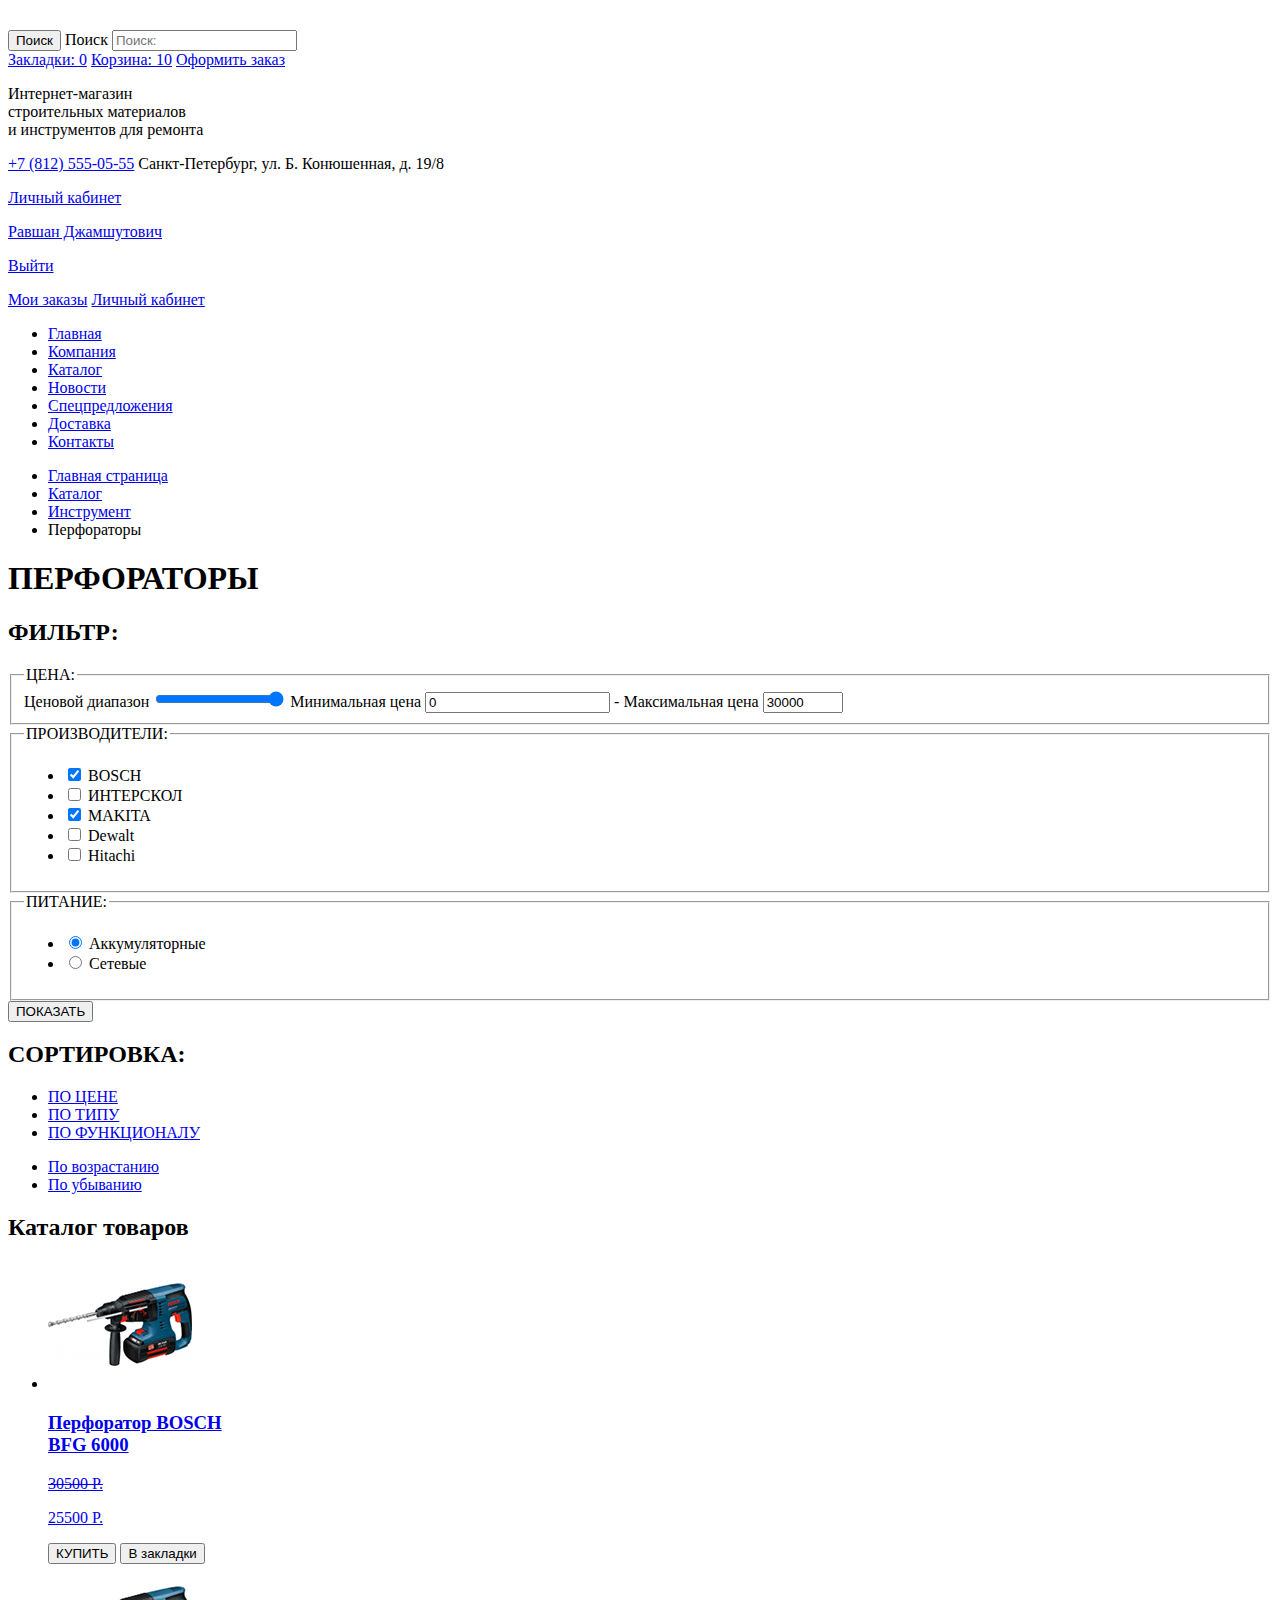
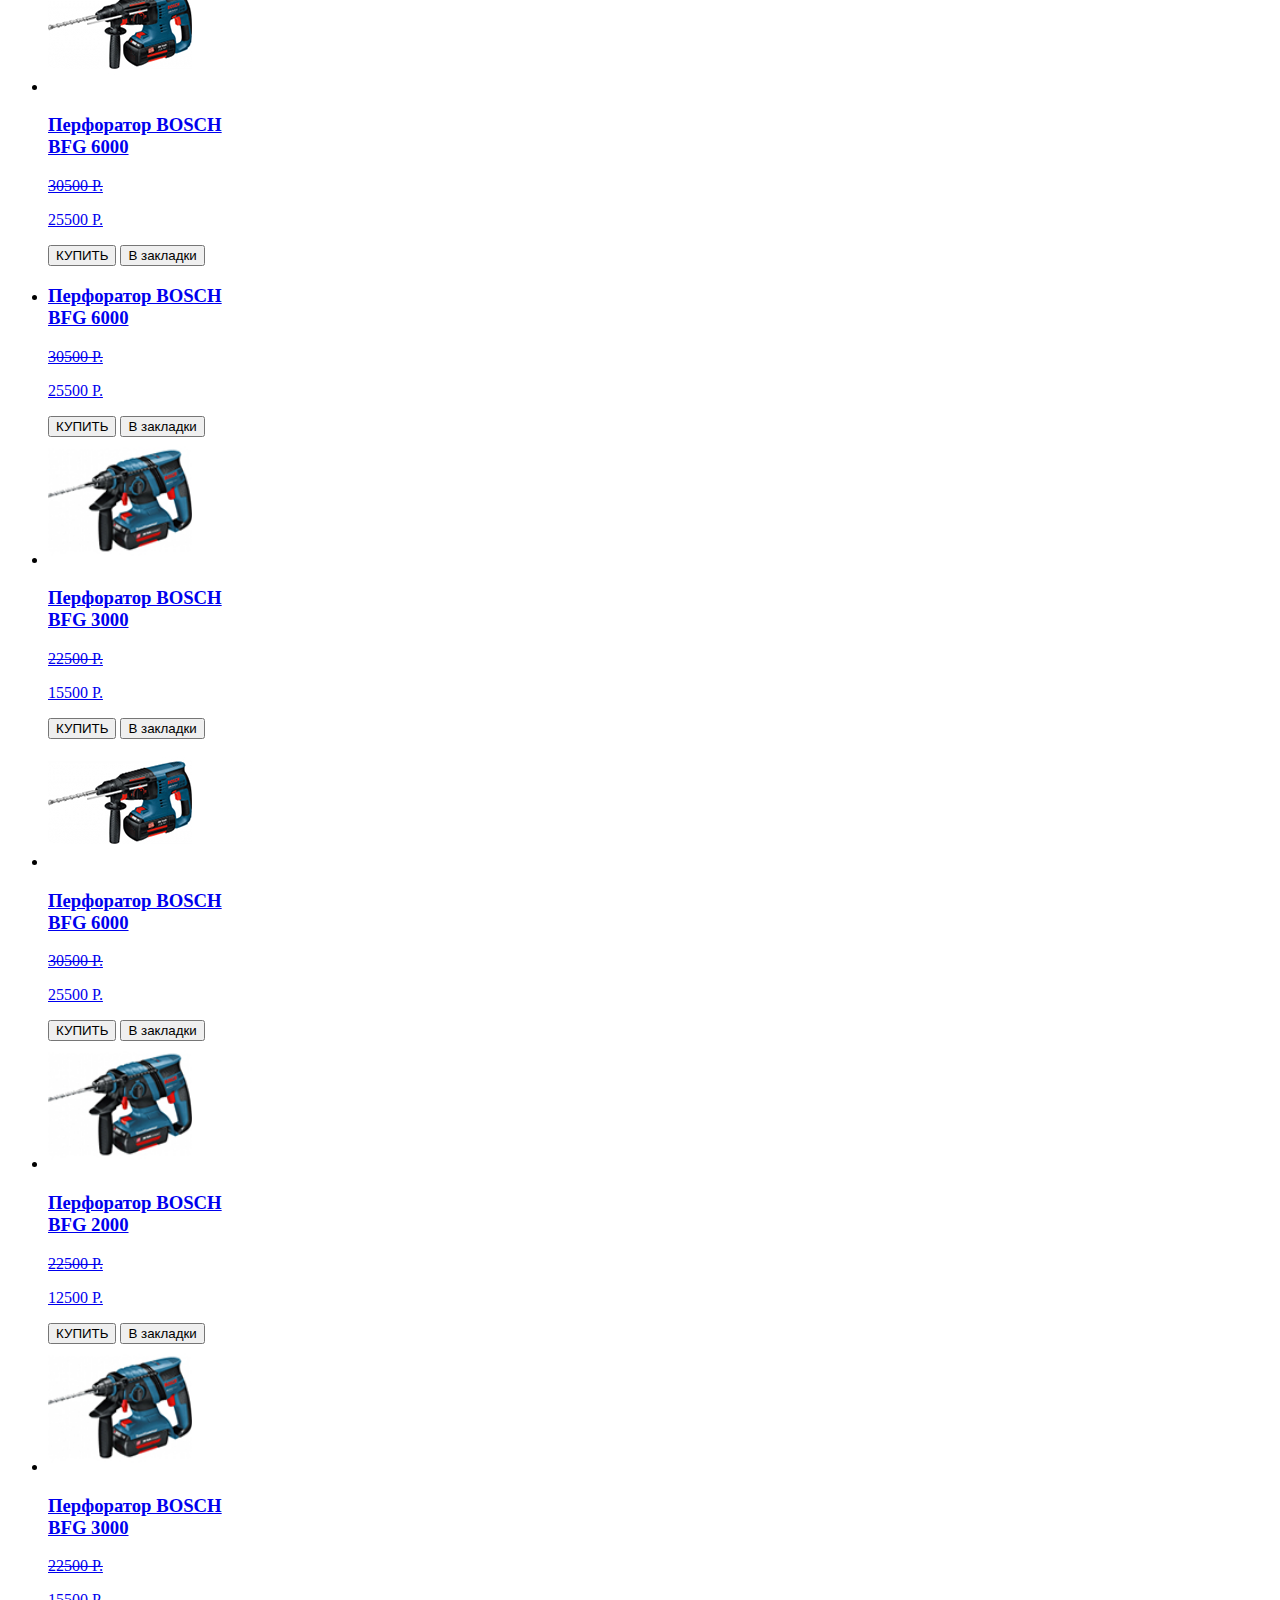
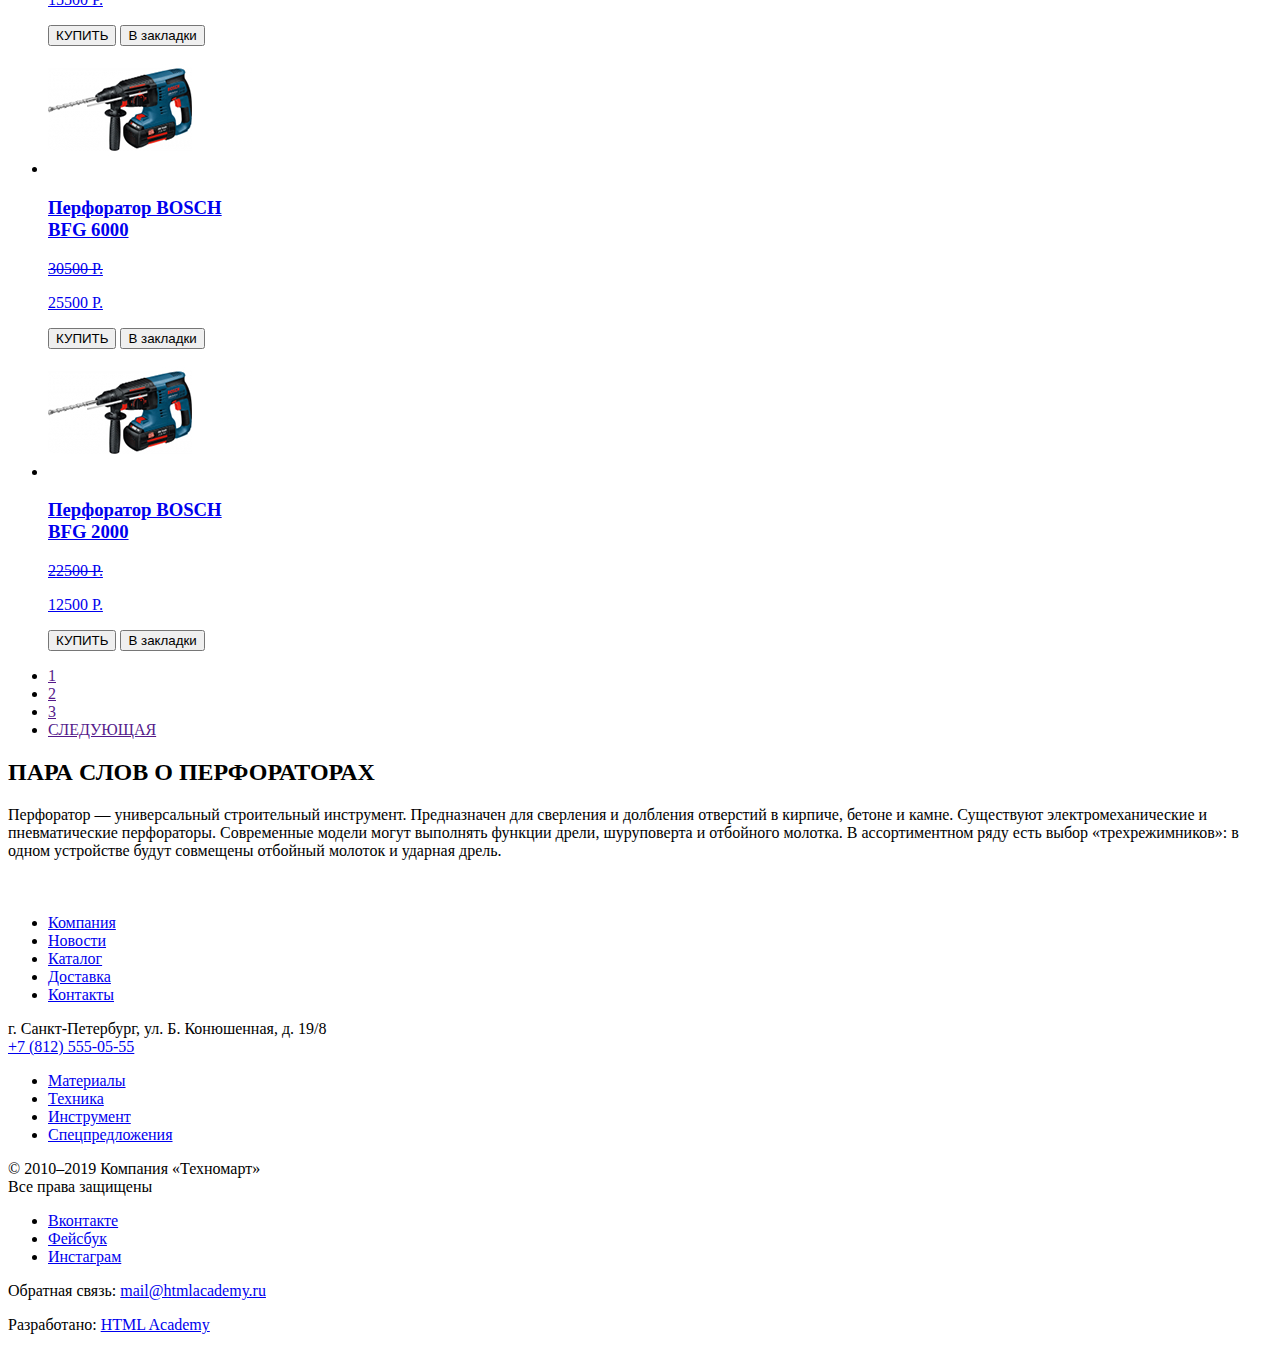
==== catalog.html @ 05593e8e "Добавляю фавиконки" ====
<!DOCTYPE html>
<html lang="ru">
  <head>
    <meta charset="utf-8">
    <title>ПЕРФОРАТОРЫ</title>
    <link rel="icon" href="favicon32.ico">
    <link rel="icon" href="img/icon/favicon152.svg" type="image/svg+xml">
    <link rel="apple-touch-icon" href="img/icon/favicon180.png">
    <link rel="manifest" href="manifest.webmanifest">
  </head>
  <body>
    <header>
      <a href="index.html"><img src="img/logo-technomart.svg" width="108" height="18" alt="Логотип Техномарт"></a>
      <form action="#" method="GET">
        <button type="submit"><span>Поиск</span></button>
        <label for="main_search">Поиск</label>
        <input name="search" id="main_search" type="search" placeholder="Поиск:">
      </form>
      <a href="#">Закладки: <span>0</span></a>
      <a href="#">Корзина: <span>10</span></a>
      <a href="#">Оформить заказ</a>
      <p>Интернет-магазин <br>строительных материалов<br> и инструментов для ремонта</p>
      <p>
        <a href="tel:+78125550555" >+7 (812) 555-05-55</a>
        Санкт-Петербург, ул. Б. Конюшенная, д. 19/8
      </p>
      <div>
        <a href="#">
          <span>Личный кабинет</span>
          <p>Равшан Джамшутович</p>
        </a>
        <a href="#"><span>Выйти</span></a>
        <p>
          <a href="#">Мои заказы</a>
          <a href="#">Личный кабинет</a>
        </p>
      </div>
      <nav>
        <ul>
          <li><a href="index.html">Главная</a></li>
          <li><a href="#">Компания</a></li>
          <li><a href="#">Каталог</a></li>
          <li><a href="#">Новости</a></li>
          <li><a href="#">Спецпредложения</a></li>
          <li><a href="#">Доставка</a></li>
          <li><a href="#">Контакты</a></li>
        </ul>
      </nav>
    </header>
    <main>
      <nav>
        <ul>
          <li>
            <a href="index.html"><span>Главная страница</span></a>
          </li>
          <li>
            <a href="#">Каталог</a>
          </li>
          <li>
            <a href="#">Инструмент</a>
          </li>
          <li>Перфораторы</li>
        </ul>
      </nav>
      <h1>ПЕРФОРАТОРЫ</h1>
      <section>
        <h2>ФИЛЬТР:</h2>
        <form action="https://echo.htmlacademy.ru/" method="GET">
          <fieldset>
            <legend>ЦЕНА:</legend>
            <label for="prise-range-filter">Ценовой диапазон</label>
            <input type="range" id="prise-range-filter" min="0" max="30000" value="30000">
            <label for="min-prise-filter">Минимальная цена</label>
            <input type="number" name="min-prise" id="min-prise-filter" min="0" value="0">
            <span>-</span>
            <label for="max-prise-filter">Максимальная цена</label>
            <input type="number" id="max-prise-filter" name="max-prise" min="0" max="30000" value="30000">
          </fieldset>
          <fieldset>
            <legend>ПРОИЗВОДИТЕЛИ:</legend>
            <ul>
              <li>
                <input id="bosh-filter" name="bosh" type="checkbox" checked>
                <label for="bosh-filter">BOSCH</label>
              </li>
              <li>
                <input id="interskol-filter" name="interskol" type="checkbox">
                <label for="interskol-filter">ИНТЕРСКОЛ</label>
              </li>
              <li>
                <input id="makita-filter" name="makita" type="checkbox" checked>
                <label for="makita-filter">MAKITA</label>
              </li>
              <li>
                <input id="dewalt-filter" name="dewalt" type="checkbox">
                <label for="dewalt-filter">Dewalt</label>
              </li>
              <li>
                <input id="hitachi-filter" name="hitachi" type="checkbox">
                <label for="hitachi-filter">Hitachi</label>
              </li>
            </ul>
          </fieldset>
          <fieldset>
            <legend>ПИТАНИЕ:</legend>
            <ul>
              <li>
                <input type="radio" name="power-supply" id="power-supply-battery" checked>
                <label for="power-supply-battery">Аккумуляторные</label>
              </li>
              <li>
                <input type="radio" name="power-supply" id="power-supply-electrical">
                <label for="power-supply-electrical">Сетевые</label>
              </li>
            </ul>
          </fieldset>
          <button type="submit">ПОКАЗАТЬ</button>
        </form>
      </section>
      <section>
        <h2>СОРТИРОВКА:</h2>
        <ul>
          <li>
            <a href="#">ПО ЦЕНЕ</a>
          </li>
          <li>
            <a href="#">ПО ТИПУ</a>
          </li>
          <li>
            <a href="#">ПО ФУНКЦИОНАЛУ</a>
          </li>
        </ul>
        <ul>
          <li>
            <a href="#"><span>По возрастанию</span></a>
          </li>
          <li>
            <a href="#"><span>По убыванию</span></a>
          </li>
        </ul>
      </section>
      <section>
        <h2>Каталог товаров</h2>
        <ul>
          <li>
            <a href="#">
              <img src="img/bosh6000.jpg" width="144" height="128" alt="Перфоратор BOSCH BFG 6000">
              <h3>Перфоратор BOSCH <br> BFG 6000</h3>
              <s>30500 Р.</s>
              <p>25500 Р.</p>
              </a>
              <div>
                <button type="button">КУПИТЬ</button>
                <button type="button">В закладки</button>
              </div>
          </li>
          <li>
            <a href="#">
              <img src="img/bosh6000.jpg" width="144" height="128" alt="Перфоратор BOSCH BFG 6000">
              <h3>Перфоратор BOSCH <br> BFG 6000</h3>
              <s>30500 Р.</s>
              <p>25500 Р.</p>
            </a>
            <div>
              <button type="button">КУПИТЬ</button>
              <button type="button">В закладки</button>
            </div>
          </li>
          <li>
            <a href="#">
              <h3>Перфоратор BOSCH <br> BFG 6000</h3>
              <s>30500 Р.</s>
              <p>25500 Р.</p>
            </a>
            <div>
              <button type="button">КУПИТЬ</button>
              <button type="button">В закладки</button>
            </div>
          </li>
          <li>
            <a href="#">
              <img src="img/bosh3000.jpg" width="144" height="128" alt="Перфоратор BOSCH BFG 3000">
              <h3>Перфоратор BOSCH <br> BFG 3000</h3>
              <s>22500 Р.</s>
              <p>15500 Р.</p>
            </a>
            <div>
              <button type="button">КУПИТЬ</button>
              <button type="button">В закладки</button>
            </div>
          </li>
          <li>
            <a href="#">
              <img src="img/bosh6000.jpg" width="144" height="128" alt="Перфоратор BOSCH BFG 6000">
              <h3>Перфоратор BOSCH <br> BFG 6000</h3>
              <s>30500 Р.</s>
              <p>25500 Р.</p>
            </a>
            <div>
              <button type="button">КУПИТЬ</button>
              <button type="button">В закладки</button>
            </div>
          </li>
          <li>
            <a href="#">
              <img src="img/bosh2000.jpg" width="144" height="128" alt="Перфоратор BOSCH BFG 2000">
              <h3>Перфоратор BOSCH <br> BFG 2000</h3>
              <s>22500 Р.</s>
              <p>12500 Р.</p>
            </a>
            <div>
              <button type="button">КУПИТЬ</button>
              <button type="button">В закладки</button>
            </div>
          </li>
          <li>
            <a href="#">
              <img src="img/bosh3000.jpg" width="144" height="128" alt="Перфоратор BOSCH BFG 3000">
              <h3>Перфоратор BOSCH <br> BFG 3000</h3>
              <s>22500 Р.</s>
              <p>15500 Р.</p>
            </a>
            <div>
              <button type="button">КУПИТЬ</button>
              <button type="button">В закладки</button>
            </div>
          </li>
          <li>
            <a href="#">
              <img src="img/bosh6000.jpg" width="144" height="128" alt="Перфоратор BOSCH BFG 6000">
              <h3>Перфоратор BOSCH <br> BFG 6000</h3>
              <s>30500 Р.</s>
              <p>25500 Р.</p>
            </a>
            <div>
              <button type="button">КУПИТЬ</button>
              <button type="button">В закладки</button>
            </div>
          </li>
          <li>
            <a href="#">
              <img src="img/bosh6000.jpg" width="144" height="128" alt="Перфоратор BOSCH BFG 2000">
              <h3>Перфоратор BOSCH <br> BFG 2000</h3>
              <s>22500 Р.</s>
              <p>12500 Р.</p>
            </a>
            <div>
              <button type="button">КУПИТЬ</button>
              <button type="button">В закладки</button>
            </div>
          </li>
        </ul>
        <nav>
          <ul>
            <li>
              <a href="">1</a>
            </li>
            <li>
              <a href="">2</a>
            </li>
            <li>
              <a href="">3</a>
            </li>
            <li>
              <a href="">СЛЕДУЮЩАЯ</a>
            </li>
          </ul>
        </nav>
      </section>
      <article>
        <h2>ПАРА СЛОВ О ПЕРФОРАТОРАХ</h2>
        <p>Перфоратор — универсальный строительный инструмент. Предназначен для сверления и долбления отверстий в кирпиче, бетоне и камне.
          Существуют электромеханические и пневматические перфораторы. Современные модели могут выполнять функции дрели, шуруповерта и отбойного молотка.
          В ассортиментном ряду есть выбор «трехрежимников»: в одном устройстве будут совмещены отбойный молоток и ударная дрель.</p>
      </article>
    </main>
    <footer>
      <a href="index.html"><img src="img/logo-technomart-footer.svg" width="108" height="18" alt="Логотип Техномарт"></a>
      <ul>
        <li>
          <a href="#">Компания</a>
        </li>
        <li>
          <a href="#">Новости</a>
        </li>
        <li>
          <a href="#">Каталог</a>
        </li>
        <li>
          <a href="#">Доставка</a>
        </li>
        <li>
          <a href="#">Контакты</a>
        </li>
      </ul>
        <p>г. Санкт-Петербург, ул. Б. Конюшенная, д. 19/8<br>
          <a href="tel:+78125550555" >+7 (812) 555-05-55</a>
        </p>
      <ul>
        <li>
          <a href="#">Материалы</a>
        </li>
        <li>
          <a href="#">Техника</a>
        </li>
        <li>
          <a href="#">Инструмент</a>
        </li>
        <li>
          <a href="#">Спецпредложения</a>
        </li>
      </ul>
      <p>
        © 2010–2019 Компания «Техномарт»<br>
        Все права защищены
      </p>
      <ul>
        <li>
          <a href="#">Вконтакте</a>
        </li>
        <li>
          <a href="#">Фейсбук</a>
        </li>
        <li>
          <a href="#">Инстаграм</a>
        </li>
      </ul>
      <p>Обратная связь:
        <a href="mailto:mail@htmlacademy.ru">mail@htmlacademy.ru</a>
      </p>
      <p>
        Разработано:
        <a href="https://htmlacademy.ru/intensive/htmlcss">HTML Academy</a>
      </p>
    </footer>
  </body>
</html>
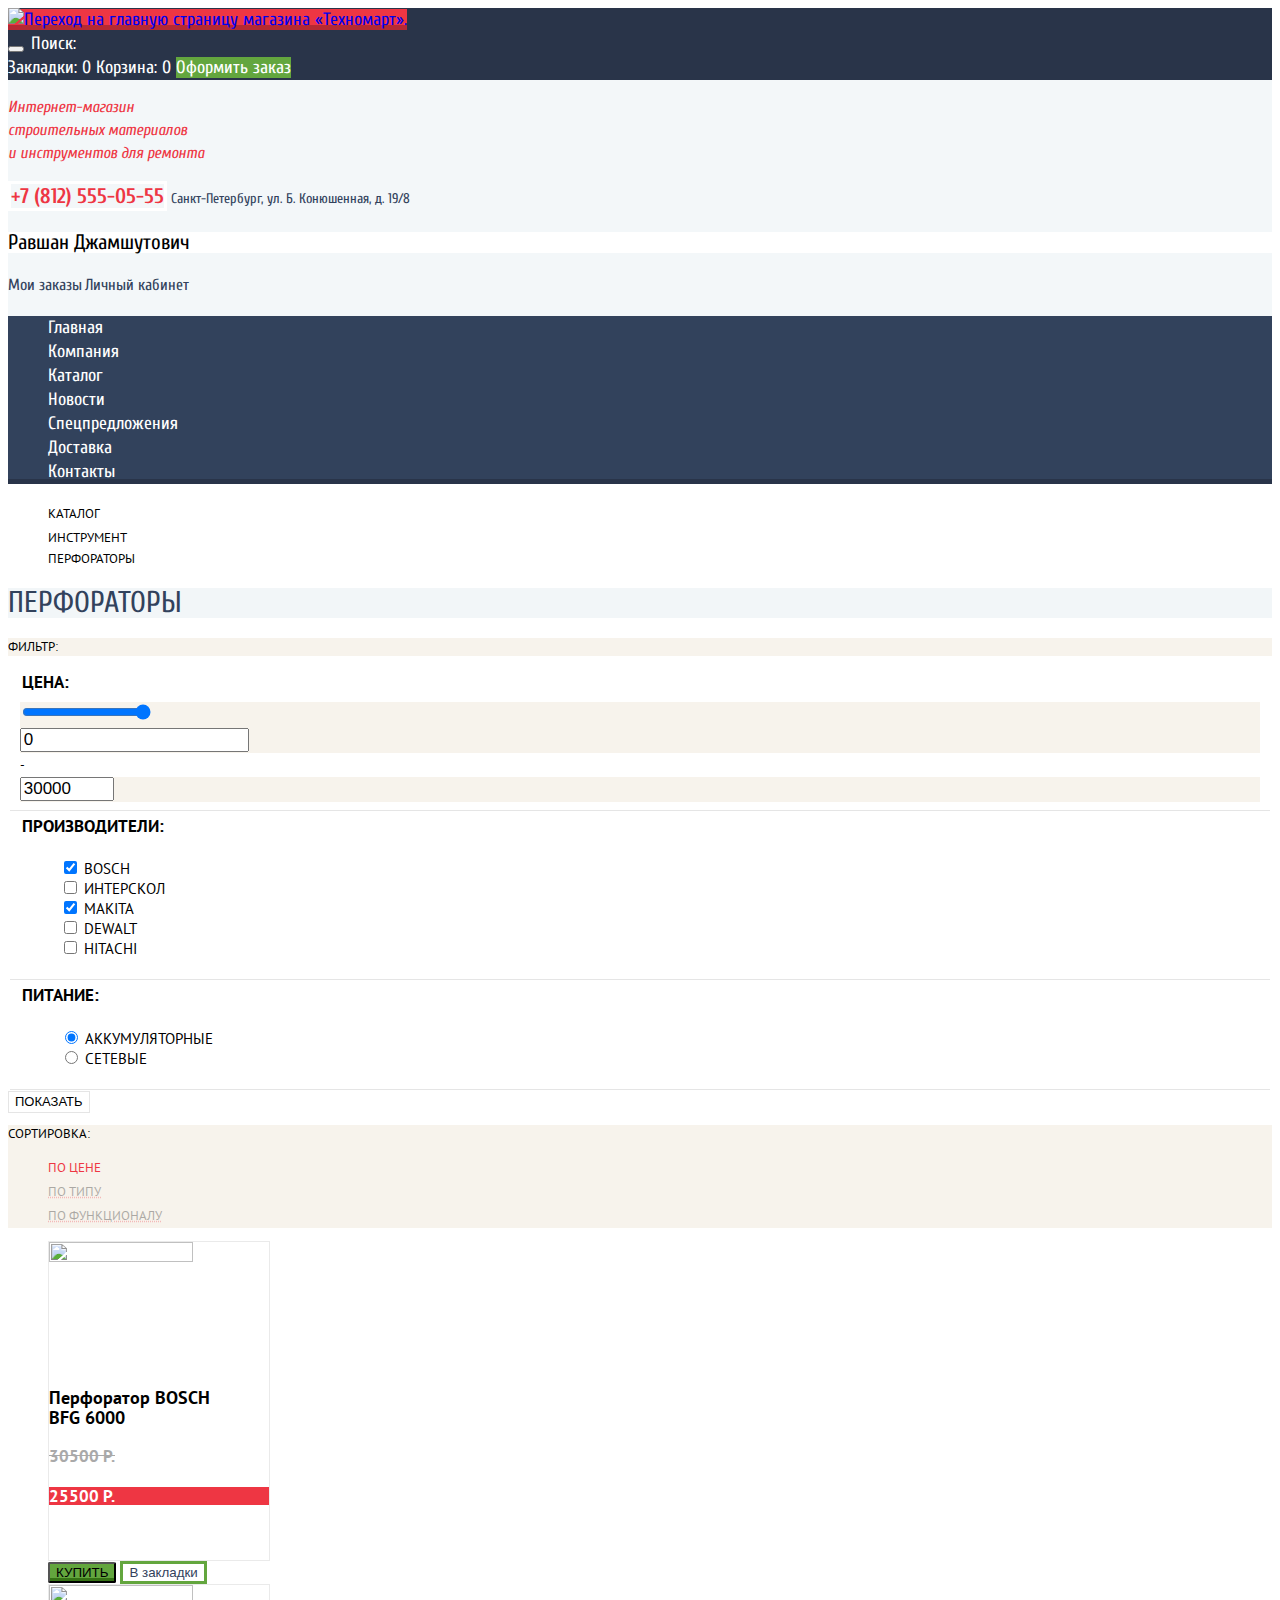
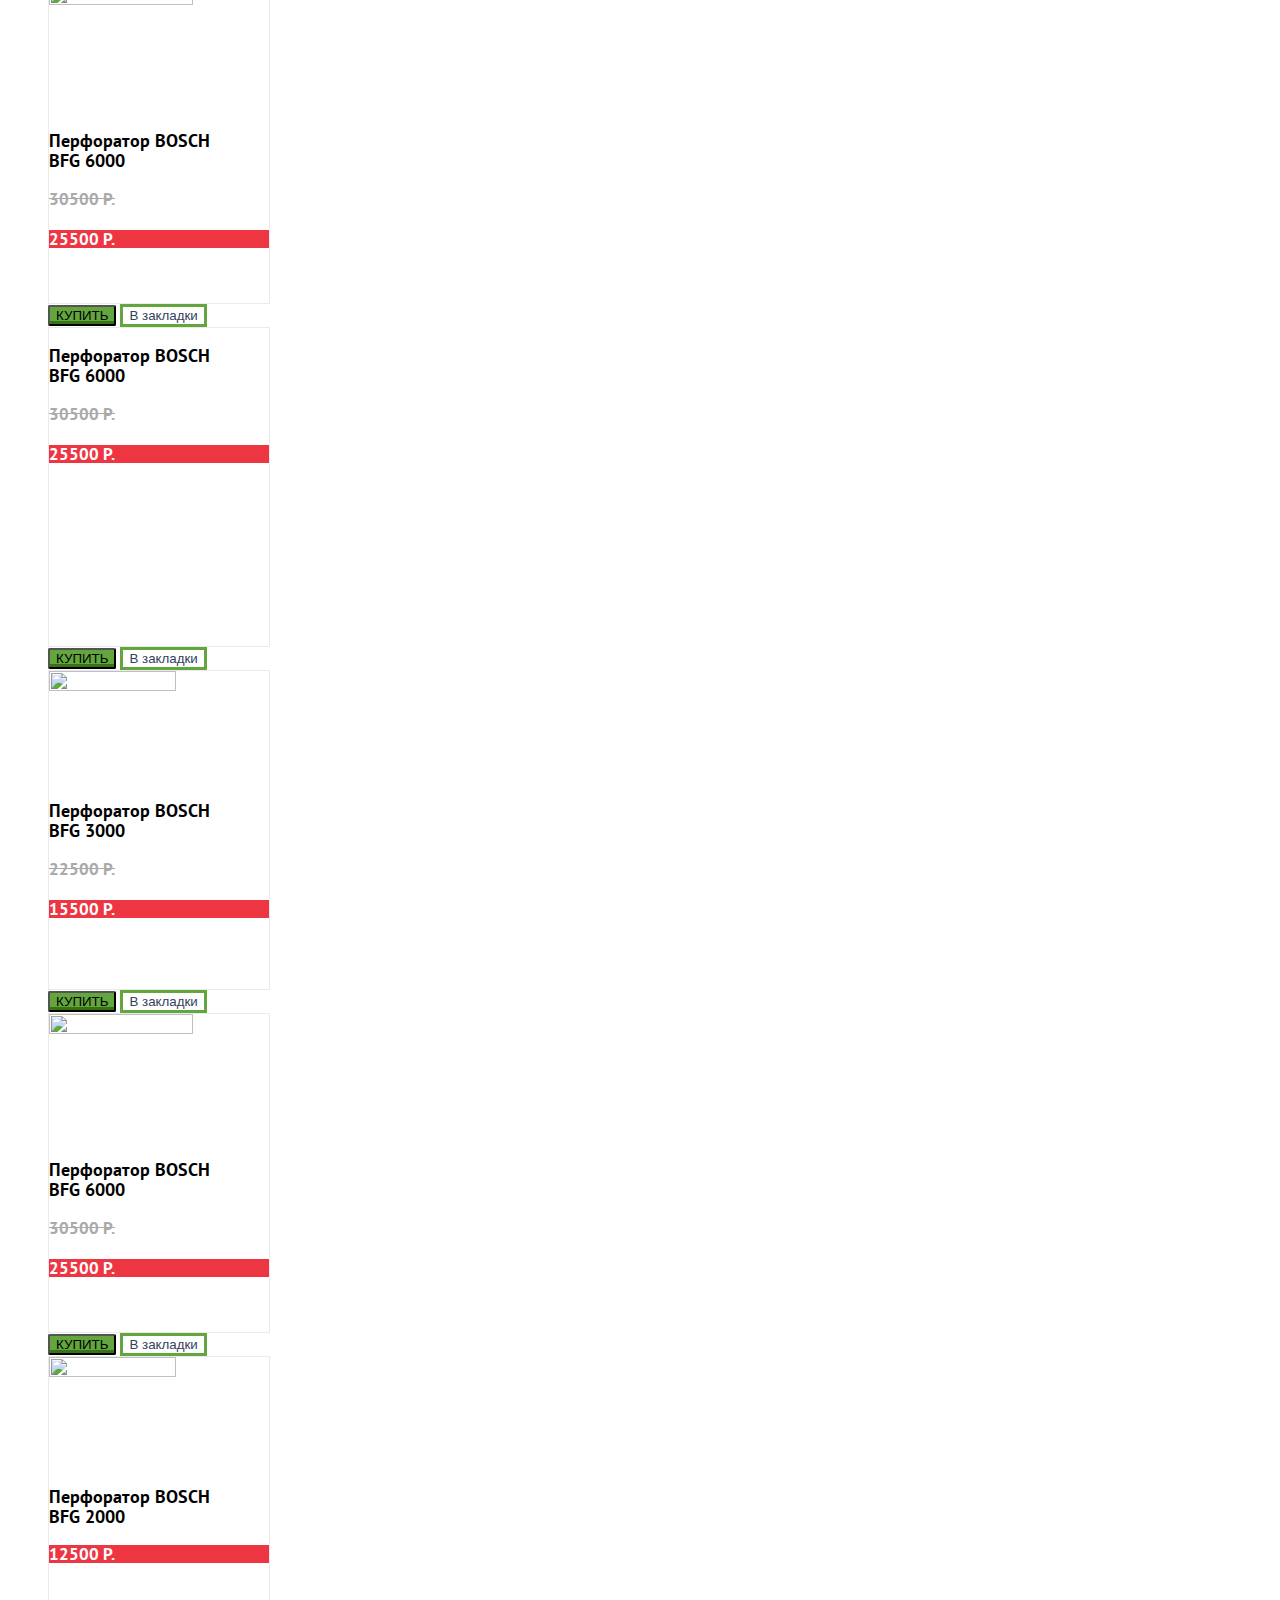
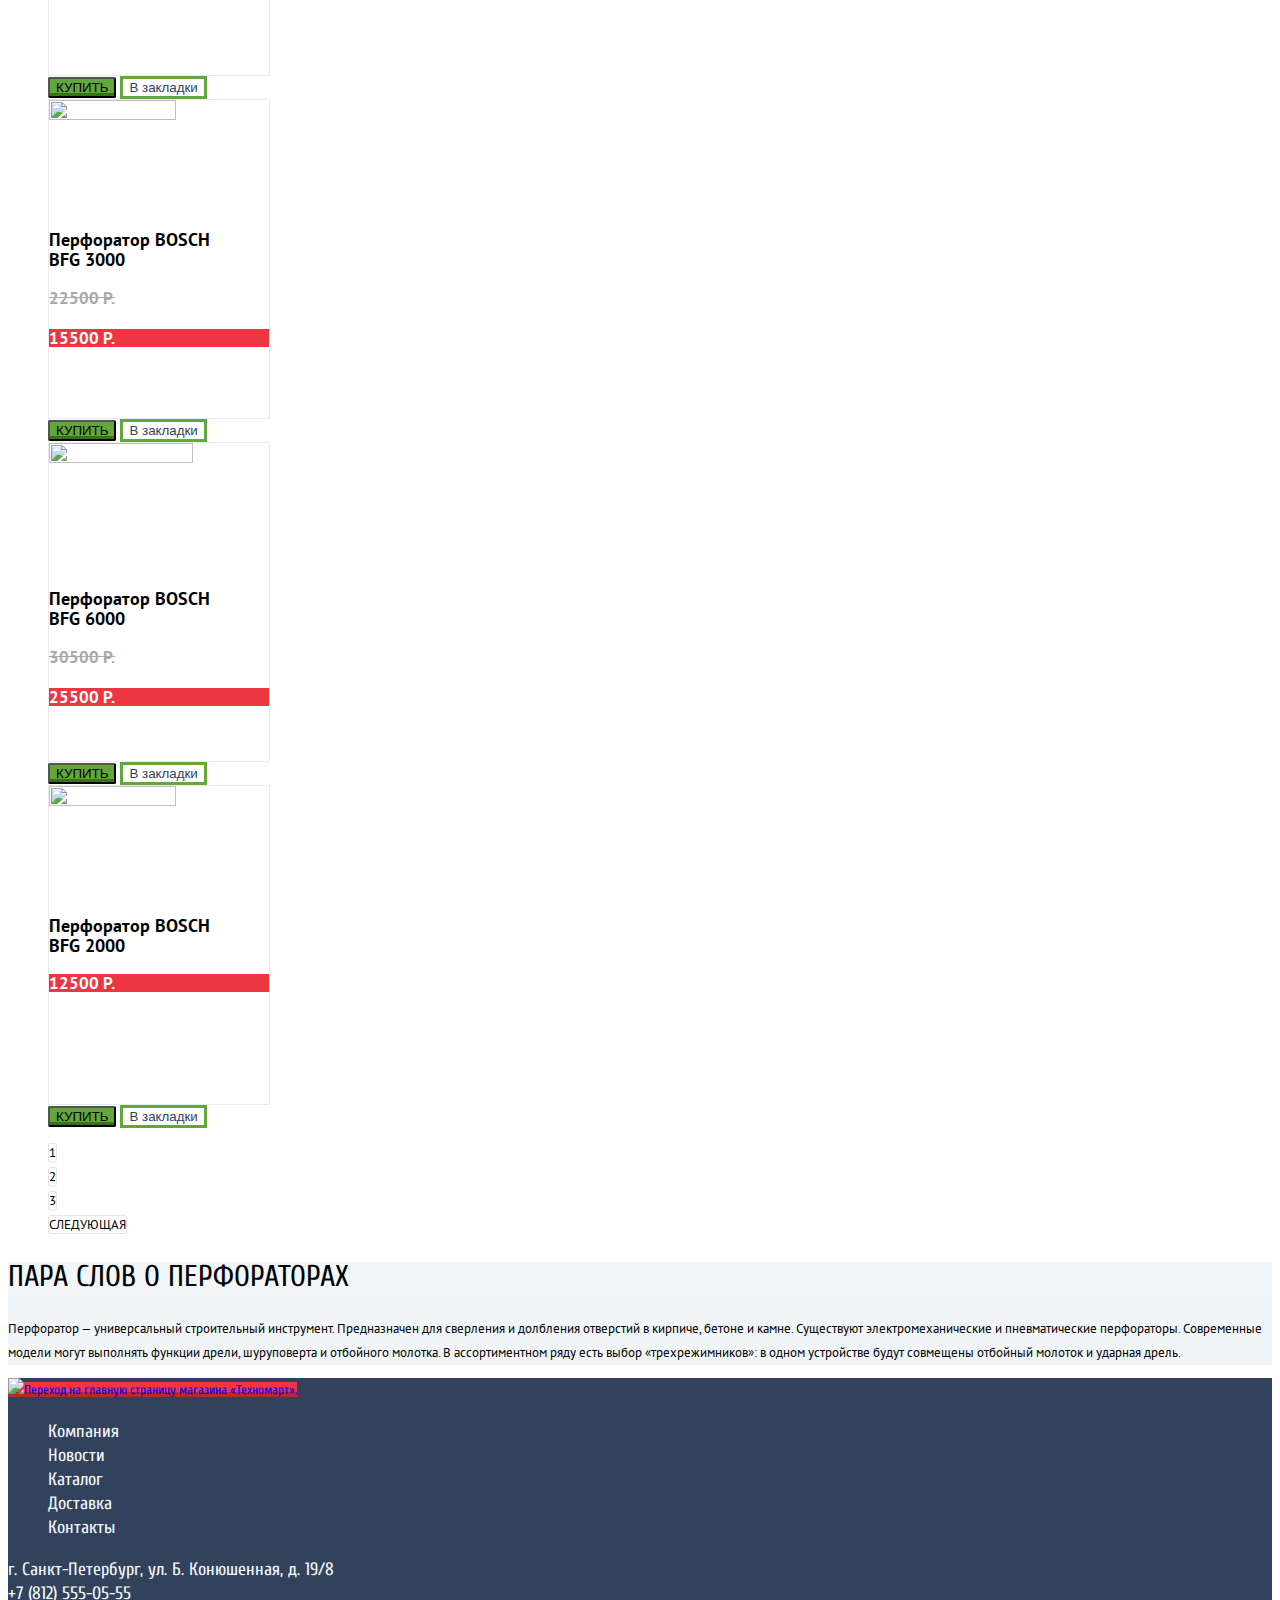
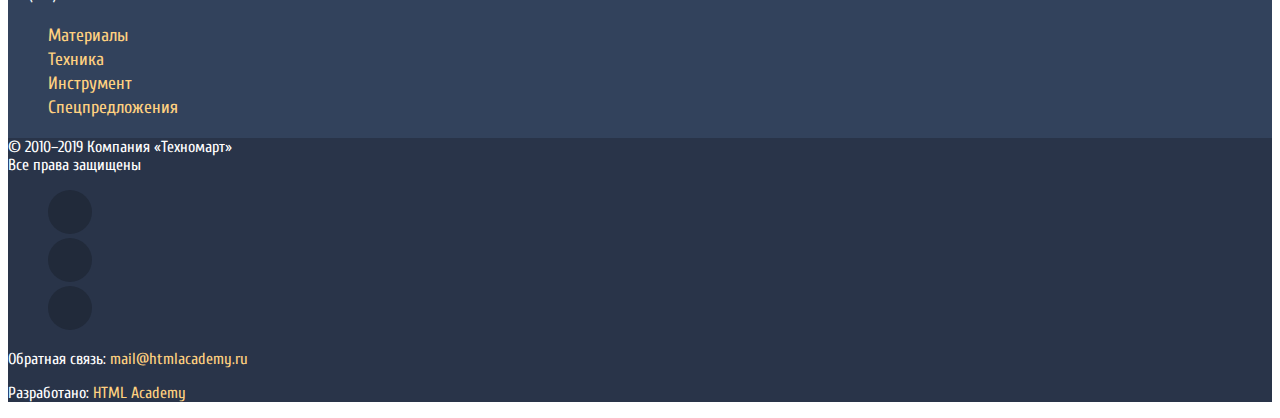
==== commit c77c2e89: "правки по стилизации главной страницы" ====
--- a/catalog.html
+++ b/catalog.html
@@ -1,337 +1,370 @@
 <!DOCTYPE html>
-<html lang="ru">
-  <head>
-    <meta charset="utf-8">
-    <title>ПЕРФОРАТОРЫ</title>
-    <link rel="icon" href="favicon32.ico">
-    <link rel="icon" href="img/icon/favicon152.svg" type="image/svg+xml">
-    <link rel="apple-touch-icon" href="img/icon/favicon180.png">
-    <link rel="manifest" href="manifest.webmanifest">
-  </head>
-  <body>
-    <header>
-      <a href="index.html"><img src="img/logo-technomart.svg" width="108" height="18" alt="Логотип Техномарт"></a>
-      <form action="#" method="GET">
-        <button type="submit"><span>Поиск</span></button>
-        <label for="main_search">Поиск</label>
-        <input name="search" id="main_search" type="search" placeholder="Поиск:">
+<html class="page" lang="ru">
+
+<head>
+  <meta charset="utf-8" />
+  <title>Интернет-магазин "Техномарт"</title>
+  <link rel="icon" href="favicon.ico" />
+  <link rel="icon" href="favicon.svg" />
+  <link rel="apple-touch-icon" href="apple-touch-icon.png" />
+  <link rel="manifest" href="manifest.json" />
+  <link rel="preconnect" href="https://fonts.gstatic.com">
+  <link
+    href="https://fonts.googleapis.com/css2?family=Cuprum:ital,wght@0,400;0,700;1,400&family=PT+Sans:wght@400;700&display=swap"
+    rel="stylesheet">
+  <link href="css/normalize.css" rel="stylesheet">
+  <link href="css/style.css" rel="stylesheet">
+</head>
+
+<body class="inner-page page-body">
+  <header class="main-header">
+    <div class="header-container">
+      <a href="index.html" class="logo main-header-logo">
+        <img src="img/logo/logo-technomart.svg" width="108" height="18"
+          alt="Переход на главную страницу магазина «Техномарт»." />
+      </a>
+      <form class="search-form" action="#" method="GET">
+        <button class="btn-serch" type="submit"><span class="visually-hidden" aria-hidden="true">Поиск</span></button>
+        <label class="visually-hidden" for="main_search">Поиск</label>
+        <input class="search" name="search" id="main_search" type="search" placeholder="Поиск:" />
       </form>
-      <a href="#">Закладки: <span>0</span></a>
-      <a href="#">Корзина: <span>10</span></a>
-      <a href="#">Оформить заказ</a>
-      <p>Интернет-магазин <br>строительных материалов<br> и инструментов для ремонта</p>
+      <a class="link bookmark-link" href="#">Закладки: <span>0</span></a>
+      <a class="link cart-link" href="#">Корзина: <span>0</span></a>
+      <a class="link order-link" href="#">Оформить заказ</a>
+    </div>
+    <p class="info">
+      Интернет-магазин<br>строительных материалов<br>
+      и инструментов для ремонта
+    </p>
+    <p class="contacts-header">
+      <a class="phone-contacts-header" href="tel:+78125550555">+7 (812) 555-05-55</a>
+      Санкт-Петербург, ул. Б. Конюшенная, д. 19/8
+    </p>
+    <div class="login">
+      <a class="login-link" href="#">
+        <span class="visually-hidden">Личный кабинет</span>
+        <p class="user-name">Равшан Джамшутович</p>
+      </a>
+      <a href="#"><span class="visually-hidden">Выйти</span></a>
       <p>
-        <a href="tel:+78125550555" >+7 (812) 555-05-55</a>
-        Санкт-Петербург, ул. Б. Конюшенная, д. 19/8
-      </p>
-      <div>
-        <a href="#">
-          <span>Личный кабинет</span>
-          <p>Равшан Джамшутович</p>
-        </a>
-        <a href="#"><span>Выйти</span></a>
-        <p>
-          <a href="#">Мои заказы</a>
-          <a href="#">Личный кабинет</a>
-        </p>
-      </div>
-      <nav>
-        <ul>
-          <li><a href="index.html">Главная</a></li>
-          <li><a href="#">Компания</a></li>
-          <li><a href="#">Каталог</a></li>
-          <li><a href="#">Новости</a></li>
-          <li><a href="#">Спецпредложения</a></li>
-          <li><a href="#">Доставка</a></li>
-          <li><a href="#">Контакты</a></li>
+        <a class="user-link" href="#">Мои заказы</a>
+        <a class="user-link" href="#">Личный кабинет</a>
+      </p>
+    </div>
+    <nav class="main-navigation">
+      <ul class="navigation list site-navigation ">
+        <li class="site-navigation-item"><a href="index.html">Главная</a></li>
+        <li class="site-navigation-item"><a href="#">Компания</a></li>
+        <li class="site-navigation-item"><a>Каталог</a></li>
+        <li class="site-navigation-item"><a href="#">Новости</a></li>
+        <li class="site-navigation-item"><a href="#">Спецпредложения</a></li>
+        <li class="site-navigation-item"><a href="#">Доставка</a></li>
+        <li class="site-navigation-item"><a href="#">Контакты</a></li>
+      </ul>
+    </nav>
+  </header>
+  <main class="page-catalog container">
+    <nav class="breadcrumbs-navigation">
+      <ul class="list  breadcrumbs-list">
+        <li class="breadcrumbs-item">
+          <a class="page-title" href="index.html"><span class="visually-hidden">Главная страница</span></a>
+        </li>
+        <li class="breadcrumbs-item">
+          <a class="page-title" href="#">Каталог</a>
+        </li>
+        <li class="breadcrumbs-item">
+          <a class="page-title" href="#">Инструмент</a>
+        </li>
+        <li class="breadcrumbs-item page-title">Перфораторы</li>
+      </ul>
+    </nav>
+    <h1 class="title">ПЕРФОРАТОРЫ</h1>
+    <section class="filter">
+      <h2 class="page-title">ФИЛЬТР:</h2>
+      <form class="filter-form" action="https://echo.htmlacademy.ru/" method="GET">
+        <fieldset>
+          <legend>ЦЕНА:</legend>
+          <div class="price-form">
+            <label class="visually-hidden" for="priсe-range-filter">Ценовой диапазон</label>
+            <input type="range" id="priсe-range-filter" min="0" max="30000" value="30000" />
+          </div>
+          <div class="price-form">
+            <label class="visually-hidden" for="min-priсe-filter">Минимальная цена</label>
+            <input type="number" name="min-priсe" id="min-priсe-filter" min="0" value="0" />
+          </div>
+          <span>-</span>
+          <div class="price-form">
+            <label class="visually-hidden" for="max-priсe-filter">Максимальная цена</label>
+            <input type="number" id="max-priсe-filter" name="max-priсe" min="0" max="30000" value="30000" />
+          </div>
+        </fieldset>
+        <fieldset>
+          <legend>ПРОИЗВОДИТЕЛИ:</legend>
+          <ul class="list  filter-list">
+            <li class="filter-option  filter-checkbox">
+              <input class="filter-input-checkbox" id="bosh-filter" name="bosh" type="checkbox" checked />
+              <label for="bosh-filter">BOSCH</label>
+            </li>
+            <li class="filter-option  filter-checkbox">
+              <input class="filter-input-checkbox" id="interskol-filter" name="interskol" type="checkbox" />
+              <label for="interskol-filter">ИНТЕРСКОЛ</label>
+            </li>
+            <li class="filter-option  filter-checkbox">
+              <input class="filter-input-checkbox" id="makita-filter" name="makita" type="checkbox" checked />
+              <label for="makita-filter">MAKITA</label>
+            </li>
+            <li class="filter-option  filter-checkbox">
+              <input class="filter-input-checkbox" id="dewalt-filter" name="dewalt" type="checkbox" />
+              <label for="dewalt-filter">Dewalt</label>
+            </li>
+            <li class="filter-option  filter-checkbox">
+              <input class="filter-input-checkbox" id="hitachi-filter" name="hitachi" type="checkbox" />
+              <label for="hitachi-filter">Hitachi</label>
+            </li>
+          </ul>
+        </fieldset>
+        <fieldset>
+          <legend>ПИТАНИЕ:</legend>
+          <ul class="list  filter-list">
+            <li class="filter-option  filter-radio">
+              <input class="filter-input-radio" type="radio" name="power-supply" id="power-supply-battery" checked />
+              <label for="power-supply-battery">Аккумуляторные</label>
+            </li>
+            <li class="filter-option  filter-radio">
+              <input class="filter-input-radio" type="radio" name="power-supply" id="power-supply-electrical" />
+              <label for="power-supply-electrical">Сетевые</label>
+            </li>
+          </ul>
+        </fieldset>
+        <button class="show-button" type="submit">ПОКАЗАТЬ</button>
+      </form>
+    </section>
+    <section class="sort">
+      <h2 class="page-title">СОРТИРОВКА:</h2>
+      <ul class="list  sort-list">
+        <li class="sort-option">
+          <a class="sort-choice  active" href="#">ПО ЦЕНЕ</a>
+        </li>
+        <li class="sort-option">
+          <a class="sort-choice" href="#">ПО ТИПУ</a>
+        </li>
+        <li class="sort-option">
+          <a class="sort-choice" href="#">ПО ФУНКЦИОНАЛУ</a>
+        </li>
+      </ul>
+      <ul class="list  sort-version-list">
+        <li class="sort-version">
+          <a class="sort-version-choice" href="#"><span class="visually-hidden">По возрастанию</span></a>
+        </li>
+        <li class="class=" sort-version>
+          <a class="sort-version-choice" href="#"><span class="visually-hidden">По убыванию</span></a>
+        </li>
+      </ul>
+    </section>
+    <section class="catalog">
+      <h2 class="visually-hidden">Каталог товаров</h2>
+      <ul class="list products-list" id="catalog">
+        <li class="products-item">
+          <a href="#">
+            <img src="img/catalog/bosh6000.jpg" width="144" height="128" aria-labelledby="item1" alt="" />
+            <h3 id="item1">Перфоратор BOSCH <br>BFG 6000</h3>
+            <s class="price  old-price" aria-hidden="true">30500 Р.</s>
+            <p class="price  new-price">25500 Р.</p>
+          </a>
+          <div class="popup-menu">
+            <button button class="popup-menu-cart" type="button">КУПИТЬ</button>
+            <button class="popup-menu-bookmark" type="button">В закладки</button>
+          </div>
+        </li>
+        <li class="products-item">
+          <a href="#">
+            <img src="img/catalog/bosh6000.jpg" width="144" height="128" aria-labelledby="item2" alt="" />
+            <h3 id="item2">Перфоратор BOSCH <br>BFG 6000</h3>
+            <s class="price  old-price" aria-hidden="true">30500 Р.</s>
+            <p class="price  new-price">25500 Р.</p>
+          </a>
+          <div class="popup-menu">
+            <button button class="popup-menu-cart" type="button">КУПИТЬ</button>
+            <button class="popup-menu-bookmark" type="button">В закладки</button>
+          </div>
+        </li>
+        <li class="products-item">
+          <a href="#">
+            <h3>Перфоратор BOSCH <br>BFG 6000</h3>
+            <s class="price  old-price">30500 Р.</s>
+            <p class="price  new-price">25500 Р.</p>
+          </a>
+          <div class="popup-menu">
+            <button button class="popup-menu-cart" type="button">КУПИТЬ</button>
+            <button class="popup-menu-bookmark" type="button">В закладки</button>
+          </div>
+        </li>
+        <li class="products-item">
+          <a href="#">
+            <img src="img/catalog/bosh3000.jpg" width="127" height="112" aria-labelledby="item4" alt="" />
+            <h3 id="item4">Перфоратор BOSCH <br>BFG 3000</h3>
+            <s class="price  old-price" aria-hidden="true">22500 Р.</s>
+            <p class="price  new-price">15500 Р.</p>
+          </a>
+          <div class="popup-menu">
+            <button class="popup-menu-cart" type="button">КУПИТЬ</button>
+            <button class="popup-menu-bookmark" type="button">В закладки</button>
+          </div>
+        </li>
+        <li class="products-item">
+          <a href="#">
+            <img src="img/catalog/bosh6000.jpg" width="144" height="128" aria-labelledby="item5" alt="" />
+            <h3 id="item5">Перфоратор BOSCH <br>BFG 6000</h3>
+            <s class="price  old-price" aria-hidden="true">30500 Р.</s>
+            <p class="price  new-price">25500 Р.</p>
+          </a>
+          <div class="popup-menu">
+            <button class="popup-menu-cart" type="button">КУПИТЬ</button>
+            <button class="popup-menu-bookmark" type="button">В закладки</button>
+          </div>
+        </li>
+        <li class="products-item">
+          <a href="#">
+            <img src="img/catalog/bosh2000.jpg" width="127" height="112" aria-labelledby="item6" alt="" />
+            <h3 id="item6">Перфоратор BOSCH<br>BFG 2000</h3>
+            <p class="price  new-price">12500 Р.</p>
+          </a>
+          <div class="popup-menu">
+            <button class="popup-menu-cart" type="button">КУПИТЬ</button>
+            <button class="popup-menu-bookmark" type="button">В закладки</button>
+          </div>
+        </li>
+        <li class="products-item">
+          <a href="#">
+            <img src="img/catalog/bosh3000.jpg" width="127" height="112" aria-labelledby="item7" alt="" />
+            <h3 id="item7">Перфоратор BOSCH <br>BFG 3000</h3>
+            <s class="price  old-price" aria-hidden="true">22500 Р.</s>
+            <p class="price  new-price">15500 Р.</p>
+          </a>
+          <div class="popup-menu">
+            <button class="popup-menu-cart" type="button">КУПИТЬ</button>
+            <button class="popup-menu-bookmark" type="button">В закладки</button>
+          </div>
+        </li>
+        <li class="products-item">
+          <a href="#">
+            <img src="img/catalog/bosh6000.jpg" width="144" height="128" aria-labelledby="item8" alt="" />
+            <h3 id="item8">Перфоратор BOSCH <br>BFG 6000</h3>
+            <s class="price  old-price" aria-hidden="true">30500 Р.</s>
+            <p class="price  new-price">25500 Р.</p>
+          </a>
+          <div class="popup-menu">
+            <button class="popup-menu-cart" type="button">КУПИТЬ</button>
+            <button class="popup-menu-bookmark" type="button">В закладки</button>
+          </div>
+        </li>
+        <li class="products-item">
+          <a href="#">
+            <img src="img/catalog/bosh2000.jpg" width="127" height="112" aria-labelledby="item9" alt="" />
+            <h3 id="item9">Перфоратор BOSCH<br>BFG 2000</h3>
+            <p class="price  new-price">12500 Р.</p>
+          </a>
+          <div class="popup-menu">
+            <button class="popup-menu-cart" type="button">КУПИТЬ</button>
+            <button class="popup-menu-bookmark" type="button">В закладки</button>
+          </div>
+        </li>
+      </ul>
+      <nav class="pagination-nav">
+        <ul class="list pagination-list">
+          <li class="pagination-item">
+            <a class="show-button" href="">1</a>
+          </li>
+          <li class="pagination-item">
+            <a class="show-button" href="">2</a>
+          </li>
+          <li class="pagination-item">
+            <a class="show-button" href="">3</a>
+          </li>
+          <li class="pagination-item">
+            <a class="show-button" href="">СЛЕДУЮЩАЯ</a>
+          </li>
         </ul>
       </nav>
-    </header>
-    <main>
-      <nav>
-        <ul>
-          <li>
-            <a href="index.html"><span>Главная страница</span></a>
-          </li>
-          <li>
-            <a href="#">Каталог</a>
-          </li>
-          <li>
-            <a href="#">Инструмент</a>
-          </li>
-          <li>Перфораторы</li>
-        </ul>
-      </nav>
-      <h1>ПЕРФОРАТОРЫ</h1>
-      <section>
-        <h2>ФИЛЬТР:</h2>
-        <form action="https://echo.htmlacademy.ru/" method="GET">
-          <fieldset>
-            <legend>ЦЕНА:</legend>
-            <label for="prise-range-filter">Ценовой диапазон</label>
-            <input type="range" id="prise-range-filter" min="0" max="30000" value="30000">
-            <label for="min-prise-filter">Минимальная цена</label>
-            <input type="number" name="min-prise" id="min-prise-filter" min="0" value="0">
-            <span>-</span>
-            <label for="max-prise-filter">Максимальная цена</label>
-            <input type="number" id="max-prise-filter" name="max-prise" min="0" max="30000" value="30000">
-          </fieldset>
-          <fieldset>
-            <legend>ПРОИЗВОДИТЕЛИ:</legend>
-            <ul>
-              <li>
-                <input id="bosh-filter" name="bosh" type="checkbox" checked>
-                <label for="bosh-filter">BOSCH</label>
-              </li>
-              <li>
-                <input id="interskol-filter" name="interskol" type="checkbox">
-                <label for="interskol-filter">ИНТЕРСКОЛ</label>
-              </li>
-              <li>
-                <input id="makita-filter" name="makita" type="checkbox" checked>
-                <label for="makita-filter">MAKITA</label>
-              </li>
-              <li>
-                <input id="dewalt-filter" name="dewalt" type="checkbox">
-                <label for="dewalt-filter">Dewalt</label>
-              </li>
-              <li>
-                <input id="hitachi-filter" name="hitachi" type="checkbox">
-                <label for="hitachi-filter">Hitachi</label>
-              </li>
-            </ul>
-          </fieldset>
-          <fieldset>
-            <legend>ПИТАНИЕ:</legend>
-            <ul>
-              <li>
-                <input type="radio" name="power-supply" id="power-supply-battery" checked>
-                <label for="power-supply-battery">Аккумуляторные</label>
-              </li>
-              <li>
-                <input type="radio" name="power-supply" id="power-supply-electrical">
-                <label for="power-supply-electrical">Сетевые</label>
-              </li>
-            </ul>
-          </fieldset>
-          <button type="submit">ПОКАЗАТЬ</button>
-        </form>
-      </section>
-      <section>
-        <h2>СОРТИРОВКА:</h2>
-        <ul>
-          <li>
-            <a href="#">ПО ЦЕНЕ</a>
-          </li>
-          <li>
-            <a href="#">ПО ТИПУ</a>
-          </li>
-          <li>
-            <a href="#">ПО ФУНКЦИОНАЛУ</a>
-          </li>
-        </ul>
-        <ul>
-          <li>
-            <a href="#"><span>По возрастанию</span></a>
-          </li>
-          <li>
-            <a href="#"><span>По убыванию</span></a>
-          </li>
-        </ul>
-      </section>
-      <section>
-        <h2>Каталог товаров</h2>
-        <ul>
-          <li>
-            <a href="#">
-              <img src="img/bosh6000.jpg" width="144" height="128" alt="Перфоратор BOSCH BFG 6000">
-              <h3>Перфоратор BOSCH <br> BFG 6000</h3>
-              <s>30500 Р.</s>
-              <p>25500 Р.</p>
-              </a>
-              <div>
-                <button type="button">КУПИТЬ</button>
-                <button type="button">В закладки</button>
-              </div>
-          </li>
-          <li>
-            <a href="#">
-              <img src="img/bosh6000.jpg" width="144" height="128" alt="Перфоратор BOSCH BFG 6000">
-              <h3>Перфоратор BOSCH <br> BFG 6000</h3>
-              <s>30500 Р.</s>
-              <p>25500 Р.</p>
-            </a>
-            <div>
-              <button type="button">КУПИТЬ</button>
-              <button type="button">В закладки</button>
-            </div>
-          </li>
-          <li>
-            <a href="#">
-              <h3>Перфоратор BOSCH <br> BFG 6000</h3>
-              <s>30500 Р.</s>
-              <p>25500 Р.</p>
-            </a>
-            <div>
-              <button type="button">КУПИТЬ</button>
-              <button type="button">В закладки</button>
-            </div>
-          </li>
-          <li>
-            <a href="#">
-              <img src="img/bosh3000.jpg" width="144" height="128" alt="Перфоратор BOSCH BFG 3000">
-              <h3>Перфоратор BOSCH <br> BFG 3000</h3>
-              <s>22500 Р.</s>
-              <p>15500 Р.</p>
-            </a>
-            <div>
-              <button type="button">КУПИТЬ</button>
-              <button type="button">В закладки</button>
-            </div>
-          </li>
-          <li>
-            <a href="#">
-              <img src="img/bosh6000.jpg" width="144" height="128" alt="Перфоратор BOSCH BFG 6000">
-              <h3>Перфоратор BOSCH <br> BFG 6000</h3>
-              <s>30500 Р.</s>
-              <p>25500 Р.</p>
-            </a>
-            <div>
-              <button type="button">КУПИТЬ</button>
-              <button type="button">В закладки</button>
-            </div>
-          </li>
-          <li>
-            <a href="#">
-              <img src="img/bosh2000.jpg" width="144" height="128" alt="Перфоратор BOSCH BFG 2000">
-              <h3>Перфоратор BOSCH <br> BFG 2000</h3>
-              <s>22500 Р.</s>
-              <p>12500 Р.</p>
-            </a>
-            <div>
-              <button type="button">КУПИТЬ</button>
-              <button type="button">В закладки</button>
-            </div>
-          </li>
-          <li>
-            <a href="#">
-              <img src="img/bosh3000.jpg" width="144" height="128" alt="Перфоратор BOSCH BFG 3000">
-              <h3>Перфоратор BOSCH <br> BFG 3000</h3>
-              <s>22500 Р.</s>
-              <p>15500 Р.</p>
-            </a>
-            <div>
-              <button type="button">КУПИТЬ</button>
-              <button type="button">В закладки</button>
-            </div>
-          </li>
-          <li>
-            <a href="#">
-              <img src="img/bosh6000.jpg" width="144" height="128" alt="Перфоратор BOSCH BFG 6000">
-              <h3>Перфоратор BOSCH <br> BFG 6000</h3>
-              <s>30500 Р.</s>
-              <p>25500 Р.</p>
-            </a>
-            <div>
-              <button type="button">КУПИТЬ</button>
-              <button type="button">В закладки</button>
-            </div>
-          </li>
-          <li>
-            <a href="#">
-              <img src="img/bosh6000.jpg" width="144" height="128" alt="Перфоратор BOSCH BFG 2000">
-              <h3>Перфоратор BOSCH <br> BFG 2000</h3>
-              <s>22500 Р.</s>
-              <p>12500 Р.</p>
-            </a>
-            <div>
-              <button type="button">КУПИТЬ</button>
-              <button type="button">В закладки</button>
-            </div>
-          </li>
-        </ul>
-        <nav>
-          <ul>
-            <li>
-              <a href="">1</a>
-            </li>
-            <li>
-              <a href="">2</a>
-            </li>
-            <li>
-              <a href="">3</a>
-            </li>
-            <li>
-              <a href="">СЛЕДУЮЩАЯ</a>
-            </li>
-          </ul>
-        </nav>
-      </section>
-      <article>
-        <h2>ПАРА СЛОВ О ПЕРФОРАТОРАХ</h2>
-        <p>Перфоратор — универсальный строительный инструмент. Предназначен для сверления и долбления отверстий в кирпиче, бетоне и камне.
-          Существуют электромеханические и пневматические перфораторы. Современные модели могут выполнять функции дрели, шуруповерта и отбойного молотка.
-          В ассортиментном ряду есть выбор «трехрежимников»: в одном устройстве будут совмещены отбойный молоток и ударная дрель.</p>
-      </article>
-    </main>
-    <footer>
-      <a href="index.html"><img src="img/logo-technomart-footer.svg" width="108" height="18" alt="Логотип Техномарт"></a>
-      <ul>
-        <li>
-          <a href="#">Компания</a>
-        </li>
-        <li>
-          <a href="#">Новости</a>
-        </li>
-        <li>
-          <a href="#">Каталог</a>
-        </li>
-        <li>
-          <a href="#">Доставка</a>
-        </li>
-        <li>
-          <a href="#">Контакты</a>
-        </li>
-      </ul>
-        <p>г. Санкт-Петербург, ул. Б. Конюшенная, д. 19/8<br>
-          <a href="tel:+78125550555" >+7 (812) 555-05-55</a>
-        </p>
-      <ul>
-        <li>
-          <a href="#">Материалы</a>
-        </li>
-        <li>
-          <a href="#">Техника</a>
-        </li>
-        <li>
-          <a href="#">Инструмент</a>
-        </li>
-        <li>
-          <a href="#">Спецпредложения</a>
-        </li>
-      </ul>
+    </section>
+    <article class="perforator-info">
+      <h2 class="title">ПАРА СЛОВ О ПЕРФОРАТОРАХ</h2>
       <p>
+        Перфоратор — универсальный строительный инструмент. Предназначен для
+        сверления и долбления отверстий в кирпиче, бетоне и камне. Существуют
+        электромеханические и пневматические перфораторы. Современные модели
+        могут выполнять функции дрели, шуруповерта и отбойного молотка. В
+        ассортиментном ряду есть выбор «трехрежимников»: в одном устройстве
+        будут совмещены отбойный молоток и ударная дрель.
+      </p>
+    </article>
+  </main>
+  <footer class="main-footer">
+    <a class="logo footer-logo" href="index.html">
+      <img src="img/logo/logo-technomart-footer.svg" width="108" height="18"
+        alt="Переход на главную страницу магазина «Техномарт»." />
+    </a>
+    <ul class="navigation list  footer-nav">
+      <li class="footer-nav-item">
+        <a href="#">Компания</a>
+      </li>
+      <li class="footer-nav-item">
+        <a href="#">Новости</a>
+      </li>
+      <li class="footer-nav-item">
+        <a href="#">Каталог</a>
+      </li>
+      <li class="footer-nav-item">
+        <a href="#">Доставка</a>
+      </li>
+      <li class="footer-nav-item">
+        <a href="#">Контакты</a>
+      </li>
+    </ul>
+    <p class="footer-contacts">
+      г. Санкт-Петербург, ул. Б. Конюшенная, д. 19/8<br />
+      <a href="tel:+78125550555">+7 (812) 555-05-55</a>
+    </p>
+    <ul class="navigation list  footer-menu-nav">
+      <li class="footer-menu-item">
+        <a href="#">Материалы</a>
+      </li>
+      <li class="footer-menu-item">
+        <a href="#">Техника</a>
+      </li>
+      <li class="footer-menu-item">
+        <a href="#">Инструмент</a>
+      </li>
+      <li class="footer-menu-item">
+        <a href="#">Спецпредложения</a>
+      </li>
+    </ul>
+    <div class="footer-container">
+      <p class="copy">
         © 2010–2019 Компания «Техномарт»<br>
         Все права защищены
       </p>
-      <ul>
-        <li>
-          <a href="#">Вконтакте</a>
-        </li>
-        <li>
-          <a href="#">Фейсбук</a>
-        </li>
-        <li>
-          <a href="#">Инстаграм</a>
-        </li>
-      </ul>
-      <p>Обратная связь:
+      <ul class="list  social-list">
+        <li class="social-item">
+          <a href="#"><span class="visually-hidden">Вконтакте</span></a>
+        </li>
+        <li class="social-item">
+          <a href="#"><span class="visually-hidden">Фейсбук</span></a>
+        </li>
+        <li class="social-item">
+          <a href="#"><span class="visually-hidden">Инстаграм</span></a>
+        </li>
+      </ul>
+      <p class="feedback">
+        Обратная связь:
         <a href="mailto:mail@htmlacademy.ru">mail@htmlacademy.ru</a>
       </p>
-      <p>
+      <p class="developer">
         Разработано:
         <a href="https://htmlacademy.ru/intensive/htmlcss">HTML Academy</a>
       </p>
-    </footer>
-  </body>
+    </div>
+  </footer>
+</body>
+
 </html>
--- a/css/style.css
+++ b/css/style.css
@@ -0,0 +1,647 @@
+/* Variables */
+:root {
+  /*  dark-palette  */
+  --dark-1: #293449;
+  --dark-2: #32425C;
+  --dark-3: #1D2739;
+  --dark-4: #161D29;
+  --dark-5: #405069;
+  --dark-6: #212A3A;
+  /*  neutral-palette */
+  --neutral-1: #F9F5F0;
+  --neutral-2: #F1F5F7;
+  --neutral-3: #F3F7F9;
+  --neutral-4: #C5C5C5;
+  --neutral-5: #A9A9A9;
+  --neutral-6: #EAEAEA;
+  --neutral-7: #F2F6F8;
+  --neutral-8: #F7F3EC;
+  --neutral-9: #E5E5E5;
+  /*  red-palette */
+  --red-1: #EE3643;
+  --red-2: #CA2C37;
+  --red-3: #BA2732;
+  /*  green-palette */
+  --green-1: #63A63E;
+  --green-2: #5FBB2D;
+  --green-3: #518534;
+  --green-4: #8ED78F;
+  --green-5: #367315;
+  /*  yellow-palette  */
+  --yellow-1: #FFBF47;
+  --yellow-2: #FFC047;
+  --yellow-3: #FFD180;
+  /*  others-palette */
+  --white: #FFFFFF;
+  --black: #000000;
+  --blue: #3BBCE3;
+  --pink: #DC91D8;
+  /* rgb-color  */
+  --black-rgb: 0, 0, 0;
+  --white-rgb: 255, 255, 255;
+  --neutral-4-rgb: 197, 197, 197;
+  --neutral-5-rgb: 169, 169, 169;
+}
+
+/* Global */
+.page-body {
+  font-family: "PT Sans", "Nimbus Sans L", "Helvetica", "Arial", sans-serif;
+  font-size: 13px;
+  line-height: 24px;
+  color: var(--black);
+}
+
+.visually-hidden {
+  position: absolute;
+  width: 1px;
+  height: 1px;
+  margin: -1px;
+  padding: 0;
+  overflow: hidden;
+  border: 0 none;
+  clip-path: inset(100%);
+}
+
+a {
+  text-decoration: none;
+}
+
+img {
+  max-width: 100%;
+  height: auto;
+}
+
+.navigation {
+  font-family: "Cuprum", "Nimbus Sans L", "Helvetica", "Arial", sans-serif;
+  font-size: 18px;
+  line-height: 24px;
+  color: var(--white);
+}
+
+.list {
+  list-style: none;
+}
+
+.title {
+  font-family: "Cuprum", "Nimbus Sans L", "Helvetica", "Arial", sans-serif;
+  font-size: 30px;
+  line-height: 30px;
+  text-transform: uppercase;
+  color: var(--dark-2);
+  font-weight: normal;
+  /*прописала из-за браузерных стилей заголовков */
+}
+
+.button {
+  background-color: var(--red-1);
+  font-family: "Cuprum", "Nimbus Sans L", "Helvetica", "Arial", sans-serif;
+  font-size: 14px;
+  line-height: 18px;
+  text-transform: uppercase;
+  color: var(--white);
+}
+
+/* status-button */
+.button:hover {
+  background-color: var(--red-2);
+}
+
+.button:active {
+  background-color: var(--red-3);
+}
+
+/* header */
+.main-header {
+  font-family: "Cuprum", "Nimbus Sans L", "Helvetica", "Arial", sans-serif;
+  background-color: var(--neutral-3);
+}
+
+.header-container {
+  background-color: var(--dark-1);
+  font-size: 18px;
+  line-height: 24px;
+  color: var(--white);
+}
+
+.logo {
+  background-color: var(--red-1);
+  box-shadow: inset 0px -5px 0px rgba(var(--black-rgb), 0.24);
+}
+
+/*  Search  */
+.search,
+.btn-search {
+  background-color: transparent;
+  border: none;
+}
+
+/*placeholder */
+.search::-webkit-input-placeholder {
+  color: var(--white);
+  font-family: "Cuprum", "Nimbus Sans L", "Helvetica", "Arial", sans-serif;
+  font-size: 18px;
+  line-height: 24px;
+}
+
+.search::-moz-placeholder {
+  color: var(--white);
+  opacity: 1;
+  font-family: "Cuprum", "Nimbus Sans L", "Helvetica", "Arial", sans-serif;
+  font-size: 18px;
+  line-height: 24px;
+}
+
+.search:-ms-input-placeholder {
+  color: var(--white);
+  font-family: "Cuprum", "Nimbus Sans L", "Helvetica", "Arial", sans-serif;
+  font-size: 18px;
+  line-height: 24px;
+}
+
+/*  search-focus */
+.search:focus {
+  background-color: var(--white);
+  border: none;
+  outline: none;
+}
+
+/*link-header */
+.link {
+  color: var(--white);
+}
+
+.link:active {
+  background-color: var(--dark-4);
+  color: rgba(var(--white-rgb), 0.5);
+}
+
+.order-link {
+  background-color: var(--green-1);
+}
+
+.order-link:hover {
+  background-color: var(--green-2);
+}
+
+.order-link:active {
+  background-color: var(--green-1);
+}
+
+/* UNDER-HEADER*/
+.info {
+  font-style: italic;
+  font-size: 16px;
+  line-height: 23px;
+  color: var(--red-1);
+}
+
+/*contacts-header */
+.contacts-header {
+  font-size: 14px;
+  line-height: 24px;
+  color: var(--dark-2);
+}
+
+.phone-contacts-header {
+  font-weight: bold;
+  font-size: 21px;
+  line-height: 30px;
+  color: var(--red-1);
+  border: 3px solid var(--white);
+}
+
+/* login  */
+.login-link {
+  display: block;
+  background-color: var(--white);
+  font-size: 21px;
+  line-height: 21px;
+  color: var(--black);
+}
+
+.user-link:hover {
+  color: var(--red-1);
+}
+
+.login-link:active,
+.user-name:active,
+.user-link:active {
+  color: var(--neutral-4);
+}
+
+/* menu-header  */
+.site-navigation {
+  background-color: var(--dark-2);
+  box-shadow: inset 0px -5px 0px var(--dark-1);
+}
+
+.site-navigation-item a {
+  color: var(--white);
+}
+
+.site-navigation-item a:hover {
+  background-color: var(--dark-1);
+}
+
+.site-navigation-item a:active {
+  background-color: var(--dark-3);
+  opacity: 0.5;
+}
+
+/*  Section "Menu"  */
+.menu-nav {
+  font-family: "Cuprum", "Nimbus Sans L", "Helvetica", "Arial", sans-serif;
+}
+
+.materials {
+  background-color: var(--yellow-1);
+}
+
+.tools {
+  background-color: var(--blue);
+}
+
+.technic {
+  background-color: var(--pink);
+}
+
+.sale {
+  background-color: var(--green-4);
+}
+
+.delivery {
+  background-color: var(--yellow-2);
+}
+
+.menu-nav-item h3 {
+  font-weight: bold;
+  font-size: 24px;
+  line-height: 30px;
+  color: var(--white);
+}
+
+.menu-btn {
+  background-color: rgba(var(--white-rgb), 0.3);
+  font-size: 14px;
+  line-height: 18px;
+  text-transform: uppercase;
+  color: var(--white);
+}
+
+.menu-btn:hover {
+  background-color: rgba(var(--neutral-4-rgb), 0.3);
+}
+
+.menu-btn:active {
+  background-color: rgba(var(--neutral-5-rgb), 0.3);
+}
+
+/* slider */
+.slider {
+  background-color: var(--neutral-5);
+}
+
+.container-title {
+  background-color: rgba(var(--black-rgb), 0.25);
+}
+
+.slider h3 {
+  font-weight: bold;
+  font-size: 36px;
+  line-height: 36px;
+  color: var(--white);
+}
+
+.slider p {
+  font-size: 18px;
+  line-height: 24px;
+  color: var(--white);
+}
+
+/* popular-section */
+.popular-container {
+  background-color: var(--neutral-1);
+}
+
+/* catalog */
+.products-item h3 {
+  font-family: "PT Sans", "Nimbus Sans L", "Helvetica", "Arial", sans-serif;
+  font-weight: bold;
+  font-size: 18px;
+  line-height: 20px;
+  color: var(--black);
+}
+
+.price {
+  font-family: "PT Sans", "Nimbus Sans L", "Helvetica", "Arial", sans-serif;
+  font-weight: bold;
+  font-size: 17px;
+  line-height: 18px;
+}
+
+.old-price {
+  color: var(--neutral-5);
+}
+
+.new-price {
+  color: var(--white);
+  background-color: var(--red-1);
+}
+
+.products-item a {
+  display: block;
+  width: 220px;
+  min-height: 318px;
+  background-color: var(--white);
+  border: 1px solid var(--neutral-6);
+}
+
+/*hover item catalog  */
+.products-item a:hover {
+  border: 1px solid var(--neutral-6);
+  filter: drop-shadow(0px 4px 20px rgba(var(--black-rgb), 0.15));
+}
+
+/*  pop-up menu item  */
+.popup-menu {
+  font-family: "Cuprum", "Nimbus Sans L", "Helvetica", "Arial", sans-serif;
+  font-size: 14px;
+  line-height: 18px;
+  color: var(--white);
+}
+
+.popup-menu-cart {
+  background-color: var(--green-1);
+  box-shadow: inset 0px -3px 0px var(--green-5);
+  border-radius: 2px;
+  outline: none;
+}
+
+/* status-popup-menu-cart */
+.popup-menu-cart:hover {
+  background-color: var(--green-2);
+}
+
+.popup-menu-cart:active {
+  background-color: var(--green-3);
+}
+
+.popup-menu-bookmark {
+  background-color: transparent;
+  border: 3px solid var(--green-1);
+  color: var(--dark-2);
+  outline: none;
+}
+
+.popup-menu-bookmark:hover {
+  border-color: var(--dark-2);
+}
+
+.popup-menu-bookmark:active {
+  border-color: var(--dark-2);
+  opacity: 0.5;
+}
+
+/* brands card */
+.brands-item a:hover {
+  filter: drop-shadow(0px 4px 20px rgba(var(--black-rgb), 0.15));
+}
+
+.brands-item a:active {
+  background-color: rgba(var(--black-rgb), 0, 0001);
+  /*не получилось добиться эффекта как на макете*/
+}
+
+/*section service */
+.service {
+  background-color: var(--neutral-2);
+}
+
+.service h2,
+.about .title,
+.contacts .title {
+  color: var(--black);
+}
+
+.service-item a {
+  display: block;
+  background-color: var(--dark-2);
+  box-shadow: 0px 1px 0px var(--dark-1), inset 0px 1px 0px var(--dark-5);
+  font-family: "Cuprum", "Nimbus Sans L", "Helvetica", "Arial", sans-serif;
+  font-weight: bold;
+  font-size: 21px;
+  line-height: 30px;
+  color: var(--white);
+}
+
+/* current  type of service */
+.current-service a {
+  background-color: var(--white);
+  box-shadow: 0px 1px 0px var(--white);
+  color: var(--dark-2);
+}
+
+.service-item a:hover {
+  background: var(--dark-1);
+  box-shadow: 0px 1px 0px var(--dark-1), inset 0px 1px 0px var(--dark-5);
+}
+
+.transport-item {
+  font-family: "Cuprum", "Nimbus Sans L", "Helvetica", "Arial", sans-serif;
+  font-size: 18px;
+  line-height: 24px;
+}
+
+/* footer */
+/*  footer-background */
+.main-footer {
+  background-color: var(--dark-2);
+  font-family: "Cuprum", "Nimbus Sans L", "Helvetica", "Arial", sans-serif;
+}
+
+.footer-container {
+  background-color: var(--dark-1);
+  font-size: 16px;
+  line-height: 18px;
+  color: var(--white);
+}
+
+.footer-nav-item a {
+  color: var(--neutral-2);
+}
+
+.footer-menu-item a {
+  color: var(--yellow-3);
+}
+
+.footer-contacts {
+  font-size: 18px;
+  line-height: 24px;
+  color: var(--neutral-3)
+}
+
+.footer-contacts a {
+  font: inherit;
+  color: inherit;
+}
+
+.copy {
+  font-size: 16px;
+  line-height: 18px;
+  color: var(--white);
+}
+
+/*social-link*/
+.social-item a {
+  display: inline-block;
+  width: 44px;
+  height: 44px;
+  background-color: var(--dark-6);
+  border-radius: 50%;
+}
+
+.feedback a,
+.developer a {
+  font: inherit;
+  color: var(--yellow-3);
+}
+
+/* state footer-link */
+.footer-nav-item a:hover,
+.footer-menu-item a:hover {
+  text-decoration: underline;
+}
+
+.footer-nav-item a:active,
+.footer-menu-item a:active {
+  text-decoration: none;
+  opacity: 0.5;
+}
+
+.social-item a:hover,
+.social-item a:active {
+  background-color: var(--red-1);
+}
+
+.feedback a:hover,
+.developer a:hover {
+  text-decoration: underline;
+}
+
+.feedback a:active,
+.developer a:active {
+  text-decoration: none;
+  color: var(--red-1);
+}
+
+/*  catalog-page  */
+
+/*  login */
+.user-link {
+  font-size: 16px;
+  line-height: 18px;
+  color: var(--dark-2);
+
+}
+
+/*  h1  */
+.page-catalog .title {
+  background-color: var(--neutral-7);
+}
+
+.page-title,
+.show-button,
+.sort-choice {
+  font-size: 13px;
+  line-height: 18px;
+  text-transform: uppercase;
+  color: var(--black);
+  font-weight: normal;
+}
+
+/* filters  */
+
+.filter .page-title {
+  background-color: var(--neutral-8);
+}
+
+.filter-form fieldset {
+  border: none;
+  border-bottom: solid 1px rgba(var(--black-rgb), 0.1);
+}
+
+.filter-form legend {
+  font-weight: bold;
+  font-size: 17px;
+  line-height: 30px;
+  text-transform: uppercase;
+}
+
+.price-form input {
+  font-size: 17px;
+  line-height: 18px;
+}
+
+.price-form,
+.sort {
+  background-color: var(--neutral-8);
+}
+
+.filter-option {
+  font-size: 15px;
+  line-height: 19px;
+  text-transform: uppercase;
+}
+
+.filter-input-checkbox:hover+label,
+.filter-input-checkbox:focus+label {
+  outline: none;
+}
+
+/* blocked checkbox & radiobutton  */
+.filter-option .blocked {
+  opacity: 0.4;
+}
+
+.show-button {
+  background: var(--white);
+  border: 1px solid var(--neutral-9);
+}
+
+/*  sort  */
+
+.sort-choice {
+  opacity: 0.3;
+  text-decoration: underline;
+  text-decoration-color: var(--red-1);
+  text-decoration-style: dotted;
+}
+
+.sort-choice:hover {
+  opacity: 1;
+  text-decoration-style: solid;
+}
+
+.sort-choice.active {
+  color: var(--red-1);
+  opacity: 1;
+  text-decoration: none;
+}
+
+/* pagination */
+.pagination-item .show-button {
+  border-radius: 2px;
+}
+
+.pagination-item .show-button:active {
+  border-color: var(--red-1);
+}
+
+/* article-catalog-page */
+.perforator-info {
+  background-color: var(--neutral-2);
+}
+
+.perforator-info .title {
+  color: var(--black);
+}
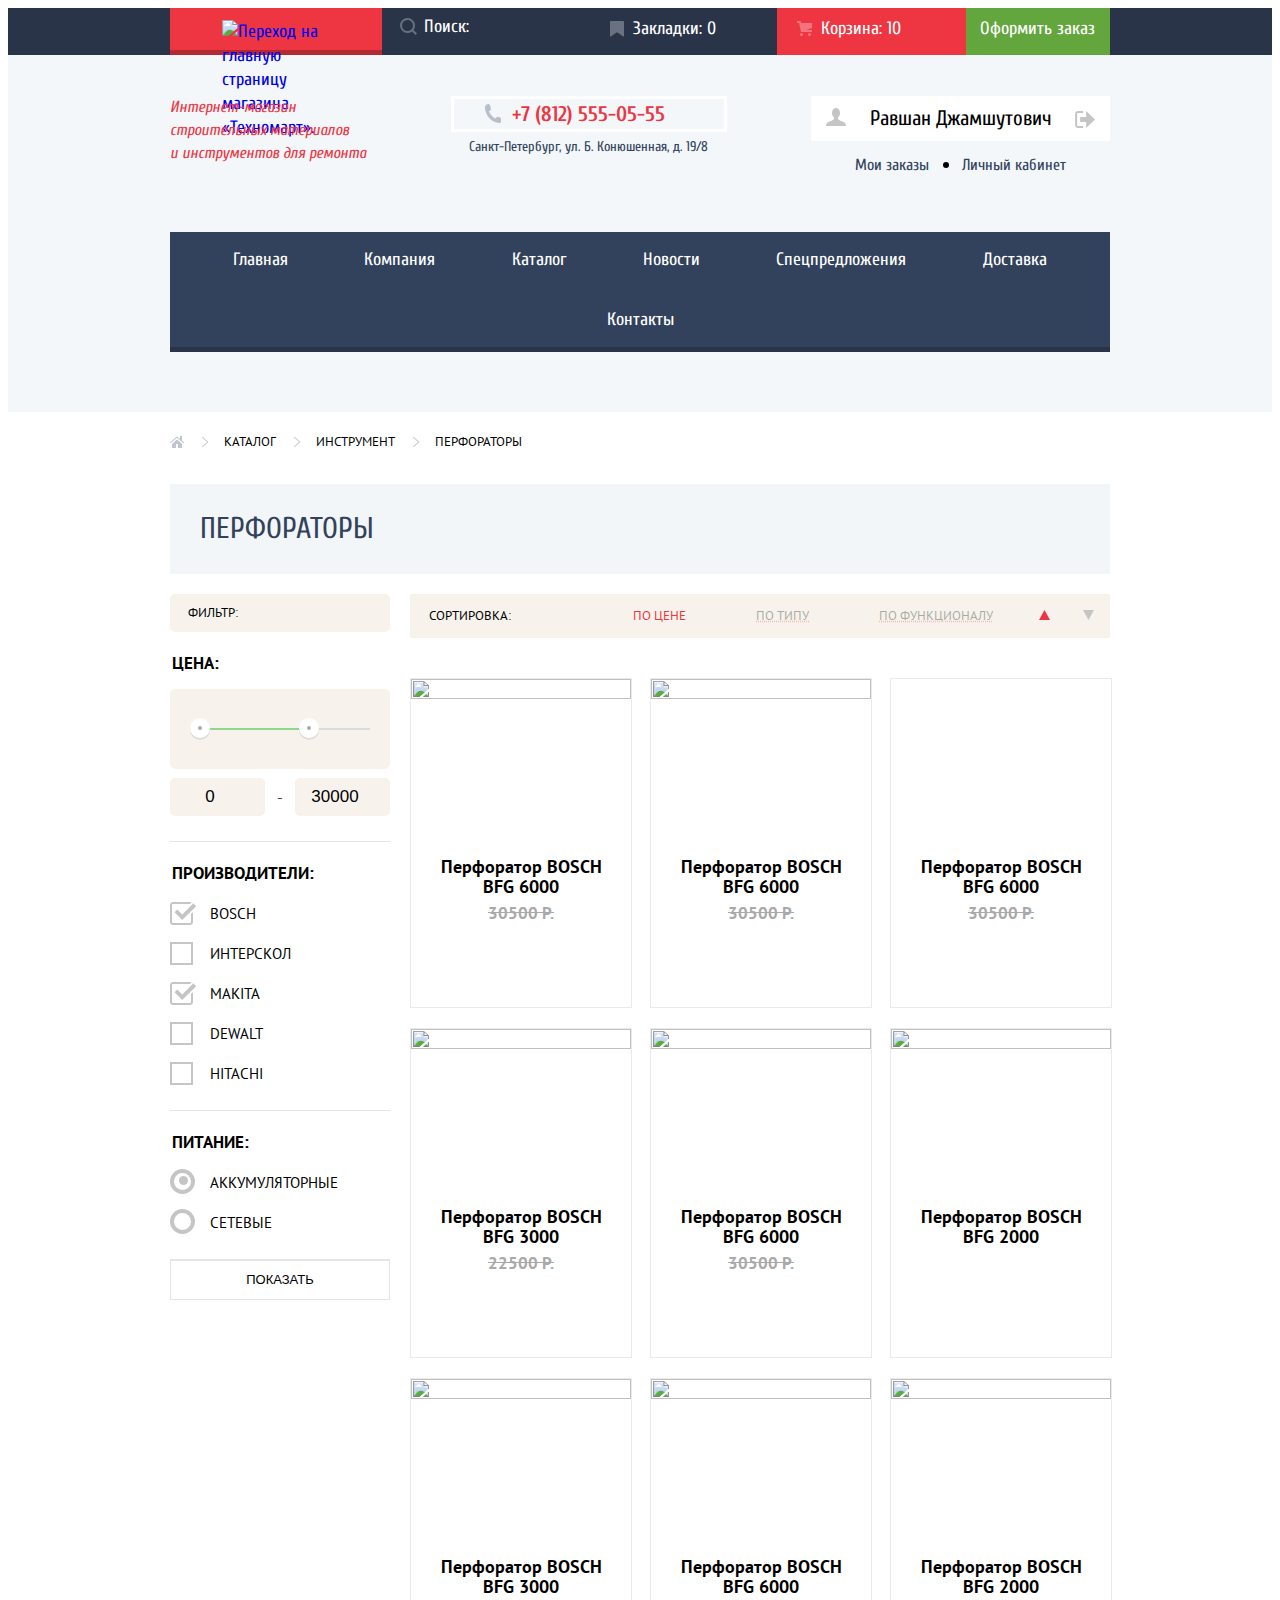
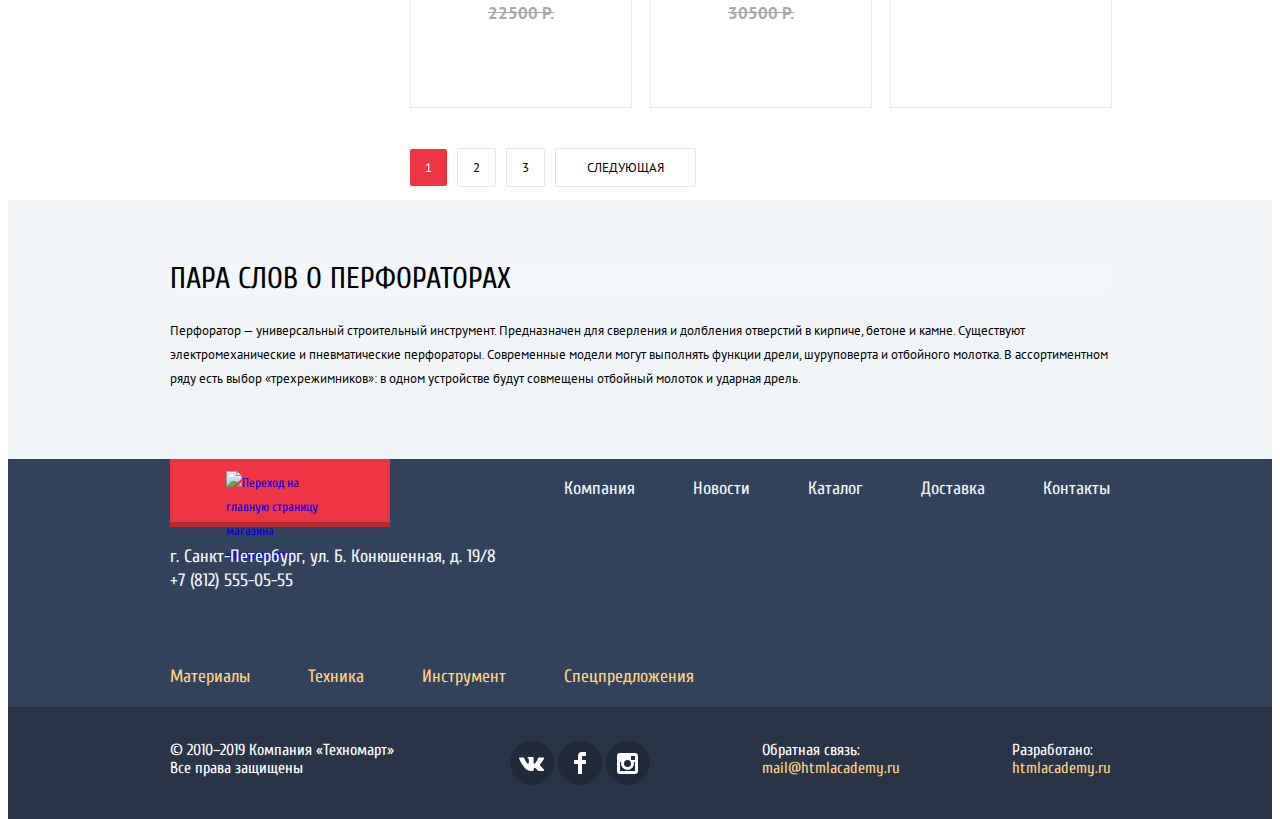
==== commit f50d6c7a: "Декоративные эффекты внутренней страницы" ====
--- a/catalog.html
+++ b/catalog.html
@@ -3,7 +3,7 @@
 
 <head>
   <meta charset="utf-8" />
-  <title>Интернет-магазин "Техномарт"</title>
+  <title>Перфораторы в интернет-магазине "Техномарт"</title>
   <link rel="icon" href="favicon.ico" />
   <link rel="icon" href="favicon.svg" />
   <link rel="apple-touch-icon" href="apple-touch-icon.png" />
@@ -19,350 +19,429 @@
 <body class="inner-page page-body">
   <header class="main-header">
     <div class="header-container">
-      <a href="index.html" class="logo main-header-logo">
-        <img src="img/logo/logo-technomart.svg" width="108" height="18"
+      <div class="container-center">
+        <a href="index.html" class="logo main-header-logo">
+          <img src="img/logo/logo-technomart.svg" width="108" height="18"
+            alt="Переход на главную страницу магазина «Техномарт»." />
+        </a>
+        <form class="search-form" action="#" method="GET">
+          <label class="visually-hidden" for="main_search">Поиск</label>
+          <input class="search" name="search" id="main_search" type="search" placeholder="Поиск:" />
+          <button class="btn-search" type="submit">
+            <span class="visually-hidden" aria-hidden="true">Поиск</span>
+            <svg class="search-icon" width="17" height="17" fill="none" xmlns="http://www.w3.org/2000/svg">
+              <path fill-rule="evenodd" clip-rule="evenodd"
+                d="M13.458 12.044L17 15.586 15.586 17l-3.542-3.542A7.465 7.465 0 017.5 15 7.5 7.5 0 1115 7.5c0 1.643-.542 3.24-1.542 4.544zM7.5 2A5.506 5.506 0 002 7.5 5.506 5.506 0 007.5 13c3.032 0 5.5-2.468 5.5-5.5C13 4.467 10.532 2 7.5 2z"
+                fill="#fff" opacity="0.3" /></svg>
+          </button>
+        </form>
+        <a class="link bookmark-link" href="#">Закладки: <span>0</span></a>
+        <a class="link cart-link  full-cart" href="#">Корзина: <span>10</span></a>
+        <a class="link order-link" href="#">Оформить заказ</a>
+      </div>
+    </div>
+    <div class="container-center middle-container-center">
+      <p class="info">
+        Интернет-магазин<br>строительных материалов<br>
+        и инструментов для ремонта
+      </p>
+      <p class="contacts-header">
+        <a class="phone-contacts-header" href="tel:+78125550555">+7 (812) 555-05-55</a>
+        Санкт-Петербург, ул. Б. Конюшенная, д. 19/8
+      </p>
+      <div class="login-authorized">
+        <a class="login-link-authorized" href="#">
+          <span class="visually-hidden">Личный кабинет</span>
+          <svg class="user-icon" width="20" height="18" viewBox="0 0 20 18" fill="none"
+            xmlns="http://www.w3.org/2000/svg">
+            <path
+              d="M17.881 14.166C15.737 13.431 13.625 12.5 12.674 11.776C12.017 11.275 11.904 10.158 12.157 9.361C13.275 8.458 14.021 6.884 14.021 5.083C14.021 2.276 12.221 0 10 0C7.77902 0 5.97901 2.276 5.97901 5.083C5.97901 6.884 6.72501 8.457 7.84201 9.36C8.09501 10.158 7.98302 11.275 7.32502 11.776C6.37502 12.5 4.26201 13.43 2.11801 14.166C-0.0259852 14.902 1.48343e-05 18 1.48343e-05 18H20C20 18 20.025 14.901 17.881 14.166Z"
+              fill="#C5C5C5" />
+          </svg>
+
+          <p class="user-name">Равшан Джамшутович</p>
+
+        </a>
+        <a href="#"><span class="visually-hidden">Выйти</span>
+          <svg class="user-icon-out" width="20" height="17" fill="none" xmlns="http://www.w3.org/2000/svg">
+            <path d="M20 8.5L11.125 0v6h-6v5h6v6L20 8.5z" fill="#C5C5C5" />
+            <path
+              d="M2.106 13.952V3.048c.018-.376.171-1.057 1.01-1.057h5.027V0H3.116C.938 0 .112 1.81.087 3.027v10.946C.112 15.189.938 17 3.116 17h5.027v-1.99H3.116c-.839 0-.992-.683-1.01-1.058z"
+              fill="#C5C5C5" /></svg></a>
+        <p class="user-link-block">
+          <a class="user-link" href="#">Мои заказы</a>
+          <a class="user-link" href="#">Личный кабинет</a>
+        </p>
+      </div>
+    </div>
+    <div class="container-center">
+      <nav class="main-navigation">
+        <ul class="navigation list site-navigation ">
+          <li class="site-navigation-item"><a href="index.html">Главная</a></li>
+          <li class="site-navigation-item"><a href="#">Компания</a></li>
+          <li class="site-navigation-item"><a>Каталог</a></li>
+          <li class="site-navigation-item"><a href="#">Новости</a></li>
+          <li class="site-navigation-item"><a href="#">Спецпредложения</a></li>
+          <li class="site-navigation-item"><a href="#">Доставка</a></li>
+          <li class="site-navigation-item"><a href="#">Контакты</a></li>
+        </ul>
+      </nav>
+    </div>
+  </header>
+  <main class="page-catalog container">
+
+    <div class="container-center container-grid">
+      <nav class="breadcrumbs-navigation">
+        <ul class="list breadcrumbs-list">
+          <li class="breadcrumbs-item">
+            <a class="page-title page-home" href="index.html"><span class="visually-hidden">Главная страница</span></a>
+          </li>
+          <li class="breadcrumbs-item">
+            <a class="page-title" href="#">Каталог</a>
+          </li>
+          <li class="breadcrumbs-item">
+            <a class="page-title" href="#">Инструмент</a>
+          </li>
+          <li class="breadcrumbs-item page-title">Перфораторы</li>
+        </ul>
+      </nav>
+      <h1 class="title">ПЕРФОРАТОРЫ</h1>
+      <section class="filter">
+        <h2 class="page-title">ФИЛЬТР:</h2>
+        <form class="filter-form" action="https://echo.htmlacademy.ru/" method="GET">
+          <fieldset>
+            <legend>ЦЕНА:</legend>
+            <div class="range-filter">
+              <div class="range-controls">
+                <div class="scale">
+                  <div class="bar"></div>
+                </div>
+                <div class="toggle toggle-min" tabindex="0"></div>
+                <div class="toggle  toggle-max" tabindex="0"></div>
+              </div>
+              <div class="price-controls">
+                <label class="visually-hidden" for="min-priсe-filter">Минимальная цена</label>
+                <input type="number" name="min-priсe" id="min-priсe-filter" min="0" value="0" />
+                <span>-</span>
+                <label class="visually-hidden" for="max-priсe-filter">Максимальная цена</label>
+                <input type="number" id="max-priсe-filter" name="max-priсe" min="0" max="30000" value="30000" />
+              </div>
+
+            </div>
+          </fieldset>
+          <fieldset class="brands-filter">
+            <legend>ПРОИЗВОДИТЕЛИ:</legend>
+            <ul class="list  filter-list">
+              <li class="filter-option  filter-checkbox">
+                <input class="filter-input-checkbox visually-hidden" id="bosh-filter" name="bosh" type="checkbox"
+                  checked />
+                <label for="bosh-filter">BOSCH</label>
+              </li>
+              <li class="filter-option  filter-checkbox">
+                <input class="filter-input-checkbox visually-hidden" id="interskol-filter" name="interskol"
+                  type="checkbox" />
+                <label for="interskol-filter">ИНТЕРСКОЛ</label>
+              </li>
+              <li class="filter-option  filter-checkbox">
+                <input class="filter-input-checkbox visually-hidden" id="makita-filter" name="makita" type="checkbox"
+                  checked />
+                <label for="makita-filter">MAKITA</label>
+              </li>
+              <li class="filter-option  filter-checkbox">
+                <input class="filter-input-checkbox visually-hidden" id="dewalt-filter" name="dewalt" type="checkbox" />
+                <label for="dewalt-filter">Dewalt</label>
+              </li>
+              <li class="filter-option  filter-checkbox">
+                <input class="filter-input-checkbox visually-hidden" id="hitachi-filter" name="hitachi"
+                  type="checkbox" />
+                <label for="hitachi-filter">Hitachi</label>
+              </li>
+            </ul>
+          </fieldset>
+          <fieldset class="power-filter">
+            <legend>ПИТАНИЕ:</legend>
+            <ul class="list  filter-list">
+              <li class="filter-option  filter-radio">
+                <input class="filter-input-radio  visually-hidden" type="radio" name="power-supply"
+                  id="power-supply-battery" checked />
+                <label for="power-supply-battery">Аккумуляторные</label>
+              </li>
+              <li class="filter-option  filter-radio">
+                <input class="filter-input-radio  visually-hidden" type="radio" name="power-supply"
+                  id="power-supply-electrical" />
+                <label for="power-supply-electrical">Сетевые</label>
+              </li>
+            </ul>
+          </fieldset>
+          <button class="show-button" type="submit">ПОКАЗАТЬ</button>
+        </form>
+      </section>
+      <section class="sort">
+        <h2 class="page-title">СОРТИРОВКА:</h2>
+        <ul class="list  sort-list">
+          <li class="sort-option">
+            <a class="sort-choice  active" href="#">ПО ЦЕНЕ</a>
+          </li>
+          <li class="sort-option">
+            <a class="sort-choice" href="#">ПО ТИПУ</a>
+          </li>
+          <li class="sort-option">
+            <a class="sort-choice" href="#">ПО ФУНКЦИОНАЛУ</a>
+          </li>
+        </ul>
+        <ul class="list  sort-version-list">
+          <li class="sort-version">
+            <a class="sort-version-choice" href="#">
+              <span class="visually-hidden">По возрастанию</span>
+              <svg class="sort-icon sort-choice-up sort-choice-up" width="11" height="10" viewBox="0 0 11 10"
+                fill="none" xmlns="http://www.w3.org/2000/svg">
+                <path d="M5.5 10L0 0H11" fill="#C5C5C5" />
+              </svg>
+
+            </a>
+          </li>
+          <li class="sort-version">
+            <a class="sort-version-choice" href="#">
+              <span class="visually-hidden">По убыванию</span>
+              <svg class="sort-icon  sort-choice-down" width="11" height="10" viewBox="0 0 11 10" fill="none"
+                xmlns="http://www.w3.org/2000/svg">
+                <path d="M5.5 10L0 0H11" fill="#C5C5C5" />
+              </svg>
+            </a>
+          </li>
+        </ul>
+      </section>
+      <section class="catalog">
+        <h2 class="visually-hidden">Каталог товаров</h2>
+        <ul class="list products-list" id="catalog">
+          <li class="products-item">
+            <a class="catalog-link" href="#">
+              <h3 id="item1">Перфоратор BOSCH <br>BFG 6000</h3>
+              <div class="img-catalog"><img src="img/catalog/bosh6000.jpg" width="220" height="170"
+                  aria-labelledby="item1" alt="" /></div>
+              <s class="price  old-price" aria-hidden="true">30500 Р.</s>
+              <p class="price  new-price">25500 Р.</p>
+              <span class="hidden new-product" aria-label="Новый товар"></span>
+            </a>
+            <div class="popup-menu">
+              <button class="popup-menu-button  button-cart" type="button">КУПИТЬ</button>
+              <button class="popup-menu-button  button-bookmark" type="button">В закладки</button>
+            </div>
+          </li>
+          <li class="products-item">
+            <a class="catalog-link" href="#">
+              <h3 id="item2">Перфоратор BOSCH <br>BFG 6000</h3>
+              <div class="img-catalog"><img src="img/catalog/bosh6000.jpg" width="220" height="170"
+                  aria-labelledby="item2" alt="" /></div>
+              <s class="price  old-price" aria-hidden="true">30500 Р.</s>
+              <p class="price  new-price">25500 Р.</p>
+              <span class="hidden new-product" aria-label="Новый товар"></span>
+            </a>
+            <div class="popup-menu">
+              <button class="popup-menu-button  button-cart" type="button">КУПИТЬ</button>
+              <button class="popup-menu-button  button-bookmark" type="button">В закладки</button>
+            </div>
+          </li>
+          <li class="products-item">
+            <a class="catalog-link" href="#">
+              <h3>Перфоратор BOSCH <br>BFG 6000</h3>
+              <div class="img-catalog"></div>
+              <s class="price  old-price">30500 Р.</s>
+              <p class="price  new-price">25500 Р.</p>
+              <span class="new-product" aria-label="Новый товар"></span>
+            </a>
+            <div class="popup-menu">
+              <button class="popup-menu-button  button-cart" type="button">КУПИТЬ</button>
+              <button class="popup-menu-button  button-bookmark" type="button">В закладки</button>
+            </div>
+          </li>
+          <li class="products-item">
+            <a class="catalog-link" href="#">
+              <h3 id="item4">Перфоратор BOSCH <br>BFG 3000</h3>
+              <div class="img-catalog"><img src="img/catalog/bosh3000.jpg" width="220" height="170"
+                  aria-labelledby="item4" alt="" /></div>
+              <s class="price  old-price" aria-hidden="true">22500 Р.</s>
+              <p class="price  new-price">15500 Р.</p>
+              <span class="new-product" aria-label="Новый товар"></span>
+            </a>
+            <div class="popup-menu">
+              <button class="popup-menu-button  button-cart" type="button">КУПИТЬ</button>
+              <button class="popup-menu-button  button-bookmark" type="button">В закладки</button>
+            </div>
+          </li>
+          <li class="products-item">
+            <a class="catalog-link" href="#">
+              <h3 id="item5">Перфоратор BOSCH <br>BFG 6000</h3>
+              <div class="img-catalog"><img src="img/catalog/bosh6000.jpg" width="220" height="170"
+                  aria-labelledby="item5" alt="" /></div>
+              <s class="price  old-price" aria-hidden="true">30500 Р.</s>
+              <p class="price  new-price">25500 Р.</p>
+              <span class="hidden new-product" aria-label="Новый товар"></span>
+            </a>
+            <div class="popup-menu">
+              <button class="popup-menu-button  button-cart" type="button">КУПИТЬ</button>
+              <button class="popup-menu-button  button-bookmark" type="button">В закладки</button>
+            </div>
+          </li>
+          <li class="products-item">
+            <a class="catalog-link" href="#">
+              <h3 id="item6">Перфоратор BOSCH<br>BFG 2000</h3>
+              <div class="img-catalog"><img src="img/catalog/bosh2000.jpg" width="220" height="170"
+                  aria-labelledby="item6" alt="" /></div>
+                  <s class="price  old-price  old-price-hidden ">30500 Р.</s>
+                <p class="price  new-price">12500 Р.</p>
+                <span class="new-product" aria-label="Новый товар"></span>
+            </a>
+            <div class="popup-menu">
+              <button class="popup-menu-button  button-cart" type="button">КУПИТЬ</button>
+              <button class="popup-menu-button  button-bookmark" type="button">В закладки</button>
+            </div>
+          </li>
+          <li class="products-item">
+            <a class="catalog-link" href="#">
+              <h3 id="item7">Перфоратор BOSCH <br>BFG 3000</h3>
+              <div class="img-catalog"><img src="img/catalog/bosh3000.jpg" width="220" height="170"
+                  aria-labelledby="item7" alt="" /></div>
+              <s class="price  old-price" aria-hidden="true">22500 Р.</s>
+              <p class="price  new-price">15500 Р.</p>
+              <span class="new-product" aria-label="Новый товар"></span>
+            </a>
+            <div class="popup-menu">
+              <button class="popup-menu-button  button-cart" type="button">КУПИТЬ</button>
+              <button class="popup-menu-button  button-bookmark" type="button">В закладки</button>
+            </div>
+          </li>
+          <li class="products-item">
+            <a class="catalog-link" href="#">
+              <h3 id="item8">Перфоратор BOSCH <br>BFG 6000</h3>
+              <div class="img-catalog"><img src="img/catalog/bosh6000.jpg" width="220" height="170"
+                  aria-labelledby="item8" alt="" /></div>
+              <s class="price  old-price" aria-hidden="true">30500 Р.</s>
+              <p class="price  new-price">25500 Р.</p>
+              <span class="hidden new-product" aria-label="Новый товар"></span>
+            </a>
+            <div class="popup-menu">
+              <button class="popup-menu-button  button-cart" type="button">КУПИТЬ</button>
+              <button class="popup-menu-button  button-bookmark" type="button">В закладки</button>
+            </div>
+          </li>
+          <li class="products-item">
+            <a class="catalog-link" href="#">
+              <h3 id="item9">Перфоратор BOSCH<br>BFG 2000</h3>
+              <div class="img-catalog"><img src="img/catalog/bosh2000.jpg" width="220" height="170"
+                  aria-labelledby="item9" alt="" /></div>
+                  <s class="price  old-price  old-price-hidden ">30500 Р.</s>
+              <p class="price  new-price">12500 Р.</p>
+              <span class="new-product" aria-label="Новый товар"></span>
+            </a>
+            <div class="popup-menu">
+              <button class="popup-menu-button  button-cart" type="button">КУПИТЬ</button>
+              <button class="popup-menu-button  button-bookmark" type="button">В закладки</button>
+            </div>
+          </li>
+        </ul>
+        <nav class="pagination-nav">
+          <ul class="list pagination-list">
+            <li class="pagination-item">
+              <a class="show-button current" href="">1</a>
+            </li>
+            <li class="pagination-item">
+              <a class="show-button" href="">2</a>
+            </li>
+            <li class="pagination-item">
+              <a class="show-button" href="">3</a>
+            </li>
+            <li class="pagination-item">
+              <a class="show-button next-page" href="">СЛЕДУЮЩАЯ</a>
+            </li>
+          </ul>
+        </nav>
+      </section>
+
+    </div>
+    <article class="perforator-info">
+      <div class="container-center">
+        <h2 class="title">ПАРА СЛОВ О ПЕРФОРАТОРАХ</h2>
+        <p>
+          Перфоратор — универсальный строительный инструмент. Предназначен для
+          сверления и долбления отверстий в кирпиче, бетоне и камне. Существуют
+          электромеханические и пневматические перфораторы. Современные модели
+          могут выполнять функции дрели, шуруповерта и отбойного молотка. В
+          ассортиментном ряду есть выбор «трехрежимников»: в одном устройстве
+          будут совмещены отбойный молоток и ударная дрель.
+        </p>
+      </div>
+    </article>
+
+  </main>
+  <footer class="main-footer">
+    <div class="container-center top-footer">
+      <a class="logo footer-logo" href="index.html">
+        <img src="img/logo/logo-technomart-footer.svg" width="108" height="18"
           alt="Переход на главную страницу магазина «Техномарт»." />
       </a>
-      <form class="search-form" action="#" method="GET">
-        <button class="btn-serch" type="submit"><span class="visually-hidden" aria-hidden="true">Поиск</span></button>
-        <label class="visually-hidden" for="main_search">Поиск</label>
-        <input class="search" name="search" id="main_search" type="search" placeholder="Поиск:" />
-      </form>
-      <a class="link bookmark-link" href="#">Закладки: <span>0</span></a>
-      <a class="link cart-link" href="#">Корзина: <span>0</span></a>
-      <a class="link order-link" href="#">Оформить заказ</a>
-    </div>
-    <p class="info">
-      Интернет-магазин<br>строительных материалов<br>
-      и инструментов для ремонта
-    </p>
-    <p class="contacts-header">
-      <a class="phone-contacts-header" href="tel:+78125550555">+7 (812) 555-05-55</a>
-      Санкт-Петербург, ул. Б. Конюшенная, д. 19/8
-    </p>
-    <div class="login">
-      <a class="login-link" href="#">
-        <span class="visually-hidden">Личный кабинет</span>
-        <p class="user-name">Равшан Джамшутович</p>
-      </a>
-      <a href="#"><span class="visually-hidden">Выйти</span></a>
-      <p>
-        <a class="user-link" href="#">Мои заказы</a>
-        <a class="user-link" href="#">Личный кабинет</a>
+      <ul class="navigation list  footer-nav">
+        <li class="footer-nav-item">
+          <a href="#">Компания</a>
+        </li>
+        <li class="footer-nav-item">
+          <a href="#">Новости</a>
+        </li>
+        <li class="footer-nav-item">
+          <a href="#">Каталог</a>
+        </li>
+        <li class="footer-nav-item">
+          <a href="#">Доставка</a>
+        </li>
+        <li class="footer-nav-item">
+          <a href="#">Контакты</a>
+        </li>
+      </ul>
+      <p class="footer-contacts">
+        г. Санкт-Петербург, ул. Б. Конюшенная, д. 19/8<br />
+        <a href="tel:+78125550555">+7 (812) 555-05-55</a>
       </p>
-    </div>
-    <nav class="main-navigation">
-      <ul class="navigation list site-navigation ">
-        <li class="site-navigation-item"><a href="index.html">Главная</a></li>
-        <li class="site-navigation-item"><a href="#">Компания</a></li>
-        <li class="site-navigation-item"><a>Каталог</a></li>
-        <li class="site-navigation-item"><a href="#">Новости</a></li>
-        <li class="site-navigation-item"><a href="#">Спецпредложения</a></li>
-        <li class="site-navigation-item"><a href="#">Доставка</a></li>
-        <li class="site-navigation-item"><a href="#">Контакты</a></li>
+      <ul class="navigation list  footer-menu-nav">
+        <li class="footer-menu-item">
+          <a href="#">Материалы</a>
+        </li>
+        <li class="footer-menu-item">
+          <a href="#">Техника</a>
+        </li>
+        <li class="footer-menu-item">
+          <a href="#">Инструмент</a>
+        </li>
+        <li class="footer-menu-item">
+          <a href="#">Спецпредложения</a>
+        </li>
       </ul>
-    </nav>
-  </header>
-  <main class="page-catalog container">
-    <nav class="breadcrumbs-navigation">
-      <ul class="list  breadcrumbs-list">
-        <li class="breadcrumbs-item">
-          <a class="page-title" href="index.html"><span class="visually-hidden">Главная страница</span></a>
-        </li>
-        <li class="breadcrumbs-item">
-          <a class="page-title" href="#">Каталог</a>
-        </li>
-        <li class="breadcrumbs-item">
-          <a class="page-title" href="#">Инструмент</a>
-        </li>
-        <li class="breadcrumbs-item page-title">Перфораторы</li>
-      </ul>
-    </nav>
-    <h1 class="title">ПЕРФОРАТОРЫ</h1>
-    <section class="filter">
-      <h2 class="page-title">ФИЛЬТР:</h2>
-      <form class="filter-form" action="https://echo.htmlacademy.ru/" method="GET">
-        <fieldset>
-          <legend>ЦЕНА:</legend>
-          <div class="price-form">
-            <label class="visually-hidden" for="priсe-range-filter">Ценовой диапазон</label>
-            <input type="range" id="priсe-range-filter" min="0" max="30000" value="30000" />
-          </div>
-          <div class="price-form">
-            <label class="visually-hidden" for="min-priсe-filter">Минимальная цена</label>
-            <input type="number" name="min-priсe" id="min-priсe-filter" min="0" value="0" />
-          </div>
-          <span>-</span>
-          <div class="price-form">
-            <label class="visually-hidden" for="max-priсe-filter">Максимальная цена</label>
-            <input type="number" id="max-priсe-filter" name="max-priсe" min="0" max="30000" value="30000" />
-          </div>
-        </fieldset>
-        <fieldset>
-          <legend>ПРОИЗВОДИТЕЛИ:</legend>
-          <ul class="list  filter-list">
-            <li class="filter-option  filter-checkbox">
-              <input class="filter-input-checkbox" id="bosh-filter" name="bosh" type="checkbox" checked />
-              <label for="bosh-filter">BOSCH</label>
-            </li>
-            <li class="filter-option  filter-checkbox">
-              <input class="filter-input-checkbox" id="interskol-filter" name="interskol" type="checkbox" />
-              <label for="interskol-filter">ИНТЕРСКОЛ</label>
-            </li>
-            <li class="filter-option  filter-checkbox">
-              <input class="filter-input-checkbox" id="makita-filter" name="makita" type="checkbox" checked />
-              <label for="makita-filter">MAKITA</label>
-            </li>
-            <li class="filter-option  filter-checkbox">
-              <input class="filter-input-checkbox" id="dewalt-filter" name="dewalt" type="checkbox" />
-              <label for="dewalt-filter">Dewalt</label>
-            </li>
-            <li class="filter-option  filter-checkbox">
-              <input class="filter-input-checkbox" id="hitachi-filter" name="hitachi" type="checkbox" />
-              <label for="hitachi-filter">Hitachi</label>
-            </li>
-          </ul>
-        </fieldset>
-        <fieldset>
-          <legend>ПИТАНИЕ:</legend>
-          <ul class="list  filter-list">
-            <li class="filter-option  filter-radio">
-              <input class="filter-input-radio" type="radio" name="power-supply" id="power-supply-battery" checked />
-              <label for="power-supply-battery">Аккумуляторные</label>
-            </li>
-            <li class="filter-option  filter-radio">
-              <input class="filter-input-radio" type="radio" name="power-supply" id="power-supply-electrical" />
-              <label for="power-supply-electrical">Сетевые</label>
-            </li>
-          </ul>
-        </fieldset>
-        <button class="show-button" type="submit">ПОКАЗАТЬ</button>
-      </form>
-    </section>
-    <section class="sort">
-      <h2 class="page-title">СОРТИРОВКА:</h2>
-      <ul class="list  sort-list">
-        <li class="sort-option">
-          <a class="sort-choice  active" href="#">ПО ЦЕНЕ</a>
-        </li>
-        <li class="sort-option">
-          <a class="sort-choice" href="#">ПО ТИПУ</a>
-        </li>
-        <li class="sort-option">
-          <a class="sort-choice" href="#">ПО ФУНКЦИОНАЛУ</a>
-        </li>
-      </ul>
-      <ul class="list  sort-version-list">
-        <li class="sort-version">
-          <a class="sort-version-choice" href="#"><span class="visually-hidden">По возрастанию</span></a>
-        </li>
-        <li class="class=" sort-version>
-          <a class="sort-version-choice" href="#"><span class="visually-hidden">По убыванию</span></a>
-        </li>
-      </ul>
-    </section>
-    <section class="catalog">
-      <h2 class="visually-hidden">Каталог товаров</h2>
-      <ul class="list products-list" id="catalog">
-        <li class="products-item">
-          <a href="#">
-            <img src="img/catalog/bosh6000.jpg" width="144" height="128" aria-labelledby="item1" alt="" />
-            <h3 id="item1">Перфоратор BOSCH <br>BFG 6000</h3>
-            <s class="price  old-price" aria-hidden="true">30500 Р.</s>
-            <p class="price  new-price">25500 Р.</p>
-          </a>
-          <div class="popup-menu">
-            <button button class="popup-menu-cart" type="button">КУПИТЬ</button>
-            <button class="popup-menu-bookmark" type="button">В закладки</button>
-          </div>
-        </li>
-        <li class="products-item">
-          <a href="#">
-            <img src="img/catalog/bosh6000.jpg" width="144" height="128" aria-labelledby="item2" alt="" />
-            <h3 id="item2">Перфоратор BOSCH <br>BFG 6000</h3>
-            <s class="price  old-price" aria-hidden="true">30500 Р.</s>
-            <p class="price  new-price">25500 Р.</p>
-          </a>
-          <div class="popup-menu">
-            <button button class="popup-menu-cart" type="button">КУПИТЬ</button>
-            <button class="popup-menu-bookmark" type="button">В закладки</button>
-          </div>
-        </li>
-        <li class="products-item">
-          <a href="#">
-            <h3>Перфоратор BOSCH <br>BFG 6000</h3>
-            <s class="price  old-price">30500 Р.</s>
-            <p class="price  new-price">25500 Р.</p>
-          </a>
-          <div class="popup-menu">
-            <button button class="popup-menu-cart" type="button">КУПИТЬ</button>
-            <button class="popup-menu-bookmark" type="button">В закладки</button>
-          </div>
-        </li>
-        <li class="products-item">
-          <a href="#">
-            <img src="img/catalog/bosh3000.jpg" width="127" height="112" aria-labelledby="item4" alt="" />
-            <h3 id="item4">Перфоратор BOSCH <br>BFG 3000</h3>
-            <s class="price  old-price" aria-hidden="true">22500 Р.</s>
-            <p class="price  new-price">15500 Р.</p>
-          </a>
-          <div class="popup-menu">
-            <button class="popup-menu-cart" type="button">КУПИТЬ</button>
-            <button class="popup-menu-bookmark" type="button">В закладки</button>
-          </div>
-        </li>
-        <li class="products-item">
-          <a href="#">
-            <img src="img/catalog/bosh6000.jpg" width="144" height="128" aria-labelledby="item5" alt="" />
-            <h3 id="item5">Перфоратор BOSCH <br>BFG 6000</h3>
-            <s class="price  old-price" aria-hidden="true">30500 Р.</s>
-            <p class="price  new-price">25500 Р.</p>
-          </a>
-          <div class="popup-menu">
-            <button class="popup-menu-cart" type="button">КУПИТЬ</button>
-            <button class="popup-menu-bookmark" type="button">В закладки</button>
-          </div>
-        </li>
-        <li class="products-item">
-          <a href="#">
-            <img src="img/catalog/bosh2000.jpg" width="127" height="112" aria-labelledby="item6" alt="" />
-            <h3 id="item6">Перфоратор BOSCH<br>BFG 2000</h3>
-            <p class="price  new-price">12500 Р.</p>
-          </a>
-          <div class="popup-menu">
-            <button class="popup-menu-cart" type="button">КУПИТЬ</button>
-            <button class="popup-menu-bookmark" type="button">В закладки</button>
-          </div>
-        </li>
-        <li class="products-item">
-          <a href="#">
-            <img src="img/catalog/bosh3000.jpg" width="127" height="112" aria-labelledby="item7" alt="" />
-            <h3 id="item7">Перфоратор BOSCH <br>BFG 3000</h3>
-            <s class="price  old-price" aria-hidden="true">22500 Р.</s>
-            <p class="price  new-price">15500 Р.</p>
-          </a>
-          <div class="popup-menu">
-            <button class="popup-menu-cart" type="button">КУПИТЬ</button>
-            <button class="popup-menu-bookmark" type="button">В закладки</button>
-          </div>
-        </li>
-        <li class="products-item">
-          <a href="#">
-            <img src="img/catalog/bosh6000.jpg" width="144" height="128" aria-labelledby="item8" alt="" />
-            <h3 id="item8">Перфоратор BOSCH <br>BFG 6000</h3>
-            <s class="price  old-price" aria-hidden="true">30500 Р.</s>
-            <p class="price  new-price">25500 Р.</p>
-          </a>
-          <div class="popup-menu">
-            <button class="popup-menu-cart" type="button">КУПИТЬ</button>
-            <button class="popup-menu-bookmark" type="button">В закладки</button>
-          </div>
-        </li>
-        <li class="products-item">
-          <a href="#">
-            <img src="img/catalog/bosh2000.jpg" width="127" height="112" aria-labelledby="item9" alt="" />
-            <h3 id="item9">Перфоратор BOSCH<br>BFG 2000</h3>
-            <p class="price  new-price">12500 Р.</p>
-          </a>
-          <div class="popup-menu">
-            <button class="popup-menu-cart" type="button">КУПИТЬ</button>
-            <button class="popup-menu-bookmark" type="button">В закладки</button>
-          </div>
-        </li>
-      </ul>
-      <nav class="pagination-nav">
-        <ul class="list pagination-list">
-          <li class="pagination-item">
-            <a class="show-button" href="">1</a>
-          </li>
-          <li class="pagination-item">
-            <a class="show-button" href="">2</a>
-          </li>
-          <li class="pagination-item">
-            <a class="show-button" href="">3</a>
-          </li>
-          <li class="pagination-item">
-            <a class="show-button" href="">СЛЕДУЮЩАЯ</a>
-          </li>
-        </ul>
-      </nav>
-    </section>
-    <article class="perforator-info">
-      <h2 class="title">ПАРА СЛОВ О ПЕРФОРАТОРАХ</h2>
-      <p>
-        Перфоратор — универсальный строительный инструмент. Предназначен для
-        сверления и долбления отверстий в кирпиче, бетоне и камне. Существуют
-        электромеханические и пневматические перфораторы. Современные модели
-        могут выполнять функции дрели, шуруповерта и отбойного молотка. В
-        ассортиментном ряду есть выбор «трехрежимников»: в одном устройстве
-        будут совмещены отбойный молоток и ударная дрель.
-      </p>
-    </article>
-  </main>
-  <footer class="main-footer">
-    <a class="logo footer-logo" href="index.html">
-      <img src="img/logo/logo-technomart-footer.svg" width="108" height="18"
-        alt="Переход на главную страницу магазина «Техномарт»." />
-    </a>
-    <ul class="navigation list  footer-nav">
-      <li class="footer-nav-item">
-        <a href="#">Компания</a>
-      </li>
-      <li class="footer-nav-item">
-        <a href="#">Новости</a>
-      </li>
-      <li class="footer-nav-item">
-        <a href="#">Каталог</a>
-      </li>
-      <li class="footer-nav-item">
-        <a href="#">Доставка</a>
-      </li>
-      <li class="footer-nav-item">
-        <a href="#">Контакты</a>
-      </li>
-    </ul>
-    <p class="footer-contacts">
-      г. Санкт-Петербург, ул. Б. Конюшенная, д. 19/8<br />
-      <a href="tel:+78125550555">+7 (812) 555-05-55</a>
-    </p>
-    <ul class="navigation list  footer-menu-nav">
-      <li class="footer-menu-item">
-        <a href="#">Материалы</a>
-      </li>
-      <li class="footer-menu-item">
-        <a href="#">Техника</a>
-      </li>
-      <li class="footer-menu-item">
-        <a href="#">Инструмент</a>
-      </li>
-      <li class="footer-menu-item">
-        <a href="#">Спецпредложения</a>
-      </li>
-    </ul>
+    </div>
     <div class="footer-container">
-      <p class="copy">
-        © 2010–2019 Компания «Техномарт»<br>
-        Все права защищены
-      </p>
-      <ul class="list  social-list">
-        <li class="social-item">
-          <a href="#"><span class="visually-hidden">Вконтакте</span></a>
-        </li>
-        <li class="social-item">
-          <a href="#"><span class="visually-hidden">Фейсбук</span></a>
-        </li>
-        <li class="social-item">
-          <a href="#"><span class="visually-hidden">Инстаграм</span></a>
-        </li>
-      </ul>
-      <p class="feedback">
-        Обратная связь:
-        <a href="mailto:mail@htmlacademy.ru">mail@htmlacademy.ru</a>
-      </p>
-      <p class="developer">
-        Разработано:
-        <a href="https://htmlacademy.ru/intensive/htmlcss">HTML Academy</a>
-      </p>
+      <div class="container-center">
+        <p class="copy">
+          © 2010–2019 Компания «Техномарт»<br>
+          Все права защищены
+        </p>
+        <ul class="list  social-list">
+          <li class="social-item">
+            <a href="#" class="vk"><span class="visually-hidden">Вконтакте</span></a>
+          </li>
+          <li class="social-item">
+            <a href="#" class="fb"><span class="visually-hidden">Фейсбук</span></a>
+          </li>
+          <li class="social-item">
+            <a href="#" class="instagram"><span class="visually-hidden">Инстаграм</span></a>
+          </li>
+        </ul>
+        <p class="feedback">
+          Обратная связь:
+          <a href="mailto:mail@htmlacademy.ru">mail@htmlacademy.ru</a>
+        </p>
+        <p class="developer">
+          Разработано:
+          <a href="https://htmlacademy.ru/intensive/htmlcss">htmlacademy.ru</a>
+        </p>
+      </div>
     </div>
   </footer>
 </body>
--- a/css/style.css
+++ b/css/style.css
@@ -7,6 +7,8 @@
   --dark-4: #161D29;
   --dark-5: #405069;
   --dark-6: #212A3A;
+  --dark-7: #3D546F;
+  --dark-8: #444444;
   /*  neutral-palette */
   --neutral-1: #F9F5F0;
   --neutral-2: #F1F5F7;
@@ -17,6 +19,9 @@
   --neutral-7: #F2F6F8;
   --neutral-8: #F7F3EC;
   --neutral-9: #E5E5E5;
+  --neutral-10: #D7DCDE;
+  --neutral-11: #ABABAB;
+  --neutral-12: #B5B5B5;
   /*  red-palette */
   --red-1: #EE3643;
   --red-2: #CA2C37;
@@ -27,6 +32,8 @@
   --green-3: #518534;
   --green-4: #8ED78F;
   --green-5: #367315;
+  --green-6: green;
+
   /*  yellow-palette  */
   --yellow-1: #FFBF47;
   --yellow-2: #FFC047;
@@ -41,14 +48,24 @@
   --white-rgb: 255, 255, 255;
   --neutral-4-rgb: 197, 197, 197;
   --neutral-5-rgb: 169, 169, 169;
+  --neutral-11-rgb: 171, 171, 171;
 }
 
 /* Global */
+
+.page {
+  height: 100%;
+}
+
 .page-body {
   font-family: "PT Sans", "Nimbus Sans L", "Helvetica", "Arial", sans-serif;
   font-size: 13px;
   line-height: 24px;
   color: var(--black);
+  min-width: 940px;
+  min-height: 100%;
+  display: grid;
+  grid-template-rows: min-content 1fr min-content;
 }
 
 .visually-hidden {
@@ -89,7 +106,9 @@
   text-transform: uppercase;
   color: var(--dark-2);
   font-weight: normal;
-  /*прописала из-за браузерных стилей заголовков */
+  margin: 0;
+  padding: 0;
+
 }
 
 .button {
@@ -101,6 +120,16 @@
   color: var(--white);
 }
 
+.hidden {
+  display: none;
+}
+
+/* centering  */
+.container-center {
+  width: 940px;
+  margin: 0 auto;
+}
+
 /* status-button */
 .button:hover {
   background-color: var(--red-2);
@@ -114,6 +143,8 @@
 .main-header {
   font-family: "Cuprum", "Nimbus Sans L", "Helvetica", "Arial", sans-serif;
   background-color: var(--neutral-3);
+  margin-bottom: 59px;
+  padding-bottom: 60px;
 }
 
 .header-container {
@@ -121,19 +152,56 @@
   font-size: 18px;
   line-height: 24px;
   color: var(--white);
+  min-height: 42px;
+}
+
+.header-container .container-center {
+  display: flex;
+
+
 }
 
 .logo {
   background-color: var(--red-1);
   box-shadow: inset 0px -5px 0px rgba(var(--black-rgb), 0.24);
+  width: 220px;
+  height: 47px;
+
+}
+
+.logo img {
+  display: block;
+  margin: 12px auto;
 }
 
 /*  Search  */
+.search-form {
+  flex-grow: 1;
+  position: relative;
+}
+
+.btn-search {
+  width: 17px;
+  height: 17px;
+  position: absolute;
+  top: 9px;
+  left: 12px;
+}
+
 .search,
 .btn-search {
   background-color: transparent;
   border: none;
-}
+
+}
+
+.search {
+  width: 100%;
+  height: 100%;
+  padding-bottom: 9px;
+  padding-left: 42px;
+}
+
 
 /*placeholder */
 .search::-webkit-input-placeholder {
@@ -148,7 +216,8 @@
   opacity: 1;
   font-family: "Cuprum", "Nimbus Sans L", "Helvetica", "Arial", sans-serif;
   font-size: 18px;
-  line-height: 24px;
+
+
 }
 
 .search:-ms-input-placeholder {
@@ -159,24 +228,84 @@
 }
 
 /*  search-focus */
+.search:hover+.btn-search path {
+  opacity: 1;
+}
+
 .search:focus {
   background-color: var(--white);
   border: none;
   outline: none;
 }
 
+.search:focus+.btn-search path {
+  fill: var(--red-1);
+  opacity: 1;
+}
+
 /*link-header */
 .link {
+  width: 150px;
   color: var(--white);
-}
+  padding-top: 9px;
+
+}
+
+.bookmark-link {
+  padding-left: 38px;
+  position: relative;
+}
+
+.cart-link {
+  padding-left: 44px;
+  position: relative;
+}
+
+.bookmark-link::before {
+  content: "";
+  position: absolute;
+  width: 14px;
+  height: 16px;
+  background-image: url("../img/icon/icon-bookmark.svg");
+  background-position: 0 0;
+  background-repeat: no-repeat;
+  top: 13px;
+  left: 15px;
+  opacity: 0.3;
+}
+
+.cart-link::before {
+  content: "";
+  position: absolute;
+  width: 15px;
+  height: 15px;
+  background-image: url("../img/icon/icon-cart.svg");
+  background-position: 0 0;
+  background-repeat: no-repeat;
+  top: 13px;
+  left: 20px;
+  opacity: 0.3;
+}
+
+.bookmark-link:hover::before,
+.cart-link:hover::before {
+  opacity: 1;
+}
+
 
 .link:active {
   background-color: var(--dark-4);
   color: rgba(var(--white-rgb), 0.5);
 }
 
+.bookmark-link:active::before,
+.cart-link:active::before {
+  opacity: 0.3;
+}
+
 .order-link {
   background-color: var(--green-1);
+  text-align: center;
 }
 
 .order-link:hover {
@@ -187,22 +316,38 @@
   background-color: var(--green-1);
 }
 
-/* UNDER-HEADER*/
+/* middle-header */
+.middle-container-center {
+  display: flex;
+  padding: 41px 0;
+  justify-content: space-between;
+}
+
+
 .info {
   font-style: italic;
   font-size: 16px;
   line-height: 23px;
   color: var(--red-1);
+  margin: 0;
 }
 
 /*contacts-header */
 .contacts-header {
+  text-align: center;
   font-size: 14px;
   line-height: 24px;
   color: var(--dark-2);
+  margin: 0;
+
 }
 
 .phone-contacts-header {
+  display: block;
+  margin-bottom: 3px;
+  position: relative;
+  text-align: center;
+  width: 270px;
   font-weight: bold;
   font-size: 21px;
   line-height: 30px;
@@ -210,29 +355,96 @@
   border: 3px solid var(--white);
 }
 
+.phone-contacts-header::before {
+  content: "";
+  position: absolute;
+  width: 17px;
+  height: 19px;
+  background-image: url("../img/icon/icon-phone.svg");
+  background-repeat: no-repeat;
+  background-position: 0 0;
+  left: 30px;
+  top: 5px;
+
+}
+
 /* login  */
+.login {
+  display: flex;
+  width: 277px;
+  justify-content: space-between;
+  position: relative;
+}
+
 .login-link {
   display: block;
+  box-sizing: border-box;
   background-color: var(--white);
   font-size: 21px;
   line-height: 21px;
   color: var(--black);
-}
-
-.user-link:hover {
+  padding-top: 12px;
+  height: 45px;
+}
+
+.enter-link {
+  padding-left: 45px;
+  width: 121px;
+
+}
+
+.login-icon {
+  position: absolute;
+  top: 12px;
+  left: 18px;
+}
+
+.new-login-link {
+  width: 150px;
+  text-align: center;
+  margin-left: 10px;
+}
+
+.login-link:hover {
   color: var(--red-1);
 }
 
-.login-link:active,
-.user-name:active,
-.user-link:active {
+.login-link:hover+.login-icon path {
+  fill: var(--dark-7);
+}
+
+.login-link:active {
   color: var(--neutral-4);
 }
 
+.login-link:active+.login-icon path {
+  fill: var(--neutral-4);
+}
+
 /* menu-header  */
-.site-navigation {
+.main-navigation {
   background-color: var(--dark-2);
   box-shadow: inset 0px -5px 0px var(--dark-1);
+}
+
+.site-navigation {
+  margin: 0;
+  display: flex;
+  flex-wrap: wrap;
+  justify-content: space-around;
+  padding-left: 25px;
+  padding-right: 25px;
+
+}
+
+.site-navigation-item a {
+  display: block;
+  padding: 16px 28px 20px;
+
+}
+
+.site-navigation-item:last-child {
+  margin-right: 0;
 }
 
 .site-navigation-item a {
@@ -249,12 +461,23 @@
 }
 
 /*  Section "Menu"  */
+.menu {
+  margin-bottom: 60px;
+}
+
 .menu-nav {
   font-family: "Cuprum", "Nimbus Sans L", "Helvetica", "Arial", sans-serif;
+  margin: 0;
+  display: grid;
+  padding: 0;
+  grid-template-columns: repeat(3, 300px);
+  grid-template-rows: repeat(3, 123px);
+  gap: 20px;
 }
 
 .materials {
   background-color: var(--yellow-1);
+
 }
 
 .tools {
@@ -270,17 +493,85 @@
 }
 
 .delivery {
-  background-color: var(--yellow-2);
+  background-color: var(--yellow-1);
+}
+
+.menu-nav-item {
+  padding: 21px;
+  position: relative;
+}
+
+/*background-icon*/
+
+.menu-nav-item::after {
+  content: "";
+  position: absolute;
+  background-position: 0 0;
+  background-repeat: no-repeat;
+  top: 32px;
+  right: 35px;
+}
+
+.materials::after {
+  background-image: url("../img/icon/icon-material.svg");
+  width: 44px;
+  height: 65px;
+}
+
+.tools::after {
+  background-image: url("../img/icon/icon-tools.svg");
+  width: 75px;
+  height: 61px;
+}
+
+.technic::after {
+  background-image: url("../img/icon/icon-techniс.svg");
+  width: 78px;
+  height: 62px;
+}
+
+.sale::after {
+  background-image: url("../img/icon/icon-sale.svg");
+  width: 59px;
+  height: 72px;
+}
+
+.delivery::after {
+  background-image: url("../img/icon/icon-delivery.svg");
+  width: 78px;
+  height: 63px;
+}
+
+/* new  */
+.materials::before {
+  content: "";
+  width: 70px;
+  height: 70px;
+  background-image: url("../img/decors/new.png");
+  background-position: 0 0;
+  background-repeat: no-repeat;
+  position: absolute;
+  top: 0;
+  right: 0;
+
+
 }
 
 .menu-nav-item h3 {
   font-weight: bold;
   font-size: 24px;
   line-height: 30px;
+  margin-top: 0;
+  margin-bottom: 14px;
   color: var(--white);
 }
 
 .menu-btn {
+  display: block;
+  width: 135px;
+  padding-top: 10px;
+  padding-bottom: 10px;
+  text-align: center;
   background-color: rgba(var(--white-rgb), 0.3);
   font-size: 14px;
   line-height: 18px;
@@ -297,12 +588,29 @@
 }
 
 /* slider */
+.promo {
+  grid-row: 2/-1;
+  grid-column: 1/3;
+  position: relative;
+}
+
 .slider {
   background-color: var(--neutral-5);
+  width: 620px;
+  height: 266px;
+  position: relative;
 }
 
 .container-title {
   background-color: rgba(var(--black-rgb), 0.25);
+  position: absolute;
+  box-sizing: border-box;
+  top: 0;
+  z-index: 2;
+  padding-top: 23px;
+  padding-left: 24px;
+  padding-bottom: 16px;
+  width: 100%;
 }
 
 .slider h3 {
@@ -310,26 +618,152 @@
   font-size: 36px;
   line-height: 36px;
   color: var(--white);
+  margin: 0;
 }
 
 .slider p {
   font-size: 18px;
   line-height: 24px;
   color: var(--white);
+  margin-top: 5px;
+  margin-bottom: 0;
+}
+
+.slider img {
+  position: absolute;
+  top: 0;
+
+}
+
+.slider .button {
+  position: absolute;
+  box-sizing: border-box;
+  width: 192px;
+  text-align: center;
+  padding-top: 11px;
+  padding-bottom: 9px;
+  bottom: 20px;
+  left: 25px;
+}
+
+/* control-slider */
+.control-arrow {
+  position: absolute;
+  width: 22px;
+  height: 40px;
+  top: 115px;
+  background-image: url("../img/decors/icon-left.png");
+  background-position: 0 0;
+  background-repeat: no-repeat;
+  background-color: transparent;
+  border: none;
+}
+
+.control-arrow:focus {
+  outline: none;
+}
+
+.prev {
+  left: 25px;
+}
+
+.next {
+  right: 25px;
+  transform: rotate(180deg);
+}
+
+.radio-btn-slider {
+  position: absolute;
+  bottom: 20px;
+  left: 280px;
+
+}
+
+.btn-slider {
+  width: 10px;
+  height: 10px;
+  padding: 0;
+  border: none;
+  border-radius: 50%;
+  background-color: var(--white);
+  margin-left: 10px;
+
+}
+
+.btn-slider:focus {
+  outline: none;
+}
+
+.active-radio {
+  background-color: var(--red-1);
+  border: 2px solid var(--white);
 }
 
 /* popular-section */
 .popular-container {
+  display: flex;
+  align-items: center;
+  padding: 25px 14px 26px 28px;
   background-color: var(--neutral-1);
 }
 
+.popular-container .title {
+  margin-right: auto;
+}
+
+.popular-container .button {
+  text-align: center;
+  width: 192px;
+  padding-top: 11px;
+  padding-bottom: 9px;
+
+}
+
 /* catalog */
+.products {
+  margin-bottom: 70px;
+}
+
+.products-list {
+
+  display: grid;
+  grid-template-columns: repeat(4, 220px);
+  gap: 20px;
+  padding: 0;
+  margin-top: 20px;
+  margin-bottom: 0;
+}
+
+.products-item {
+  position: relative;
+}
+
+.catalog-link {
+  display: flex;
+  flex-direction: column;
+  align-items: center;
+  width: 220px;
+  min-height: 318px;
+  background-color: var(--white);
+  border: 1px solid var(--neutral-6);
+  position: relative;
+}
+
 .products-item h3 {
   font-family: "PT Sans", "Nimbus Sans L", "Helvetica", "Arial", sans-serif;
   font-weight: bold;
   font-size: 18px;
   line-height: 20px;
   color: var(--black);
+  margin-top: 8px;
+  margin-bottom: 7px;
+  text-align: center;
+}
+
+.img-catalog {
+  width: 220px;
+  height: 170px;
+  order: -1;
 }
 
 .price {
@@ -341,90 +775,188 @@
 
 .old-price {
   color: var(--neutral-5);
+  margin-bottom: 13px;
 }
 
 .new-price {
   color: var(--white);
-  background-color: var(--red-1);
-}
-
-.products-item a {
+  background-image: url("../img/decors/red-button.png");
+  background-position: 0 0;
+  background-repeat: no-repeat;
+  width: 141px;
+  height: 38px;
+  text-align: center;
+  box-sizing: border-box;
+  padding-top: 10px;
+}
+
+.new-product {
+  background-image: url("../img/decors/new.png");
+  background-position: 0 0;
+  background-repeat: no-repeat;
+  position: absolute;
+  width: 70px;
+  height: 70px;
+  top: 0;
+  right: 0;
+}
+
+/*hover item catalog  */
+.catalog-link:hover {
+  border: 1px solid var(--neutral-6);
+  box-shadow: 0px 4px 20px rgba(var(--black-rgb), 0.15);
+
+
+}
+
+.catalog-link:hover .img-catalog {
+  visibility: hidden
+}
+
+.catalog-link:hover+.popup-menu,
+.popup-menu:hover {
   display: block;
-  width: 220px;
-  min-height: 318px;
-  background-color: var(--white);
-  border: 1px solid var(--neutral-6);
-}
-
-/*hover item catalog  */
-.products-item a:hover {
-  border: 1px solid var(--neutral-6);
-  filter: drop-shadow(0px 4px 20px rgba(var(--black-rgb), 0.15));
+
 }
 
 /*  pop-up menu item  */
 .popup-menu {
+  display: none;
+  position: absolute;
+  width: 220px;
+  height: 170px;
+  box-sizing: border-box;
+  top: 1px;
+  left: 1px;
+  background-color: var(--white);
+  padding-top: 38px;
+  text-align: center;
+
+}
+
+.popup-menu-button {
+  box-sizing: border-box;
+  width: 135px;
+  height: 38px;
+  text-align: center;
   font-family: "Cuprum", "Nimbus Sans L", "Helvetica", "Arial", sans-serif;
   font-size: 14px;
   line-height: 18px;
   color: var(--white);
-}
-
-.popup-menu-cart {
+  outline: none;
+  border: none;
+
+}
+
+.button-cart {
   background-color: var(--green-1);
   box-shadow: inset 0px -3px 0px var(--green-5);
   border-radius: 2px;
-  outline: none;
-}
-
-/* status-popup-menu-cart */
-.popup-menu-cart:hover {
-  background-color: var(--green-2);
-}
-
-.popup-menu-cart:active {
-  background-color: var(--green-3);
-}
-
-.popup-menu-bookmark {
+  margin-bottom: 10px;
+
+}
+
+.button-bookmark {
   background-color: transparent;
   border: 3px solid var(--green-1);
   color: var(--dark-2);
-  outline: none;
-}
-
-.popup-menu-bookmark:hover {
+
+}
+
+/* status-popup-menu-cart */
+.button-cart:hover {
+  background-color: var(--green-2);
+}
+
+.button-cart:active {
+  background-color: var(--green-3);
+}
+
+.button-bookmark:hover {
   border-color: var(--dark-2);
 }
 
-.popup-menu-bookmark:active {
+.button-bookmark:active {
   border-color: var(--dark-2);
   opacity: 0.5;
 }
 
 /* brands card */
+.brands {
+  margin-bottom: 70px;
+}
+
+.brands-list {
+  display: grid;
+  grid-template-columns: repeat(4, 1fr);
+  gap: 20px;
+  padding: 0;
+}
+
+.brands-item a {
+  display: block;
+  width: 220px;
+  height: 145px;
+}
+
+
 .brands-item a:hover {
-  filter: drop-shadow(0px 4px 20px rgba(var(--black-rgb), 0.15));
+  box-shadow: 0px 4px 20px rgba(var(--black-rgb), 0.15);
 }
 
 .brands-item a:active {
-  background-color: rgba(var(--black-rgb), 0, 0001);
-  /*не получилось добиться эффекта как на макете*/
+  background-color: rgba(var(--black-rgb), 0.01);
+
 }
 
 /*section service */
+
 .service {
   background-color: var(--neutral-2);
+  margin-bottom: 70px;
+  padding-top: 64px;
+
+}
+
+.service .container-columns {
+  display: grid;
+  grid-template-columns: 240px 1fr;
+  column-gap: 80px;
+  margin-bottom: 0;
+
 }
 
 .service h2,
 .about .title,
 .contacts .title {
   color: var(--black);
+  margin-bottom: 25px;
+}
+
+.service p {
+  margin-top: 0;
+  margin-bottom: 70px;
+}
+
+.service-content {
+  display: flex;
+
+}
+
+.service-list {
+  padding: 0;
+  margin: 0 80px 99px 0;
+  width: 240px;
+  position: relative;
+
 }
 
 .service-item a {
+  box-sizing: border-box;
   display: block;
+  width: 240px;
+  height: 61px;
+  padding: 13px 22px 17px;
   background-color: var(--dark-2);
   box-shadow: 0px 1px 0px var(--dark-1), inset 0px 1px 0px var(--dark-5);
   font-family: "Cuprum", "Nimbus Sans L", "Helvetica", "Arial", sans-serif;
@@ -434,6 +966,56 @@
   color: var(--white);
 }
 
+/*decor-line*/
+.service-list::after {
+  content: "";
+  position: absolute;
+  width: 10px;
+  height: 279px;
+  background-image: url("../img/decors/service-line.png");
+  background-position: 0 0;
+  background-repeat: no-repeat;
+  top: -47px;
+  right: 0;
+
+}
+
+/*description-service*/
+
+.desk-service-list {
+  margin: 0;
+  padding: 0;
+}
+
+.desk-service-item {
+  height: 100%;
+  background-repeat: no-repeat;
+  background-position: right;
+
+}
+
+.desk-service-item .title {
+  margin-top: 0;
+  margin-bottom: 30px;
+}
+
+.delivery-service {
+  background-image: url("../img/service/serviсe-delivery.png");
+  background-size: 468px 261px;
+
+}
+
+.guarantee-service {
+  background-image: url("../img/service/serviсe-guarantee.png");
+  background-size: 389px 283px;
+}
+
+.credit-service {
+  background-image: url("../img/service/serviсe-credit.png");
+  background-size: 465px 285px;
+
+}
+
 /* current  type of service */
 .current-service a {
   background-color: var(--white);
@@ -446,10 +1028,85 @@
   box-shadow: 0px 1px 0px var(--dark-1), inset 0px 1px 0px var(--dark-5);
 }
 
+.current-service a:hover {
+  background-color: var(--white);
+  box-shadow: 0px 1px 0px var(--white);
+  color: var(--dark-2);
+}
+
 .transport-item {
   font-family: "Cuprum", "Nimbus Sans L", "Helvetica", "Arial", sans-serif;
   font-size: 18px;
   line-height: 24px;
+}
+
+/* about  & contacts */
+.container-columns-about {
+  display: flex;
+  margin-bottom: 70px;
+
+}
+
+.about {
+  margin-right: 180px;
+}
+
+.container-columns-about p {
+  margin: 0;
+}
+
+.about p:nth-child(2) {
+  margin-bottom: 53px;
+}
+
+.transport-list {
+  margin-top: 0;
+  padding-left: 37px;
+  margin-bottom: 20px;
+}
+
+/* transport-list decor */
+.transport-item {
+  position: relative;
+}
+
+.transport-item::before {
+  content: "";
+  position: absolute;
+  width: 25px;
+  height: 2px;
+  background-color: var(--red-1);
+  top: 14px;
+  left: -37px;
+}
+
+.contacts p {
+  margin-bottom: 32px;
+}
+
+.contacts img {
+  width: 300px;
+  height: 158px;
+  margin-bottom: 25px;
+}
+
+/*buttons*/
+.container-columns-about .button {
+  padding-top: 11px;
+  padding-bottom: 9px;
+
+}
+
+.about .button {
+  box-sizing: border-box;
+  width: 220px;
+  padding-left: 40px;
+  padding-right: 40px;
+}
+
+.contacts .button {
+  border: none;
+  width: 100%;
 }
 
 /* footer */
@@ -459,6 +1116,18 @@
   font-family: "Cuprum", "Nimbus Sans L", "Helvetica", "Arial", sans-serif;
 }
 
+.top-footer {
+  min-height: 193px;
+  display: flex;
+  flex-wrap: wrap;
+}
+
+.footer-logo {
+  width: 220px;
+  height: 68px;
+  margin-right: 174px;
+}
+
 .footer-container {
   background-color: var(--dark-1);
   font-size: 16px;
@@ -466,18 +1135,50 @@
   color: var(--white);
 }
 
+.footer-nav {
+  display: flex;
+  flex-wrap: wrap;
+  padding-left: 0;
+
+}
+
+.footer-nav-item {
+  margin-right: 58px;
+}
+
+.footer-nav-item:nth-child(5n) {
+  margin-right: 0;
+}
+
 .footer-nav-item a {
   color: var(--neutral-2);
 }
 
+.footer-menu-nav {
+  display: flex;
+  flex-wrap: wrap;
+  padding-left: 0;
+}
+
+
 .footer-menu-item a {
   color: var(--yellow-3);
+}
+
+.footer-menu-item {
+  margin-right: 58px;
+}
+
+.footer-menu-item:nth-child(4n) {
+  margin-right: 0;
 }
 
 .footer-contacts {
   font-size: 18px;
   line-height: 24px;
-  color: var(--neutral-3)
+  color: var(--neutral-3);
+  margin-bottom: 54px;
+  margin-right: 92px;
 }
 
 .footer-contacts a {
@@ -485,19 +1186,68 @@
   color: inherit;
 }
 
+
+/* footer-bottom  */
+.footer-container .container-center {
+  display: flex;
+  justify-content: space-between;
+  padding-top: 34px;
+  padding-bottom: 30px;
+}
+
 .copy {
+  min-width: 227px;
+  margin: 0;
   font-size: 16px;
   line-height: 18px;
   color: var(--white);
 }
 
 /*social-link*/
+.social-list {
+  padding: 0;
+  margin: 0;
+  min-width: 134px;
+}
+
+.social-item {
+  display: inline-block;
+
+}
+
 .social-item a {
-  display: inline-block;
+  display: block;
   width: 44px;
   height: 44px;
   background-color: var(--dark-6);
   border-radius: 50%;
+  background-repeat: no-repeat;
+  background-position: center;
+
+}
+
+.vk {
+  background-image: url("../img/icon/icon-vk.svg");
+  background-size: 26px 15px;
+}
+
+.fb {
+  background-image: url("../img/icon/icon-fb.svg");
+  background-size: 12px 22px;
+}
+
+.instagram {
+  background-image: url("../img/icon/icon-insta.svg");
+  background-size: 21px 21px;
+}
+
+.feedback {
+  width: 137px;
+
+}
+
+.developer {
+  width: 98px;
 }
 
 .feedback a,
@@ -523,6 +1273,11 @@
   background-color: var(--red-1);
 }
 
+.feedback,
+.developer {
+  margin: 0;
+}
+
 .feedback a:hover,
 .developer a:hover {
   text-decoration: underline;
@@ -536,7 +1291,67 @@
 
 /*  catalog-page  */
 
-/*  login */
+
+/* header */
+.inner-page .main-header {
+  margin-bottom: 21px;
+}
+
+.full-cart {
+  background-color: var(--red-1);
+}
+
+/*login*/
+
+.login-authorized {
+  position: relative;
+}
+
+.login-link-authorized {
+  display: block;
+  min-width: 299px;
+  text-align: center;
+  padding-top: 12px;
+  padding-bottom: 12px;
+  background-color: var(--white);
+  font-size: 21px;
+  line-height: 21px;
+  color: var(--black);
+
+}
+
+.user-icon {
+  position: absolute;
+  left: 15px;
+
+}
+
+.user-icon-out {
+  position: absolute;
+  right: 15px;
+  top: 15px;
+}
+
+.login-link-authorized p {
+  margin: 0;
+  padding: 0;
+
+}
+
+.user-icon:hover path,
+.user-icon-out:hover path {
+  fill: var(--dark-7)
+}
+
+.user-icon:active path,
+.user-icon-out:active path {
+  fill: var(--neutral-4);
+}
+
+.user-link-block {
+  text-align: center;
+}
+
 .user-link {
   font-size: 16px;
   line-height: 18px;
@@ -544,9 +1359,97 @@
 
 }
 
+
+.user-link:hover {
+  color: var(--red-1);
+}
+
+.user-name:active,
+.user-link:active {
+  color: var(--neutral-4);
+}
+
+.user-link:first-child {
+  margin-right: 30px;
+  position: relative;
+}
+
+.user-link:first-child::after {
+  content: "";
+  position: absolute;
+  width: 6px;
+  height: 6px;
+  border-radius: 50%;
+  background-color: var(--black);
+  top: 6px;
+  right: -20px;
+}
+
+/* content-catalog */
+/*grid*/
+.page-catalog .container-grid {
+  display: grid;
+  grid-template-columns: 220px 1fr;
+  grid-template-rows: repeat(3, auto) 1fr auto;
+  gap: 20px;
+}
+
+.breadcrumbs-navigation {
+  grid-column: 1/-1;
+}
+
+/*breadcrumbs*/
+.breadcrumbs-list {
+  margin-top: 0;
+  padding: 0;
+  display: flex;
+  flex-wrap: wrap;
+
+}
+
+.breadcrumbs-item {
+  margin-right: 40px;
+  position: relative;
+}
+
+.breadcrumbs-item a {
+  display: block;
+}
+
+.page-home {
+  margin-top: 3px;
+  width: 14px;
+  height: 12px;
+  background-image: url("../img/icon/icon-home.svg");
+  background-position: 0 0;
+  background-repeat: no-repeat;
+}
+
+.breadcrumbs-item::after {
+  content: "";
+  position: absolute;
+  width: 8px;
+  height: 12px;
+  background-image: url("../img/decors/icon-right-small.svg");
+  background-position: 0 0;
+  background-repeat: no-repeat;
+  top: 3px;
+  right: -25px;
+}
+
+.breadcrumbs-item:last-child:after {
+  display: none;
+}
+
 /*  h1  */
 .page-catalog .title {
   background-color: var(--neutral-7);
+
+}
+
+.page-catalog h1 {
+  padding: 30px;
+  grid-column: 1/-1;
 }
 
 .page-title,
@@ -559,15 +1462,30 @@
   font-weight: normal;
 }
 
+.filter .page-title {
+  padding: 10px 18px;
+  margin: 0;
+}
+
+
 /* filters  */
+.filter {
+  width: 220px;
+  grid-row: 3/-1;
+
+}
 
 .filter .page-title {
   background-color: var(--neutral-8);
+  border-radius: 5px;
+
 }
 
 .filter-form fieldset {
   border: none;
   border-bottom: solid 1px rgba(var(--black-rgb), 0.1);
+  padding: 0;
+  margin: 0;
 }
 
 .filter-form legend {
@@ -575,22 +1493,101 @@
   font-size: 17px;
   line-height: 30px;
   text-transform: uppercase;
-}
-
-.price-form input {
+  padding-top: 16px;
+}
+
+/*price*/
+.range-filter {
+  margin-bottom: 25px;
+  margin-top: 11px;
+}
+
+.range-controls {
+  box-sizing: border-box;
+  background-color: var(--neutral-8);
+  border-radius: 5px;
+  width: 100%;
+  height: 80px;
+  margin-bottom: 9px;
+  padding-top: 39px;
+  padding-left: 20px;
+  padding-right: 20px;
+  position: relative;
+}
+
+.scale {
+  background-color: var(--neutral-10);
+  height: 2px;
+
+}
+
+.bar {
+  height: 2px;
+  background-color: var(--green-4);
+  width: 70%;
+}
+
+.toggle {
+  width: 4px;
+  height: 4px;
+  border-radius: 50%;
+  background-color: var(--neutral-11);
+  box-shadow: 0 2px rgba(var(--neutral-11-rgb), 0.3);
+  border: 8px solid var(--white);
+  position: absolute;
+  top: 29px;
+}
+
+.toggle-max {
+  left: 129px;
+}
+
+.price-controls {
+  display: flex;
+  justify-content: space-between;
+}
+
+.price-controls input {
   font-size: 17px;
   line-height: 18px;
-}
-
-.price-form,
+  background-color: var(--neutral-8);
+  border: none;
+  width: 95px;
+  box-sizing: border-box;
+  padding: 10px 0 10px 0;
+  text-align: center;
+  border-radius: 5px;
+
+
+}
+
+.price-controls span {
+  font-size: 16px;
+  line-height: 18px;
+  color: var(--dark-8);
+  padding-top: 10px;
+
+
+}
+
+.range-controls,
 .sort {
   background-color: var(--neutral-8);
+}
+
+/*brands-filter*/
+
+.filter-list {
+  margin-top: 16px;
+  margin-bottom: 27px;
 }
 
 .filter-option {
   font-size: 15px;
   line-height: 19px;
   text-transform: uppercase;
+  position: relative;
+  margin-bottom: 21px;
 }
 
 .filter-input-checkbox:hover+label,
@@ -598,6 +1595,68 @@
   outline: none;
 }
 
+/*checkbox*/
+.filter-input-checkbox+label::before {
+  content: "";
+  position: absolute;
+  width: 19px;
+  height: 19px;
+  border: 2px solid var(--neutral-4);
+
+  bottom: -2px;
+  left: -40px;
+}
+
+.filter-input-checkbox:checked+label::before {
+  content: "";
+  position: absolute;
+  width: 27px;
+  height: 23px;
+  background-image: url("../img/decors/checked.svg");
+  background-position: 0 0;
+  background-repeat: no-repeat;
+  bottom: -2px;
+  left: -40px;
+  border: none;
+
+}
+
+/*radio-button*/
+.filter-input-radio+label::before {
+  content: "";
+  position: absolute;
+  width: 17px;
+  height: 17px;
+  border: 4px solid var(--neutral-4);
+  border-radius: 50%;
+  bottom: -2px;
+  left: -40px;
+}
+
+.filter-input-radio:checked+label::after {
+  content: "";
+  position: absolute;
+  width: 9px;
+  height: 9px;
+  border-radius: 50%;
+  background-color: var(--neutral-4);
+  top: 3px;
+  left: -31px;
+}
+
+.filter-input-checkbox+label:hover::before,
+.filter-input-radio+label:hover::before {
+  border-color: var(--neutral-12);
+}
+
+.filter-input-checkbox:checked+label:hover::before {
+  background-image: url("../img/decors/checkbox-hover.svg");
+}
+
+.filter-input-radio:checked+label:hover:after {
+  background-color: var(--neutral-12);
+}
+
 /* blocked checkbox & radiobutton  */
 .filter-option .blocked {
   opacity: 0.4;
@@ -606,9 +1665,52 @@
 .show-button {
   background: var(--white);
   border: 1px solid var(--neutral-9);
+  text-align: center;
+  width: 100%;
+  padding-top: 10px;
+  padding-bottom: 10px;
 }
 
 /*  sort  */
+.sort {
+  grid-column-start: 2;
+  grid-row: 3/4;
+  line-height: 18px;
+  display: flex;
+  align-items: center;
+  padding-left: 10px;
+  padding-right: 10px;
+
+}
+
+.sort .page-title {
+  width: 99px;
+  text-align: center
+}
+
+.sort-list {
+  margin-left: auto;
+  padding: 0;
+  display: flex;
+  justify-content: end;
+  margin-right: 40px;
+}
+
+.sort-version-list {
+  width: 55px;
+  padding-left: 6px;
+  padding-right: 6px;
+  display: flex;
+  justify-content: space-between;
+}
+
+.sort-option {
+  margin-right: 70px;
+}
+
+.sort-option:last-child {
+  margin-right: 0;
+}
 
 .sort-choice {
   opacity: 0.3;
@@ -627,21 +1729,81 @@
   opacity: 1;
   text-decoration: none;
 }
+/*sort-version-decor*/
+.sort-choice-up {
+  transform: rotate(180deg);
+}
+.sort-choice-up path{
+  fill: var(--red-1);
+}
+/*  catalog products  */
+
+.catalog .products-list {
+  display: grid;
+  grid-template-columns: repeat(3, 220px);
+
+}
+
+.catalog .products-item {
+  width: 220px;
+
+}
+.old-price-hidden   {
+  visibility: hidden;
+}
 
 /* pagination */
+.pagination-nav {
+  margin-top: 48px;
+}
+
+.pagination-list {
+  margin: 0;
+  padding: 0;
+  display: flex;
+}
+
+.pagination-item {
+  margin-right: 10px;
+}
+
 .pagination-item .show-button {
   border-radius: 2px;
-}
-
+  padding: 10px 15px;
+}
+
+.show-button.next-page {
+  padding: 10px 31px;
+}
+.pagination-item .show-button:hover {
+  border-color: var(--neutral-4);
+}
 .pagination-item .show-button:active {
   border-color: var(--red-1);
+}
+.pagination-item  .current  {
+  background-color: var(--red-1);
+  color:  var(--white);
+  border: none;
 }
 
 /* article-catalog-page */
 .perforator-info {
   background-color: var(--neutral-2);
+  margin-bottom: 0;
+}
+
+.perforator-info .container-center {
+  padding-top: 64px;
+
 }
 
 .perforator-info .title {
   color: var(--black);
-}
+  margin-bottom: 25px;
+}
+
+.perforator-info p {
+  margin: 0;
+  padding-bottom: 68px;
+}
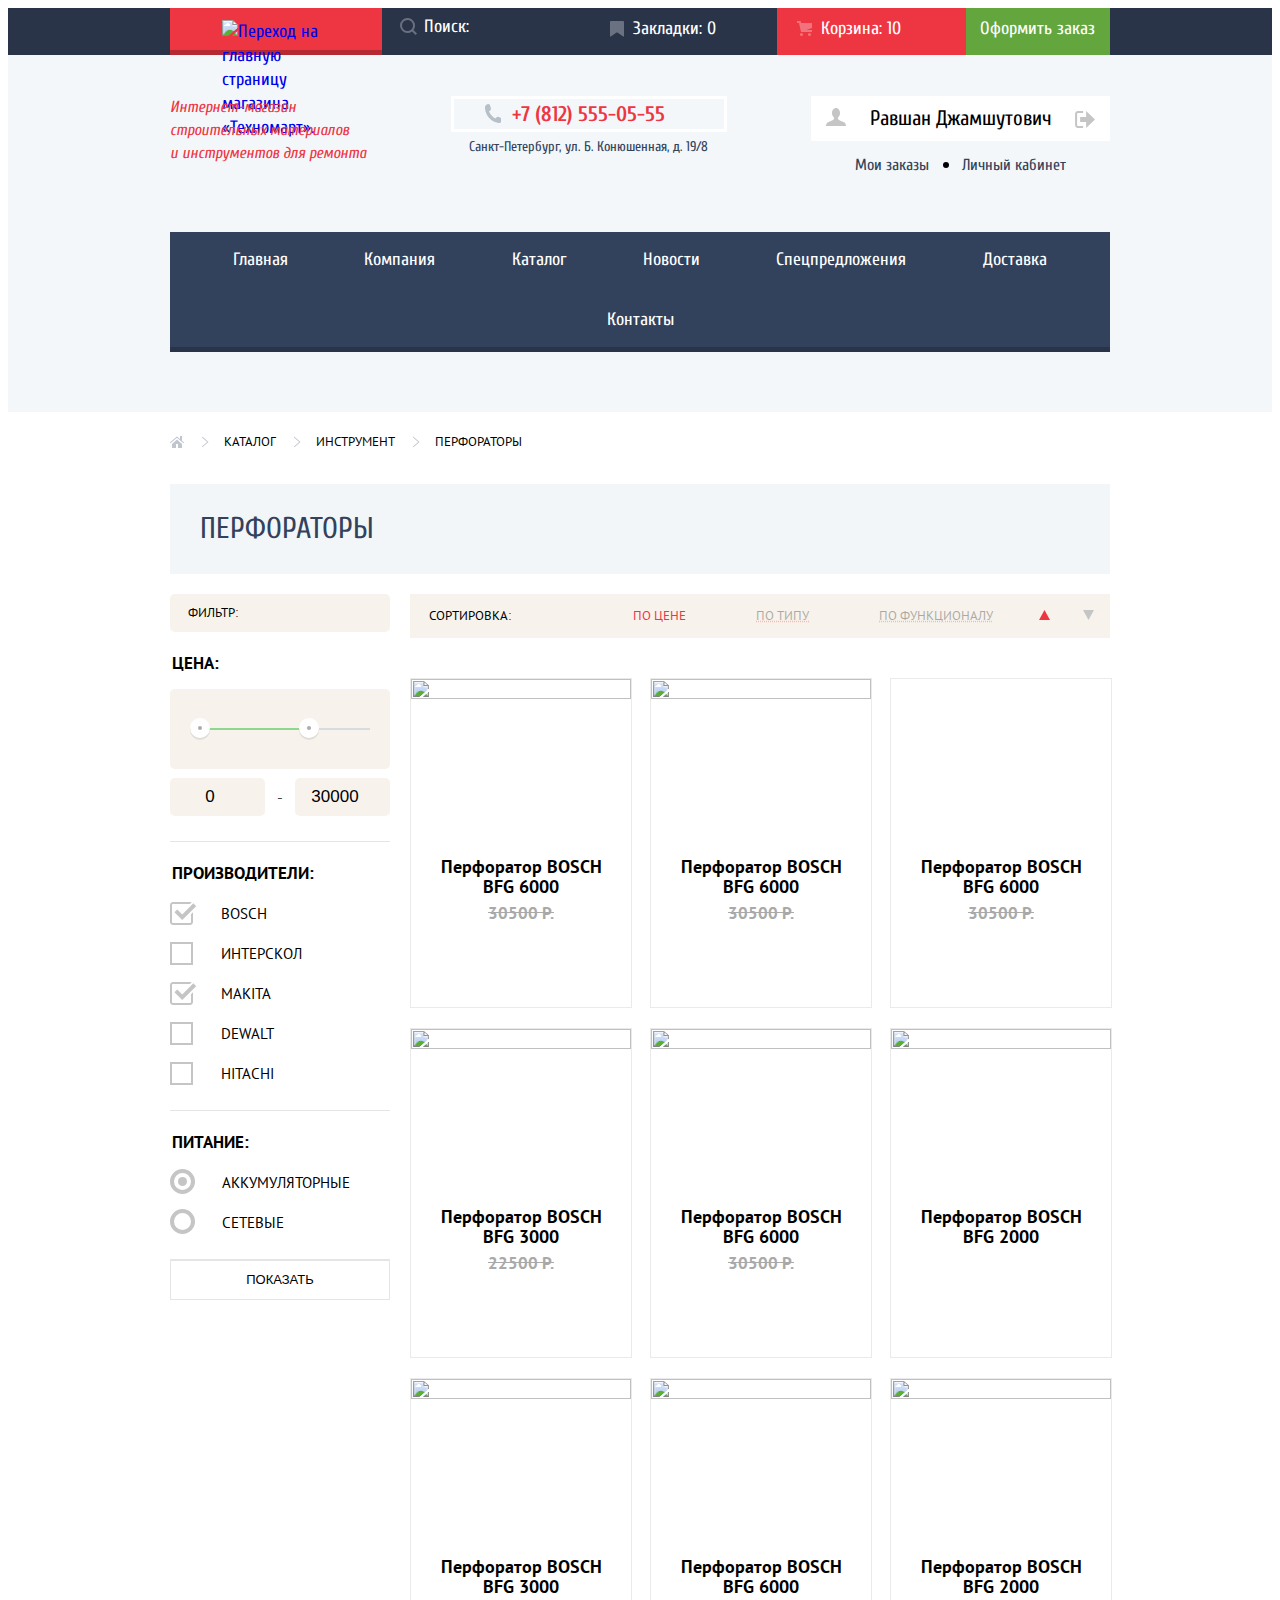
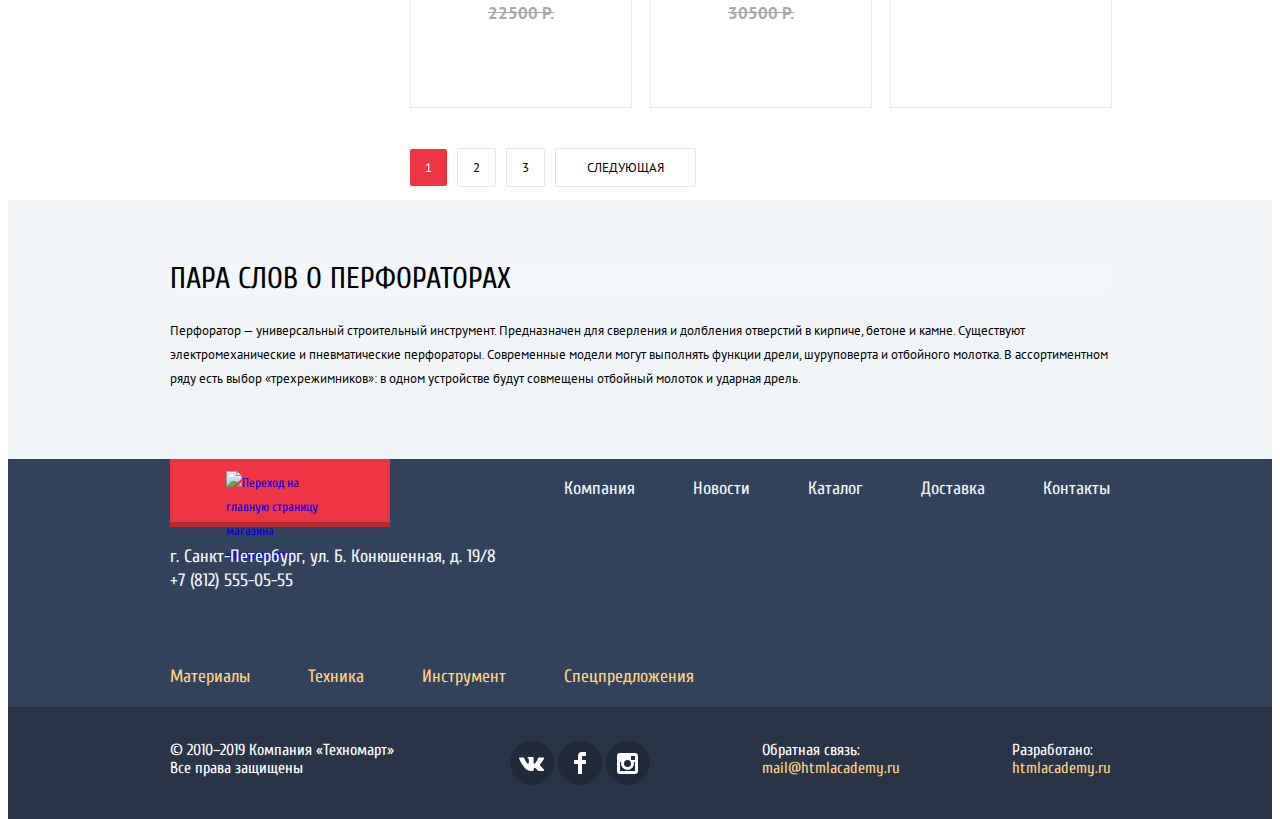
==== commit ce6e535a: "Скрыла чекбоксы и радиокнопки с помощьюappearance" ====
--- a/catalog.html
+++ b/catalog.html
@@ -133,26 +133,26 @@
             <legend>ПРОИЗВОДИТЕЛИ:</legend>
             <ul class="list  filter-list">
               <li class="filter-option  filter-checkbox">
-                <input class="filter-input-checkbox visually-hidden" id="bosh-filter" name="bosh" type="checkbox"
+                <input class="filter-input-checkbox appearance-none" id="bosh-filter" name="bosh" type="checkbox"
                   checked />
                 <label for="bosh-filter">BOSCH</label>
               </li>
               <li class="filter-option  filter-checkbox">
-                <input class="filter-input-checkbox visually-hidden" id="interskol-filter" name="interskol"
+                <input class="filter-input-checkbox appearance-none" id="interskol-filter" name="interskol"
                   type="checkbox" />
                 <label for="interskol-filter">ИНТЕРСКОЛ</label>
               </li>
               <li class="filter-option  filter-checkbox">
-                <input class="filter-input-checkbox visually-hidden" id="makita-filter" name="makita" type="checkbox"
+                <input class="filter-input-checkbox appearance-none" id="makita-filter" name="makita" type="checkbox"
                   checked />
                 <label for="makita-filter">MAKITA</label>
               </li>
               <li class="filter-option  filter-checkbox">
-                <input class="filter-input-checkbox visually-hidden" id="dewalt-filter" name="dewalt" type="checkbox" />
+                <input class="filter-input-checkbox appearance-none" id="dewalt-filter" name="dewalt" type="checkbox" />
                 <label for="dewalt-filter">Dewalt</label>
               </li>
               <li class="filter-option  filter-checkbox">
-                <input class="filter-input-checkbox visually-hidden" id="hitachi-filter" name="hitachi"
+                <input class="filter-input-checkbox appearance-none" id="hitachi-filter" name="hitachi"
                   type="checkbox" />
                 <label for="hitachi-filter">Hitachi</label>
               </li>
@@ -162,12 +162,12 @@
             <legend>ПИТАНИЕ:</legend>
             <ul class="list  filter-list">
               <li class="filter-option  filter-radio">
-                <input class="filter-input-radio  visually-hidden" type="radio" name="power-supply"
+                <input class="filter-input-radio  appearance-none" type="radio" name="power-supply"
                   id="power-supply-battery" checked />
                 <label for="power-supply-battery">Аккумуляторные</label>
               </li>
               <li class="filter-option  filter-radio">
-                <input class="filter-input-radio  visually-hidden" type="radio" name="power-supply"
+                <input class="filter-input-radio appearance-none" type="radio" name="power-supply"
                   id="power-supply-electrical" />
                 <label for="power-supply-electrical">Сетевые</label>
               </li>
--- a/css/style.css
+++ b/css/style.css
@@ -123,7 +123,9 @@
 .hidden {
   display: none;
 }
-
+.appearance-none  {
+  appearance: none;
+}
 /* centering  */
 .container-center {
   width: 940px;
@@ -1640,8 +1642,8 @@
   height: 9px;
   border-radius: 50%;
   background-color: var(--neutral-4);
-  top: 3px;
-  left: -31px;
+  top: 4px;
+  left: -32px;
 }
 
 .filter-input-checkbox+label:hover::before,
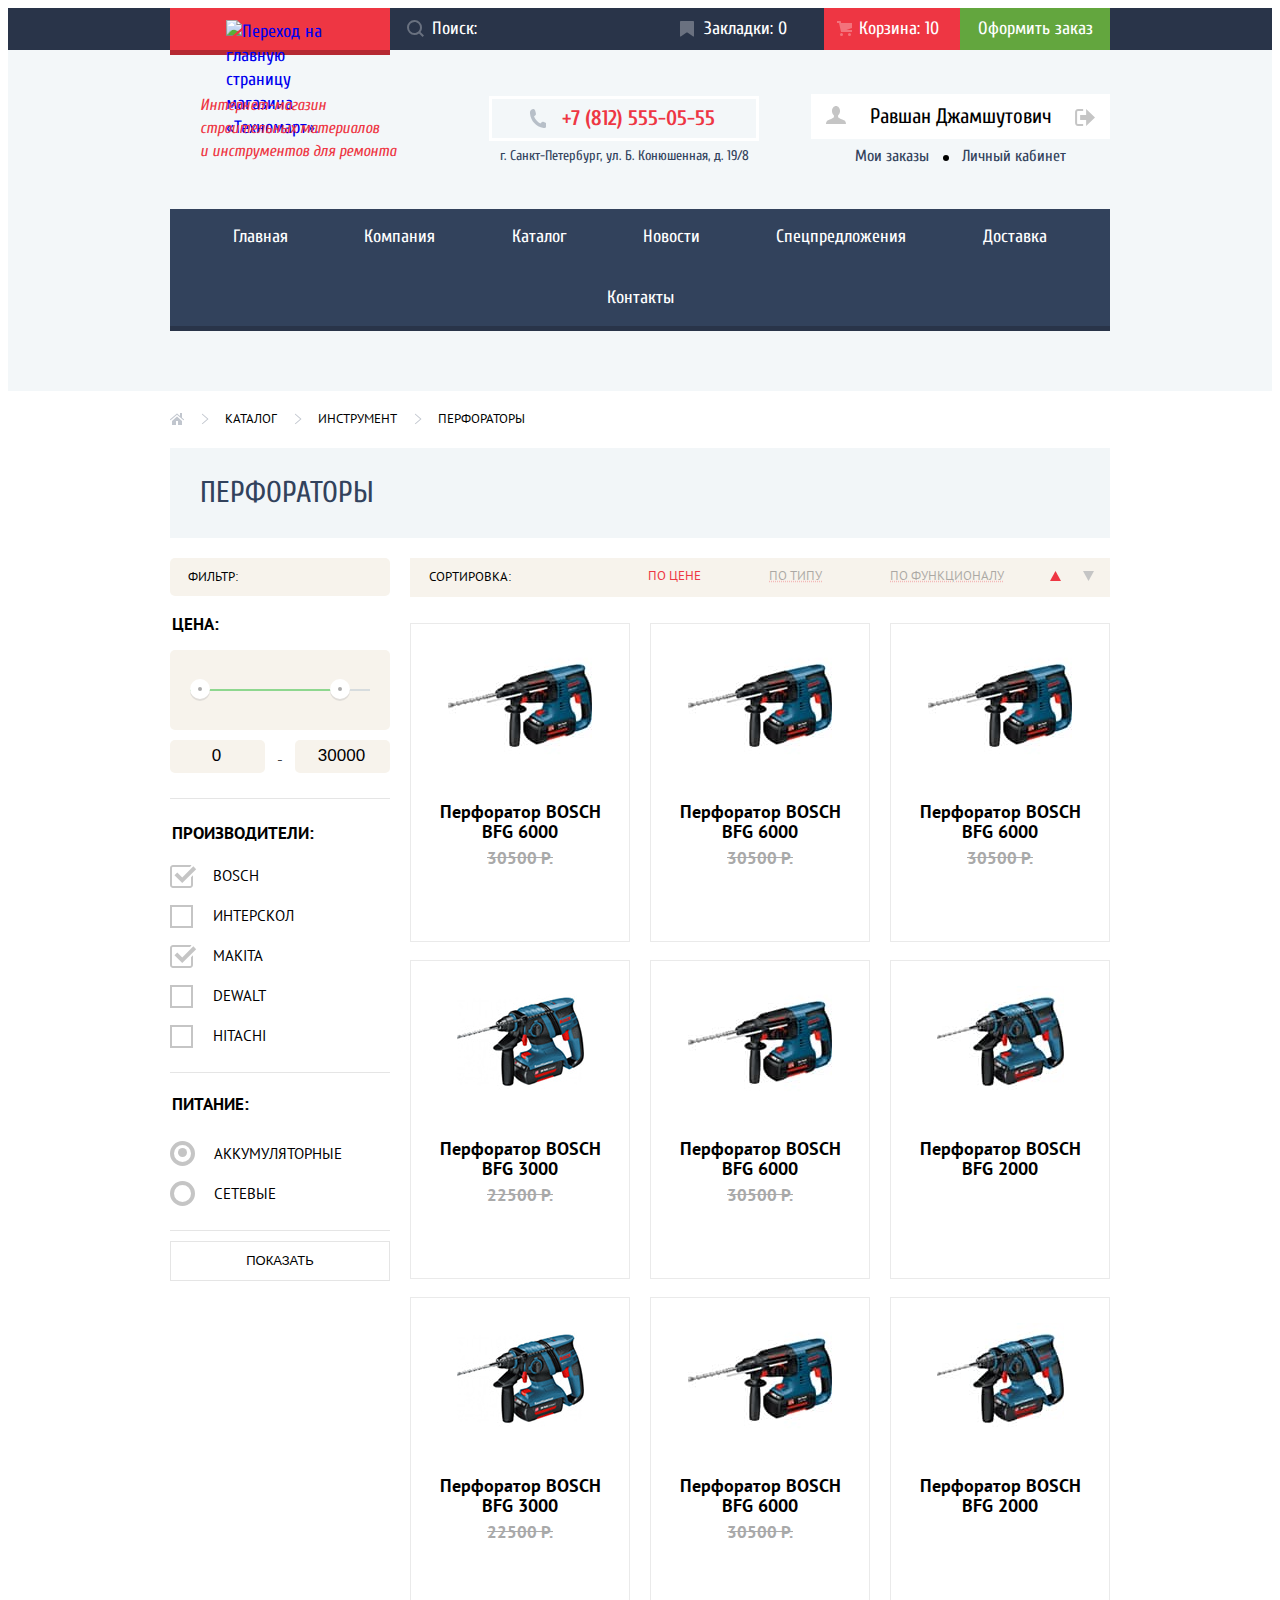
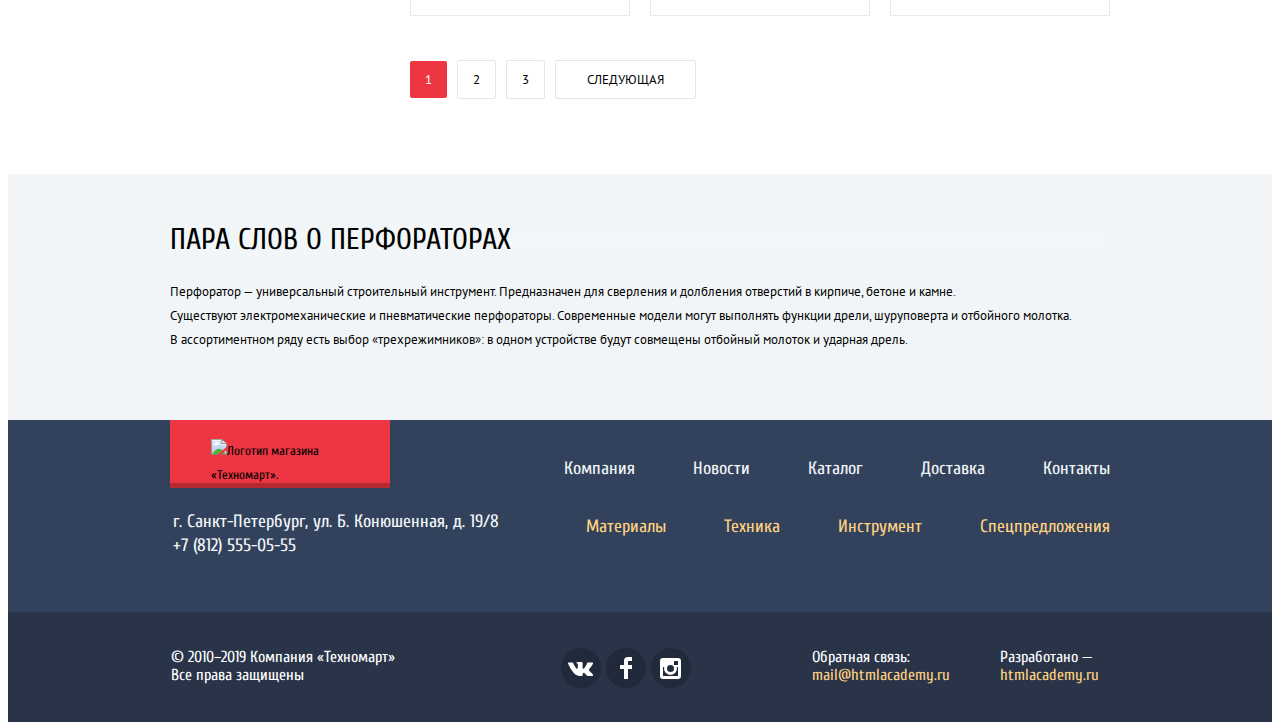
==== commit 9443e98e: "изменила марджин в фильтрах и пагинаоре, и добавила картинку в 3 карточку товара" ====
--- a/catalog.html
+++ b/catalog.html
@@ -45,10 +45,10 @@
         Интернет-магазин<br>строительных материалов<br>
         и инструментов для ремонта
       </p>
-      <p class="contacts-header">
+      <div class="contacts-header">
         <a class="phone-contacts-header" href="tel:+78125550555">+7 (812) 555-05-55</a>
-        Санкт-Петербург, ул. Б. Конюшенная, д. 19/8
-      </p>
+        <p>г. Санкт-Петербург, ул. Б. Конюшенная, д. 19/8</p>
+      </div>
       <div class="login-authorized">
         <a class="login-link-authorized" href="#">
           <span class="visually-hidden">Личный кабинет</span>
@@ -120,11 +120,11 @@
                 <div class="toggle  toggle-max" tabindex="0"></div>
               </div>
               <div class="price-controls">
-                <label class="visually-hidden" for="min-priсe-filter">Минимальная цена</label>
-                <input type="number" name="min-priсe" id="min-priсe-filter" min="0" value="0" />
+                <label class="visually-hidden" for="min-price-filter">Минимальная цена</label>
+                <input type="number" name="min-price" id="min-price-filter" min="0" value="0" />
                 <span>-</span>
-                <label class="visually-hidden" for="max-priсe-filter">Максимальная цена</label>
-                <input type="number" id="max-priсe-filter" name="max-priсe" min="0" max="30000" value="30000" />
+                <label class="visually-hidden" for="max-price-filter">Максимальная цена</label>
+                <input type="number" id="max-price-filter" name="max-price" min="0" max="30000" value="30000" />
               </div>
 
             </div>
@@ -217,7 +217,7 @@
           <li class="products-item">
             <a class="catalog-link" href="#">
               <h3 id="item1">Перфоратор BOSCH <br>BFG 6000</h3>
-              <div class="img-catalog"><img src="img/catalog/bosh6000.jpg" width="220" height="170"
+              <div class="img-catalog"><img src="img/catalog/bosh6000.jpg" width="184" height="112"
                   aria-labelledby="item1" alt="" /></div>
               <s class="price  old-price" aria-hidden="true">30500 Р.</s>
               <p class="price  new-price">25500 Р.</p>
@@ -231,7 +231,7 @@
           <li class="products-item">
             <a class="catalog-link" href="#">
               <h3 id="item2">Перфоратор BOSCH <br>BFG 6000</h3>
-              <div class="img-catalog"><img src="img/catalog/bosh6000.jpg" width="220" height="170"
+              <div class="img-catalog"><img src="img/catalog/bosh6000.jpg" width="184" height="112"
                   aria-labelledby="item2" alt="" /></div>
               <s class="price  old-price" aria-hidden="true">30500 Р.</s>
               <p class="price  new-price">25500 Р.</p>
@@ -244,8 +244,9 @@
           </li>
           <li class="products-item">
             <a class="catalog-link" href="#">
-              <h3>Перфоратор BOSCH <br>BFG 6000</h3>
-              <div class="img-catalog"></div>
+              <h3 id="item3">Перфоратор BOSCH <br>BFG 6000</h3>
+              <div class="img-catalog"><img src="img/catalog/bosh6000.jpg" width="184" height="112"
+                aria-labelledby="item3" alt="" /></div>
               <s class="price  old-price">30500 Р.</s>
               <p class="price  new-price">25500 Р.</p>
               <span class="new-product" aria-label="Новый товар"></span>
@@ -258,7 +259,7 @@
           <li class="products-item">
             <a class="catalog-link" href="#">
               <h3 id="item4">Перфоратор BOSCH <br>BFG 3000</h3>
-              <div class="img-catalog"><img src="img/catalog/bosh3000.jpg" width="220" height="170"
+              <div class="img-catalog"><img src="img/catalog/bosh3000.jpg" width="184" height="112"
                   aria-labelledby="item4" alt="" /></div>
               <s class="price  old-price" aria-hidden="true">22500 Р.</s>
               <p class="price  new-price">15500 Р.</p>
@@ -272,7 +273,7 @@
           <li class="products-item">
             <a class="catalog-link" href="#">
               <h3 id="item5">Перфоратор BOSCH <br>BFG 6000</h3>
-              <div class="img-catalog"><img src="img/catalog/bosh6000.jpg" width="220" height="170"
+              <div class="img-catalog"><img src="img/catalog/bosh6000.jpg" width="184" height="112"
                   aria-labelledby="item5" alt="" /></div>
               <s class="price  old-price" aria-hidden="true">30500 Р.</s>
               <p class="price  new-price">25500 Р.</p>
@@ -286,11 +287,11 @@
           <li class="products-item">
             <a class="catalog-link" href="#">
               <h3 id="item6">Перфоратор BOSCH<br>BFG 2000</h3>
-              <div class="img-catalog"><img src="img/catalog/bosh2000.jpg" width="220" height="170"
+              <div class="img-catalog"><img src="img/catalog/bosh2000.jpg" width="184" height="112"
                   aria-labelledby="item6" alt="" /></div>
-                  <s class="price  old-price  old-price-hidden ">30500 Р.</s>
-                <p class="price  new-price">12500 Р.</p>
-                <span class="new-product" aria-label="Новый товар"></span>
+              <s class="price  old-price  old-price-hidden ">30500 Р.</s>
+              <p class="price  new-price">12500 Р.</p>
+              <span class="new-product" aria-label="Новый товар"></span>
             </a>
             <div class="popup-menu">
               <button class="popup-menu-button  button-cart" type="button">КУПИТЬ</button>
@@ -300,7 +301,7 @@
           <li class="products-item">
             <a class="catalog-link" href="#">
               <h3 id="item7">Перфоратор BOSCH <br>BFG 3000</h3>
-              <div class="img-catalog"><img src="img/catalog/bosh3000.jpg" width="220" height="170"
+              <div class="img-catalog"><img src="img/catalog/bosh3000.jpg" width="184" height="112"
                   aria-labelledby="item7" alt="" /></div>
               <s class="price  old-price" aria-hidden="true">22500 Р.</s>
               <p class="price  new-price">15500 Р.</p>
@@ -314,7 +315,7 @@
           <li class="products-item">
             <a class="catalog-link" href="#">
               <h3 id="item8">Перфоратор BOSCH <br>BFG 6000</h3>
-              <div class="img-catalog"><img src="img/catalog/bosh6000.jpg" width="220" height="170"
+              <div class="img-catalog"><img src="img/catalog/bosh6000.jpg" width="184" height="112"
                   aria-labelledby="item8" alt="" /></div>
               <s class="price  old-price" aria-hidden="true">30500 Р.</s>
               <p class="price  new-price">25500 Р.</p>
@@ -328,9 +329,9 @@
           <li class="products-item">
             <a class="catalog-link" href="#">
               <h3 id="item9">Перфоратор BOSCH<br>BFG 2000</h3>
-              <div class="img-catalog"><img src="img/catalog/bosh2000.jpg" width="220" height="170"
+              <div class="img-catalog"><img src="img/catalog/bosh2000.jpg" width="184" height="112"
                   aria-labelledby="item9" alt="" /></div>
-                  <s class="price  old-price  old-price-hidden ">30500 Р.</s>
+              <s class="price  old-price  old-price-hidden ">30500 Р.</s>
               <p class="price  new-price">12500 Р.</p>
               <span class="new-product" aria-label="Новый товар"></span>
             </a>
@@ -364,9 +365,9 @@
         <h2 class="title">ПАРА СЛОВ О ПЕРФОРАТОРАХ</h2>
         <p>
           Перфоратор — универсальный строительный инструмент. Предназначен для
-          сверления и долбления отверстий в кирпиче, бетоне и камне. Существуют
+          сверления и долбления отверстий в кирпиче, бетоне и камне.<br> Существуют
           электромеханические и пневматические перфораторы. Современные модели
-          могут выполнять функции дрели, шуруповерта и отбойного молотка. В
+          могут выполнять функции дрели, шуруповерта и отбойного молотка.<br> В
           ассортиментном ряду есть выбор «трехрежимников»: в одном устройстве
           будут совмещены отбойный молоток и ударная дрель.
         </p>
@@ -376,45 +377,48 @@
   </main>
   <footer class="main-footer">
     <div class="container-center top-footer">
-      <a class="logo footer-logo" href="index.html">
-        <img src="img/logo/logo-technomart-footer.svg" width="108" height="18"
-          alt="Переход на главную страницу магазина «Техномарт»." />
-      </a>
-      <ul class="navigation list  footer-nav">
-        <li class="footer-nav-item">
-          <a href="#">Компания</a>
-        </li>
-        <li class="footer-nav-item">
-          <a href="#">Новости</a>
-        </li>
-        <li class="footer-nav-item">
-          <a href="#">Каталог</a>
-        </li>
-        <li class="footer-nav-item">
-          <a href="#">Доставка</a>
-        </li>
-        <li class="footer-nav-item">
-          <a href="#">Контакты</a>
-        </li>
-      </ul>
-      <p class="footer-contacts">
-        г. Санкт-Петербург, ул. Б. Конюшенная, д. 19/8<br />
-        <a href="tel:+78125550555">+7 (812) 555-05-55</a>
-      </p>
-      <ul class="navigation list  footer-menu-nav">
-        <li class="footer-menu-item">
-          <a href="#">Материалы</a>
-        </li>
-        <li class="footer-menu-item">
-          <a href="#">Техника</a>
-        </li>
-        <li class="footer-menu-item">
-          <a href="#">Инструмент</a>
-        </li>
-        <li class="footer-menu-item">
-          <a href="#">Спецпредложения</a>
-        </li>
-      </ul>
+      <div class="top-footer-columns">
+        <a class="logo footer-logo">
+          <img src="img/logo/logo-technomart-footer.svg" width="138" height="23" alt="Логотип магазина «Техномарт»." />
+        </a>
+        <p class="footer-contacts">
+          г. Санкт-Петербург, ул. Б. Конюшенная, д. 19/8<br />
+          <a href="tel:+78125550555">+7 (812) 555-05-55</a>
+        </p>
+      </div>
+      <div class="top-footer-columns">
+        <ul class="navigation list  footer-nav">
+          <li class="footer-nav-item">
+            <a href="#">Компания</a>
+          </li>
+          <li class="footer-nav-item">
+            <a href="#">Новости</a>
+          </li>
+          <li class="footer-nav-item">
+            <a href="#">Каталог</a>
+          </li>
+          <li class="footer-nav-item">
+            <a href="#">Доставка</a>
+          </li>
+          <li class="footer-nav-item">
+            <a href="#">Контакты</a>
+          </li>
+        </ul>
+        <ul class="navigation list  footer-menu-nav">
+          <li class="footer-menu-item">
+            <a href="#">Материалы</a>
+          </li>
+          <li class="footer-menu-item">
+            <a href="#">Техника</a>
+          </li>
+          <li class="footer-menu-item">
+            <a href="#">Инструмент</a>
+          </li>
+          <li class="footer-menu-item">
+            <a href="#">Спецпредложения</a>
+          </li>
+        </ul>
+      </div>
     </div>
     <div class="footer-container">
       <div class="container-center">
@@ -438,12 +442,20 @@
           <a href="mailto:mail@htmlacademy.ru">mail@htmlacademy.ru</a>
         </p>
         <p class="developer">
-          Разработано:
+          Разработано —
           <a href="https://htmlacademy.ru/intensive/htmlcss">htmlacademy.ru</a>
         </p>
       </div>
     </div>
   </footer>
+  <section class="modal  modal-add-cart hidden">
+    <h2>Товар добавлен в корзину!</h2>
+    <div class="modal-footer-container">
+      <a class="button" href="">ОФОРМИТЬ ЗАКАЗ</a>
+      <a class="button continue" href="">ПРОДОЛЖИТЬ ПОКУПКИ</a>
+    </div>
+    <button type="button" class="close-button" aria-label="Закрыть"></button>
+  </section>
 </body>
 
 </html>
--- a/css/style.css
+++ b/css/style.css
@@ -22,6 +22,8 @@
   --neutral-10: #D7DCDE;
   --neutral-11: #ABABAB;
   --neutral-12: #B5B5B5;
+  --neutral-13: #F4F4F4;
+
   /*  red-palette */
   --red-1: #EE3643;
   --red-2: #CA2C37;
@@ -86,6 +88,7 @@
 img {
   max-width: 100%;
   height: auto;
+  object-fit: contain;
 }
 
 .navigation {
@@ -108,10 +111,11 @@
   font-weight: normal;
   margin: 0;
   padding: 0;
-
 }
 
 .button {
+  display: block;
+  text-align: center;
   background-color: var(--red-1);
   font-family: "Cuprum", "Nimbus Sans L", "Helvetica", "Arial", sans-serif;
   font-size: 14px;
@@ -123,9 +127,11 @@
 .hidden {
   display: none;
 }
-.appearance-none  {
+
+.appearance-none {
   appearance: none;
 }
+
 /* centering  */
 .container-center {
   width: 940px;
@@ -159,8 +165,7 @@
 
 .header-container .container-center {
   display: flex;
-
-
+  height: 42px;
 }
 
 .logo {
@@ -168,7 +173,6 @@
   box-shadow: inset 0px -5px 0px rgba(var(--black-rgb), 0.24);
   width: 220px;
   height: 47px;
-
 }
 
 .logo img {
@@ -186,15 +190,14 @@
   width: 17px;
   height: 17px;
   position: absolute;
-  top: 9px;
-  left: 12px;
+  top: 11px;
+  left: 11px;
 }
 
 .search,
 .btn-search {
   background-color: transparent;
   border: none;
-
 }
 
 .search {
@@ -202,6 +205,7 @@
   height: 100%;
   padding-bottom: 9px;
   padding-left: 42px;
+  padding-top: 9px;
 }
 
 
@@ -218,15 +222,13 @@
   opacity: 1;
   font-family: "Cuprum", "Nimbus Sans L", "Helvetica", "Arial", sans-serif;
   font-size: 18px;
-
-
 }
 
 .search:-ms-input-placeholder {
   color: var(--white);
   font-family: "Cuprum", "Nimbus Sans L", "Helvetica", "Arial", sans-serif;
   font-size: 18px;
-  line-height: 24px;
+  line-height: 24px
 }
 
 /*  search-focus */
@@ -248,18 +250,19 @@
 /*link-header */
 .link {
   width: 150px;
+  box-sizing: border-box;
   color: var(--white);
   padding-top: 9px;
-
+  padding-bottom: 9px;
 }
 
 .bookmark-link {
-  padding-left: 38px;
+  padding-left: 43px;
   position: relative;
 }
 
 .cart-link {
-  padding-left: 44px;
+  padding-left: 49px;
   position: relative;
 }
 
@@ -272,7 +275,7 @@
   background-position: 0 0;
   background-repeat: no-repeat;
   top: 13px;
-  left: 15px;
+  left: 20px;
   opacity: 0.3;
 }
 
@@ -285,7 +288,7 @@
   background-position: 0 0;
   background-repeat: no-repeat;
   top: 13px;
-  left: 20px;
+  left: 26px;
   opacity: 0.3;
 }
 
@@ -321,10 +324,9 @@
 /* middle-header */
 .middle-container-center {
   display: flex;
-  padding: 41px 0;
-  justify-content: space-between;
-}
-
+  padding-top: 44px;
+  padding-bottom: 40px;
+}
 
 .info {
   font-style: italic;
@@ -332,19 +334,27 @@
   line-height: 23px;
   color: var(--red-1);
   margin: 0;
+  padding-left: 30px;
 }
 
 /*contacts-header */
+
 .contacts-header {
+  margin-left: 93px;
+  margin-right: auto;
+  padding-top: 2px;
+}
+
+.contacts-header p {
   text-align: center;
   font-size: 14px;
   line-height: 24px;
   color: var(--dark-2);
   margin: 0;
-
 }
 
 .phone-contacts-header {
+  box-sizing: border-box;
   display: block;
   margin-bottom: 3px;
   position: relative;
@@ -355,6 +365,9 @@
   line-height: 30px;
   color: var(--red-1);
   border: 3px solid var(--white);
+  padding-top: 4px;
+  padding-left: 29px;
+  padding-bottom: 5px;
 }
 
 .phone-contacts-header::before {
@@ -365,15 +378,14 @@
   background-image: url("../img/icon/icon-phone.svg");
   background-repeat: no-repeat;
   background-position: 0 0;
-  left: 30px;
-  top: 5px;
-
+  left: 37px;
+  top: 10px;
 }
 
 /* login  */
 .login {
   display: flex;
-  width: 277px;
+  width: 281px;
   justify-content: space-between;
   position: relative;
 }
@@ -392,19 +404,17 @@
 .enter-link {
   padding-left: 45px;
   width: 121px;
-
 }
 
 .login-icon {
   position: absolute;
-  top: 12px;
-  left: 18px;
+  top: 14px;
+  left: 20px;
 }
 
 .new-login-link {
   width: 150px;
   text-align: center;
-  margin-left: 10px;
 }
 
 .login-link:hover {
@@ -436,13 +446,11 @@
   justify-content: space-around;
   padding-left: 25px;
   padding-right: 25px;
-
 }
 
 .site-navigation-item a {
   display: block;
-  padding: 16px 28px 20px;
-
+  padding: 16px 28px 21px;
 }
 
 .site-navigation-item:last-child {
@@ -479,7 +487,6 @@
 
 .materials {
   background-color: var(--yellow-1);
-
 }
 
 .tools {
@@ -492,6 +499,7 @@
 
 .sale {
   background-color: var(--green-4);
+  padding-bottom: 23px;
 }
 
 .delivery {
@@ -499,7 +507,9 @@
 }
 
 .menu-nav-item {
-  padding: 21px;
+  padding-top: 20px;
+  padding-left: 23px;
+  padding-bottom: 21px;
   position: relative;
 }
 
@@ -510,38 +520,47 @@
   position: absolute;
   background-position: 0 0;
   background-repeat: no-repeat;
-  top: 32px;
-  right: 35px;
+
 }
 
 .materials::after {
   background-image: url("../img/icon/icon-material.svg");
   width: 44px;
   height: 65px;
+  top: 31px;
+  right: 43px;
 }
 
 .tools::after {
   background-image: url("../img/icon/icon-tools.svg");
   width: 75px;
   height: 61px;
+  right: 31px;
+  top: 33px;
 }
 
 .technic::after {
   background-image: url("../img/icon/icon-techniс.svg");
   width: 78px;
   height: 62px;
+  right: 31px;
+  top: 33px;
 }
 
 .sale::after {
   background-image: url("../img/icon/icon-sale.svg");
   width: 59px;
   height: 72px;
+  right: 44px;
+  top: 27px;
 }
 
 .delivery::after {
   background-image: url("../img/icon/icon-delivery.svg");
   width: 78px;
   height: 63px;
+  right: 31px;
+  top: 32px;
 }
 
 /* new  */
@@ -555,8 +574,6 @@
   position: absolute;
   top: 0;
   right: 0;
-
-
 }
 
 .menu-nav-item h3 {
@@ -566,6 +583,10 @@
   margin-top: 0;
   margin-bottom: 14px;
   color: var(--white);
+}
+
+.sale h3 {
+  margin-bottom: 12px;
 }
 
 .menu-btn {
@@ -621,31 +642,31 @@
   line-height: 36px;
   color: var(--white);
   margin: 0;
+  text-transform: uppercase;
 }
 
 .slider p {
   font-size: 18px;
   line-height: 24px;
   color: var(--white);
-  margin-top: 5px;
+  margin-top: 7px;
   margin-bottom: 0;
 }
 
 .slider img {
   position: absolute;
   top: 0;
-
 }
 
 .slider .button {
   position: absolute;
   box-sizing: border-box;
-  width: 192px;
+  width: 193px;
   text-align: center;
-  padding-top: 11px;
-  padding-bottom: 9px;
-  bottom: 20px;
-  left: 25px;
+  padding-top: 10px;
+  padding-bottom: 10px;
+  bottom: 28px;
+  left: 24px;
 }
 
 /* control-slider */
@@ -653,7 +674,7 @@
   position: absolute;
   width: 22px;
   height: 40px;
-  top: 115px;
+  top: 122px;
   background-image: url("../img/decors/icon-left.png");
   background-position: 0 0;
   background-repeat: no-repeat;
@@ -666,46 +687,52 @@
 }
 
 .prev {
-  left: 25px;
+  left: 24px;
 }
 
 .next {
-  right: 25px;
+  right: 20px;
   transform: rotate(180deg);
 }
 
 .radio-btn-slider {
   position: absolute;
-  bottom: 20px;
-  left: 280px;
-
+  bottom: 30px;
+  left: 295px;
 }
 
 .btn-slider {
+  box-sizing: border-box;
   width: 10px;
   height: 10px;
   padding: 0;
-  border: none;
   border-radius: 50%;
-  background-color: var(--white);
-  margin-left: 10px;
-
+  border: 2px solid var(--white);
+  margin-right: 6px;
+}
+
+.btn-slider:last-child {
+  margin-right: 0;
 }
 
 .btn-slider:focus {
   outline: none;
 }
 
+.next-radio {
+  background-color: var(--white);
+}
+
 .active-radio {
   background-color: var(--red-1);
-  border: 2px solid var(--white);
+
 }
 
 /* popular-section */
 .popular-container {
   display: flex;
   align-items: center;
-  padding: 25px 14px 26px 28px;
+  padding: 24px 14px 26px 28px;
   background-color: var(--neutral-1);
 }
 
@@ -716,9 +743,8 @@
 .popular-container .button {
   text-align: center;
   width: 192px;
-  padding-top: 11px;
-  padding-bottom: 9px;
-
+  padding-top: 10px;
+  padding-bottom: 11px;
 }
 
 /* catalog */
@@ -727,7 +753,6 @@
 }
 
 .products-list {
-
   display: grid;
   grid-template-columns: repeat(4, 220px);
   gap: 20px;
@@ -738,6 +763,7 @@
 
 .products-item {
   position: relative;
+  min-height: 318px;
 }
 
 .catalog-link {
@@ -749,6 +775,7 @@
   background-color: var(--white);
   border: 1px solid var(--neutral-6);
   position: relative;
+  box-sizing: border-box;
 }
 
 .products-item h3 {
@@ -766,6 +793,12 @@
   width: 220px;
   height: 170px;
   order: -1;
+  text-align: center;
+}
+
+.img-catalog img {
+  object-fit: scale-down;
+
 }
 
 .price {
@@ -777,7 +810,7 @@
 
 .old-price {
   color: var(--neutral-5);
-  margin-bottom: 13px;
+  margin-bottom: 15px;
 }
 
 .new-price {
@@ -787,9 +820,12 @@
   background-repeat: no-repeat;
   width: 141px;
   height: 38px;
-  text-align: center;
   box-sizing: border-box;
   padding-top: 10px;
+  padding-left: 32px;
+  margin-top: 0;
+  margin-bottom: 21px;
+  margin-left: 14px;
 }
 
 .new-product {
@@ -807,8 +843,6 @@
 .catalog-link:hover {
   border: 1px solid var(--neutral-6);
   box-shadow: 0px 4px 20px rgba(var(--black-rgb), 0.15);
-
-
 }
 
 .catalog-link:hover .img-catalog {
@@ -818,22 +852,21 @@
 .catalog-link:hover+.popup-menu,
 .popup-menu:hover {
   display: block;
-
 }
 
 /*  pop-up menu item  */
 .popup-menu {
   display: none;
   position: absolute;
-  width: 220px;
-  height: 170px;
+  width: 218px;
+  margin-left: 1px;
+  height: 168px;
   box-sizing: border-box;
   top: 1px;
   left: 1px;
   background-color: var(--white);
   padding-top: 38px;
   text-align: center;
-
 }
 
 .popup-menu-button {
@@ -847,7 +880,6 @@
   color: var(--white);
   outline: none;
   border: none;
-
 }
 
 .button-cart {
@@ -855,14 +887,12 @@
   box-shadow: inset 0px -3px 0px var(--green-5);
   border-radius: 2px;
   margin-bottom: 10px;
-
 }
 
 .button-bookmark {
   background-color: transparent;
   border: 3px solid var(--green-1);
   color: var(--dark-2);
-
 }
 
 /* status-popup-menu-cart */
@@ -885,7 +915,11 @@
 
 /* brands card */
 .brands {
-  margin-bottom: 70px;
+  margin-bottom: 67px;
+}
+
+.brands .popular-container {
+  padding-right: 19px;
 }
 
 .brands-list {
@@ -893,6 +927,7 @@
   grid-template-columns: repeat(4, 1fr);
   gap: 20px;
   padding: 0;
+  margin-top: 20px;
 }
 
 .brands-item a {
@@ -901,23 +936,20 @@
   height: 145px;
 }
 
-
 .brands-item a:hover {
   box-shadow: 0px 4px 20px rgba(var(--black-rgb), 0.15);
 }
 
 .brands-item a:active {
   background-color: rgba(var(--black-rgb), 0.01);
-
 }
 
 /*section service */
 
 .service {
   background-color: var(--neutral-2);
-  margin-bottom: 70px;
-  padding-top: 64px;
-
+  margin-bottom: 69px;
+  padding-top: 66px;
 }
 
 .service .container-columns {
@@ -925,40 +957,45 @@
   grid-template-columns: 240px 1fr;
   column-gap: 80px;
   margin-bottom: 0;
-
 }
 
 .service h2,
 .about .title,
 .contacts .title {
   color: var(--black);
+}
+
+.service h2 {
   margin-bottom: 25px;
+}
+
+.about .title,
+.contacts .title {
+  margin-bottom: 20px;
 }
 
 .service p {
   margin-top: 0;
-  margin-bottom: 70px;
+  margin-bottom: 68px;
 }
 
 .service-content {
   display: flex;
-
 }
 
 .service-list {
   padding: 0;
-  margin: 0 80px 99px 0;
+  margin: 3px 80px 99px 0;
   width: 240px;
   position: relative;
-
 }
 
 .service-item a {
   box-sizing: border-box;
   display: block;
   width: 240px;
-  height: 61px;
-  padding: 13px 22px 17px;
+  height: 62px;
+  padding: 14px 22px 17px;
   background-color: var(--dark-2);
   box-shadow: 0px 1px 0px var(--dark-1), inset 0px 1px 0px var(--dark-5);
   font-family: "Cuprum", "Nimbus Sans L", "Helvetica", "Arial", sans-serif;
@@ -979,7 +1016,6 @@
   background-repeat: no-repeat;
   top: -47px;
   right: 0;
-
 }
 
 /*description-service*/
@@ -992,30 +1028,45 @@
 .desk-service-item {
   height: 100%;
   background-repeat: no-repeat;
-  background-position: right;
-
 }
 
 .desk-service-item .title {
   margin-top: 0;
-  margin-bottom: 30px;
+  margin-bottom: 30px
 }
 
 .delivery-service {
   background-image: url("../img/service/serviсe-delivery.png");
   background-size: 468px 261px;
-
+  background-position: 151px 22px;
+}
+
+.desk-service-item p {
+  margin-bottom: 3px;
 }
 
 .guarantee-service {
   background-image: url("../img/service/serviсe-guarantee.png");
   background-size: 389px 283px;
+  background-position: 239px 0;
 }
 
 .credit-service {
   background-image: url("../img/service/serviсe-credit.png");
   background-size: 465px 285px;
-
+  background-position-x: 164px;
+}
+
+.credit-service .button {
+  width: 195px;
+  padding-top: 10px;
+  padding-bottom: 10px;
+  border-radius: 2px;
+
+}
+
+.credit-service p {
+  margin-bottom: 27px;
 }
 
 /* current  type of service */
@@ -1040,34 +1091,44 @@
   font-family: "Cuprum", "Nimbus Sans L", "Helvetica", "Arial", sans-serif;
   font-size: 18px;
   line-height: 24px;
+  padding-top: 5px;
+  margin-bottom: 7px;
 }
 
 /* about  & contacts */
+
 .container-columns-about {
   display: flex;
+  justify-content: space-between;
   margin-bottom: 70px;
-
+  margin-bottom: 58px;
+  padding-bottom: 10px;
 }
 
 .about {
-  margin-right: 180px;
-}
-
-.container-columns-about p {
-  margin: 0;
-}
-
-.about p:nth-child(2) {
-  margin-bottom: 53px;
-}
+  width: 450px;
+}
+
+.text-about p {
+  margin-top: 0;
+  margin-bottom: 25px;
+  padding-top: 3px;
+  box-sizing: border-box;
+}
+
+.text-about p:last-child {
+  margin-bottom: 0;
+}
+
 
 .transport-list {
   margin-top: 0;
   padding-left: 37px;
   margin-bottom: 20px;
-}
+  }
 
 /* transport-list decor */
+
 .transport-item {
   position: relative;
 }
@@ -1078,8 +1139,12 @@
   width: 25px;
   height: 2px;
   background-color: var(--red-1);
-  top: 14px;
+  top: 17px;
   left: -37px;
+}
+
+.contacts {
+  width: 300px;
 }
 
 .contacts p {
@@ -1089,21 +1154,22 @@
 .contacts img {
   width: 300px;
   height: 158px;
-  margin-bottom: 25px;
+  margin-bottom: 19px;
 }
 
 /*buttons*/
 .container-columns-about .button {
-  padding-top: 11px;
-  padding-bottom: 9px;
-
+  padding-top: 10px;
+  padding-bottom: 10px;
 }
 
 .about .button {
   box-sizing: border-box;
   width: 220px;
+  height: 38px;
   padding-left: 40px;
   padding-right: 40px;
+  padding-top: 9px;
 }
 
 .contacts .button {
@@ -1116,18 +1182,25 @@
 .main-footer {
   background-color: var(--dark-2);
   font-family: "Cuprum", "Nimbus Sans L", "Helvetica", "Arial", sans-serif;
+  /* padding-top: 1px;*/
 }
 
 .top-footer {
-  min-height: 193px;
+  min-height: 192px;
   display: flex;
-  flex-wrap: wrap;
+  justify-content: space-between;
 }
 
 .footer-logo {
   width: 220px;
   height: 68px;
-  margin-right: 174px;
+  display: block;
+  padding: 19px 41px 25px 41px;
+  box-sizing: border-box;
+}
+
+.footer-logo img {
+  margin: 0;
 }
 
 .footer-container {
@@ -1141,7 +1214,8 @@
   display: flex;
   flex-wrap: wrap;
   padding-left: 0;
-
+  margin-top: 37px;
+  margin-bottom: 0;
 }
 
 .footer-nav-item {
@@ -1160,8 +1234,10 @@
   display: flex;
   flex-wrap: wrap;
   padding-left: 0;
-}
-
+  margin-top: 34px;
+  margin-bottom: 0;
+  margin-left: 22px;
+}
 
 .footer-menu-item a {
   color: var(--yellow-3);
@@ -1179,8 +1255,8 @@
   font-size: 18px;
   line-height: 24px;
   color: var(--neutral-3);
-  margin-bottom: 54px;
-  margin-right: 92px;
+  margin-top: 22px;
+  margin-left: 3px;
 }
 
 .footer-contacts a {
@@ -1188,44 +1264,47 @@
   color: inherit;
 }
 
-
 /* footer-bottom  */
+
 .footer-container .container-center {
   display: flex;
   justify-content: space-between;
-  padding-top: 34px;
+  padding-top: 36px;
   padding-bottom: 30px;
+  padding-right: 12px;
+  padding-left: 1px;
+  box-sizing: border-box;
 }
 
 .copy {
   min-width: 227px;
-  margin: 0;
+  margin: 0 45px 0 0;
   font-size: 16px;
   line-height: 18px;
   color: var(--white);
 }
 
 /*social-link*/
+
 .social-list {
   padding: 0;
-  margin: 0;
+  margin: 0 auto 0;
   min-width: 134px;
 }
 
 .social-item {
   display: inline-block;
-
 }
 
 .social-item a {
   display: block;
-  width: 44px;
-  height: 44px;
+  width: 40px;
+  height: 40px;
   background-color: var(--dark-6);
   border-radius: 50%;
   background-repeat: no-repeat;
   background-position: center;
-
+  margin-right: 1px;
 }
 
 .vk {
@@ -1243,9 +1322,14 @@
   background-size: 21px 21px;
 }
 
+.feedback,
+.developer {
+  margin: 0;
+}
+
 .feedback {
   width: 137px;
-
+  margin-right: 51px;
 }
 
 .developer {
@@ -1259,6 +1343,7 @@
 }
 
 /* state footer-link */
+
 .footer-nav-item a:hover,
 .footer-menu-item a:hover {
   text-decoration: underline;
@@ -1275,10 +1360,6 @@
   background-color: var(--red-1);
 }
 
-.feedback,
-.developer {
-  margin: 0;
-}
 
 .feedback a:hover,
 .developer a:hover {
@@ -1295,12 +1376,36 @@
 
 
 /* header */
+
 .inner-page .main-header {
-  margin-bottom: 21px;
+  margin-bottom: 19px;
 }
 
 .full-cart {
   background-color: var(--red-1);
+}
+
+/*link catalog */
+.inner-page .cart-link {
+  width: 136px;
+  padding-left: 35px;
+}
+
+.inner-page .cart-link::before {
+  left: 13px;
+}
+
+.inner-page .bookmark-link {
+  padding-left: 30px;
+}
+
+.inner-page .bookmark-link::before {
+  left: 6px;
+}
+
+/* contact */
+.inner-page .contacts-header {
+  margin-top: 0;
 }
 
 /*login*/
@@ -1319,13 +1424,11 @@
   font-size: 21px;
   line-height: 21px;
   color: var(--black);
-
 }
 
 .user-icon {
   position: absolute;
   left: 15px;
-
 }
 
 .user-icon-out {
@@ -1337,7 +1440,6 @@
 .login-link-authorized p {
   margin: 0;
   padding: 0;
-
 }
 
 .user-icon:hover path,
@@ -1352,13 +1454,13 @@
 
 .user-link-block {
   text-align: center;
+  margin-top: 6px;
 }
 
 .user-link {
   font-size: 16px;
   line-height: 18px;
   color: var(--dark-2);
-
 }
 
 
@@ -1383,12 +1485,18 @@
   height: 6px;
   border-radius: 50%;
   background-color: var(--black);
-  top: 6px;
+  top: 8px;
   right: -20px;
 }
 
+.inner-page .middle-container-center {
+  padding-bottom: 27px;
+}
+
 /* content-catalog */
+
 /*grid*/
+
 .page-catalog .container-grid {
   display: grid;
   grid-template-columns: 220px 1fr;
@@ -1401,8 +1509,10 @@
 }
 
 /*breadcrumbs*/
+
 .breadcrumbs-list {
   margin-top: 0;
+  margin-bottom: 0;
   padding: 0;
   display: flex;
   flex-wrap: wrap;
@@ -1410,7 +1520,7 @@
 }
 
 .breadcrumbs-item {
-  margin-right: 40px;
+  margin-right: 41px;
   position: relative;
 }
 
@@ -1439,14 +1549,14 @@
   right: -25px;
 }
 
-.breadcrumbs-item:last-child:after {
+.breadcrumbs-item:last-child::after {
   display: none;
 }
 
 /*  h1  */
+
 .page-catalog .title {
   background-color: var(--neutral-7);
-
 }
 
 .page-catalog h1 {
@@ -1469,18 +1579,16 @@
   margin: 0;
 }
 
-
 /* filters  */
+
 .filter {
   width: 220px;
   grid-row: 3/-1;
-
 }
 
 .filter .page-title {
   background-color: var(--neutral-8);
   border-radius: 5px;
-
 }
 
 .filter-form fieldset {
@@ -1495,10 +1603,11 @@
   font-size: 17px;
   line-height: 30px;
   text-transform: uppercase;
-  padding-top: 16px;
+  padding-top: 13px;
 }
 
 /*price*/
+
 .range-filter {
   margin-bottom: 25px;
   margin-top: 11px;
@@ -1510,7 +1619,7 @@
   border-radius: 5px;
   width: 100%;
   height: 80px;
-  margin-bottom: 9px;
+  margin-bottom: 10px;
   padding-top: 39px;
   padding-left: 20px;
   padding-right: 20px;
@@ -1520,13 +1629,12 @@
 .scale {
   background-color: var(--neutral-10);
   height: 2px;
-
 }
 
 .bar {
   height: 2px;
   background-color: var(--green-4);
-  width: 70%;
+  width: 80%;
 }
 
 .toggle {
@@ -1541,7 +1649,7 @@
 }
 
 .toggle-max {
-  left: 129px;
+  left: 160px;
 }
 
 .price-controls {
@@ -1556,11 +1664,11 @@
   border: none;
   width: 95px;
   box-sizing: border-box;
-  padding: 10px 0 10px 0;
+  padding-top: 7px;
+  padding-bottom: 8px;
   text-align: center;
   border-radius: 5px;
-
-
+  padding-left: 15px;
 }
 
 .price-controls span {
@@ -1568,8 +1676,6 @@
   line-height: 18px;
   color: var(--dark-8);
   padding-top: 10px;
-
-
 }
 
 .range-controls,
@@ -1578,10 +1684,18 @@
 }
 
 /*brands-filter*/
+.brands-filter legend {
+  padding-top: 19px;
+}
+
+.power-filter legend {
+  padding-top: 16px;
+}
 
 .filter-list {
-  margin-top: 16px;
+  margin-top: 18px;
   margin-bottom: 27px;
+  padding-left: 32px;
 }
 
 .filter-option {
@@ -1598,15 +1712,19 @@
 }
 
 /*checkbox*/
+.power-filter .filter-list {
+  margin-top: 21px;
+  padding-top: 4px;
+}
+
 .filter-input-checkbox+label::before {
   content: "";
   position: absolute;
   width: 19px;
   height: 19px;
   border: 2px solid var(--neutral-4);
-
-  bottom: -2px;
-  left: -40px;
+  bottom: -3px;
+  left: -32px;
 }
 
 .filter-input-checkbox:checked+label::before {
@@ -1617,13 +1735,13 @@
   background-image: url("../img/decors/checked.svg");
   background-position: 0 0;
   background-repeat: no-repeat;
-  bottom: -2px;
-  left: -40px;
+  bottom: -3px;
+  left: -32px;
   border: none;
-
 }
 
 /*radio-button*/
+
 .filter-input-radio+label::before {
   content: "";
   position: absolute;
@@ -1631,8 +1749,8 @@
   height: 17px;
   border: 4px solid var(--neutral-4);
   border-radius: 50%;
-  bottom: -2px;
-  left: -40px;
+  bottom: -3px;
+  left: -32px;
 }
 
 .filter-input-radio:checked+label::after {
@@ -1643,7 +1761,7 @@
   border-radius: 50%;
   background-color: var(--neutral-4);
   top: 4px;
-  left: -32px;
+  left: -24px;
 }
 
 .filter-input-checkbox+label:hover::before,
@@ -1655,13 +1773,18 @@
   background-image: url("../img/decors/checkbox-hover.svg");
 }
 
-.filter-input-radio:checked+label:hover:after {
+.filter-input-radio:checked+label:hover::after {
   background-color: var(--neutral-12);
 }
 
 /* blocked checkbox & radiobutton  */
+
 .filter-option .blocked {
   opacity: 0.4;
+}
+
+.filter-form .power-filter {
+  margin-bottom: 10px;
 }
 
 .show-button {
@@ -1674,6 +1797,7 @@
 }
 
 /*  sort  */
+
 .sort {
   grid-column-start: 2;
   grid-row: 3/4;
@@ -1682,12 +1806,13 @@
   align-items: center;
   padding-left: 10px;
   padding-right: 10px;
-
+  padding-top: 9px;
 }
 
 .sort .page-title {
   width: 99px;
-  text-align: center
+  text-align: center;
+  margin-top: 0;
 }
 
 .sort-list {
@@ -1696,18 +1821,22 @@
   display: flex;
   justify-content: end;
   margin-right: 40px;
+  margin-top: 0;
+  margin-bottom: 12px;
 }
 
 .sort-version-list {
-  width: 55px;
+  width: 44px;
   padding-left: 6px;
   padding-right: 6px;
   display: flex;
   justify-content: space-between;
+  margin-top: 0px;
+  margin-bottom: 11px;
 }
 
 .sort-option {
-  margin-right: 70px;
+  margin-right: 68px;
 }
 
 .sort-option:last-child {
@@ -1731,32 +1860,39 @@
   opacity: 1;
   text-decoration: none;
 }
+
 /*sort-version-decor*/
+
 .sort-choice-up {
   transform: rotate(180deg);
 }
-.sort-choice-up path{
+
+.sort-choice-up path {
   fill: var(--red-1);
 }
+
 /*  catalog products  */
 
 .catalog .products-list {
-  display: grid;
   grid-template-columns: repeat(3, 220px);
-
+  margin-top: 6px;
+  row-gap: 18px;
+  margin-bottom: 52px;
 }
 
 .catalog .products-item {
   width: 220px;
-
-}
-.old-price-hidden   {
+}
+
+.old-price-hidden {
   visibility: hidden;
 }
 
 /* pagination */
+
 .pagination-nav {
   margin-top: 48px;
+  margin-bottom: 62px;
 }
 
 .pagination-list {
@@ -1777,27 +1913,30 @@
 .show-button.next-page {
   padding: 10px 31px;
 }
+
 .pagination-item .show-button:hover {
   border-color: var(--neutral-4);
 }
+
 .pagination-item .show-button:active {
   border-color: var(--red-1);
 }
-.pagination-item  .current  {
+
+.pagination-item .current {
   background-color: var(--red-1);
-  color:  var(--white);
+  color: var(--white);
   border: none;
 }
 
 /* article-catalog-page */
+
 .perforator-info {
   background-color: var(--neutral-2);
   margin-bottom: 0;
 }
 
 .perforator-info .container-center {
-  padding-top: 64px;
-
+  padding-top: 51px;
 }
 
 .perforator-info .title {
@@ -1809,3 +1948,153 @@
   margin: 0;
   padding-bottom: 68px;
 }
+
+/*modal*/
+
+.modal {
+  box-sizing: border-box;
+  border-top: 7px solid var(--red-1);
+  background-color: var(--white);
+  box-shadow: 0px 4px 20px rgba(var(--black-rgb), 0.15);
+  position: fixed;
+  z-index: 3;
+}
+
+.messege-form-container {
+  margin-top: 39px;
+  margin-bottom: 37px;
+  padding-left: 80px;
+  padding-right: 80px;
+}
+
+.modal-feedback {
+  width: 620px;
+  top: 170px;
+  left: 633px;
+}
+
+.messege-form-container label {
+  font-family: "Cuprum", "Nimbus Sans L", "Helvetica", "Arial", sans-serif;
+  font-size: 18px;
+  line-height: 24px;
+  display: block;
+  margin-bottom: 11px;
+}
+
+.input-form {
+  display: flex;
+  justify-content: space-between;
+  margin-bottom: 13px;
+}
+
+.messege-form-container input,
+.messege-form-container textarea {
+  border: 2px solid var(--neutral-4);
+  border-radius: 2px;
+  box-sizing: border-box;
+}
+
+.messege-form-container input {
+  width: 220px;
+  height: 38px;
+  padding-left: 12px;
+}
+
+.messege-form-container textarea {
+  width: 460px;
+  height: 114px;
+  padding-left: 12px;
+  padding-top: 8px;
+}
+
+.modal-footer-container {
+  background-color: var(--neutral-13);
+  padding-top: 33px;
+  padding-bottom: 37px;
+  padding-left: 10px;
+}
+
+.modal-footer-container .submit-button {
+  width: 460px;
+  box-sizing: border-box;
+  border: none;
+  outline: none;
+  padding-top: 11px;
+  padding-bottom: 9px;
+  margin: 0 auto;
+}
+
+.close-button {
+  width: 21px;
+  height: 21px;
+  background-image: url("../img/decors/icon-close.png");
+  background-position: 0 0;
+  background-repeat: no-repeat;
+  border: none;
+  outline: none;
+  background-color: transparent;
+  position: absolute;
+  top: 14px;
+  right: 11px;
+}
+
+.modal-map {
+  width: 943px;
+  top: 180px;
+  left: 480px;
+}
+
+.modal-add-cart {
+  width: 620px;
+  height: 282px;
+  top: 230px;
+  left: 572px;
+}
+
+.modal-add-cart h2 {
+  font-family: "Cuprum", "Nimbus Sans L", "Helvetica", "Arial", sans-serif;
+  font-size: 24px;
+  line-height: 30px;
+  margin-top: 68px;
+  margin-left: 175px;
+  margin-bottom: 68px;
+  position: relative;
+}
+
+.modal-add-cart h2::before {
+  content: "";
+  position: absolute;
+  width: 66px;
+  height: 66px;
+  border-radius: 50%;
+  background-color: var(--green-1);
+  background-image: url(/img/decors/add-cart.svg);
+  background-repeat: no-repeat;
+  background-position: 50%;
+  left: -95px;
+  top: -20px;
+}
+
+.modal-add-cart .modal-footer-container {
+  display: flex;
+  justify-content: center;
+
+}
+
+.modal-add-cart a {
+  width: 192px;
+  padding-top: 11px;
+  padding-bottom: 9px;
+}
+
+.modal-add-cart .button {
+  margin-right: 10px;
+}
+
+.continue,
+.continue:hover,
+.continue:active {
+  background-color: var(--white);
+  color: var(--black);
+}
+
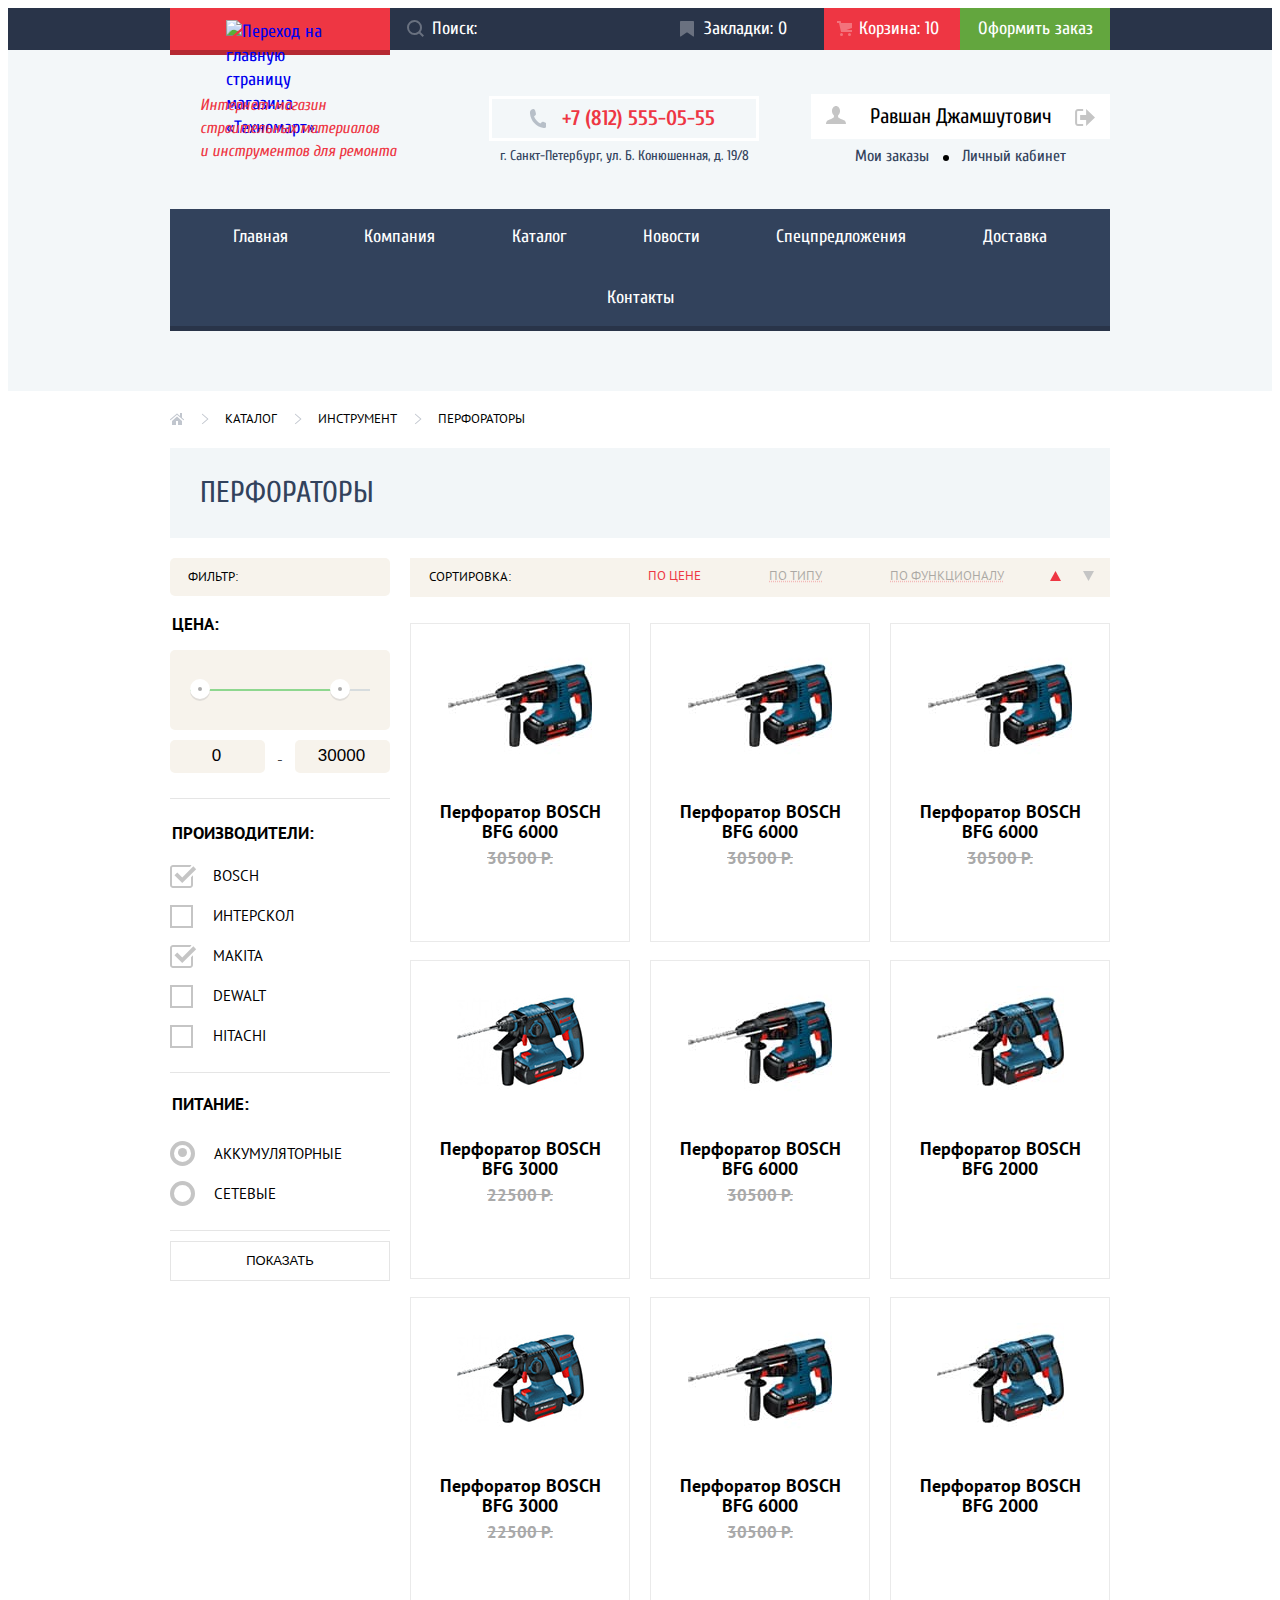
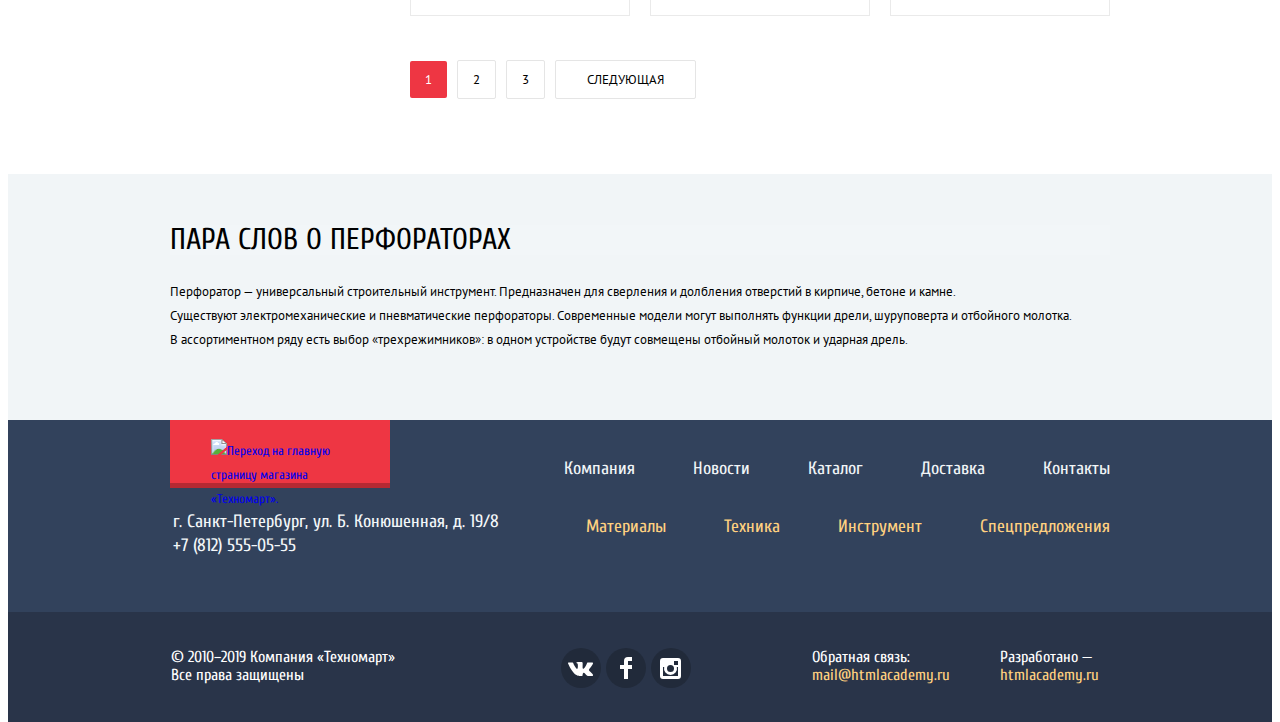
==== commit 806c4730: "увеличение доступности каталога  и главной страницы" ====
--- a/catalog.html
+++ b/catalog.html
@@ -35,8 +35,10 @@
                 fill="#fff" opacity="0.3" /></svg>
           </button>
         </form>
-        <a class="link bookmark-link" href="#">Закладки: <span>0</span></a>
-        <a class="link cart-link  full-cart" href="#">Корзина: <span>10</span></a>
+        <a class="link bookmark-link" href="#" aria-label="Посмотреть товары, добавленные в закладки">Закладки:
+          <span>0</span></a>
+        <a class="link cart-link  full-cart" href="#" aria-label="Посмотреть товары, добавленные в корзину">Корзина:
+          <span>10</span></a>
         <a class="link order-link" href="#">Оформить заказ</a>
       </div>
     </div>
@@ -46,12 +48,13 @@
         и инструментов для ремонта
       </p>
       <div class="contacts-header">
-        <a class="phone-contacts-header" href="tel:+78125550555">+7 (812) 555-05-55</a>
+        <a class="phone-contacts-header" href="tel:+78125550555" aria-label="Телефон магазина Техномарт +78125550555">+7
+          (812) 555-05-55</a>
         <p>г. Санкт-Петербург, ул. Б. Конюшенная, д. 19/8</p>
       </div>
       <div class="login-authorized">
         <a class="login-link-authorized" href="#">
-          <span class="visually-hidden">Личный кабинет</span>
+          <span class="visually-hidden">Войти в личный кабинет</span>
           <svg class="user-icon" width="20" height="18" viewBox="0 0 20 18" fill="none"
             xmlns="http://www.w3.org/2000/svg">
             <path
@@ -62,7 +65,7 @@
           <p class="user-name">Равшан Джамшутович</p>
 
         </a>
-        <a href="#"><span class="visually-hidden">Выйти</span>
+        <a href="#" class="user-out"><span class="visually-hidden ">Перейти на страницу деавторизации</span>
           <svg class="user-icon-out" width="20" height="17" fill="none" xmlns="http://www.w3.org/2000/svg">
             <path d="M20 8.5L11.125 0v6h-6v5h6v6L20 8.5z" fill="#C5C5C5" />
             <path
@@ -224,8 +227,10 @@
               <span class="hidden new-product" aria-label="Новый товар"></span>
             </a>
             <div class="popup-menu">
-              <button class="popup-menu-button  button-cart" type="button">КУПИТЬ</button>
-              <button class="popup-menu-button  button-bookmark" type="button">В закладки</button>
+              <button class="popup-menu-button  button-cart" type="button"
+                aria-label="Добавить товар в корзину">КУПИТЬ</button>
+              <button class="popup-menu-button  button-bookmark" type="button" aria-label="Добавить товар в закладки">В
+                закладки</button>
             </div>
           </li>
           <li class="products-item">
@@ -238,22 +243,26 @@
               <span class="hidden new-product" aria-label="Новый товар"></span>
             </a>
             <div class="popup-menu">
-              <button class="popup-menu-button  button-cart" type="button">КУПИТЬ</button>
-              <button class="popup-menu-button  button-bookmark" type="button">В закладки</button>
+              <button class="popup-menu-button  button-cart" type="button"
+                aria-label="Добавить товар в корзину">КУПИТЬ</button>
+              <button class="popup-menu-button  button-bookmark" type="button" aria-label="Добавить товар в закладки">В
+                закладки</button>
             </div>
           </li>
           <li class="products-item">
             <a class="catalog-link" href="#">
               <h3 id="item3">Перфоратор BOSCH <br>BFG 6000</h3>
               <div class="img-catalog"><img src="img/catalog/bosh6000.jpg" width="184" height="112"
-                aria-labelledby="item3" alt="" /></div>
+                  aria-labelledby="item3" alt="" /></div>
               <s class="price  old-price">30500 Р.</s>
               <p class="price  new-price">25500 Р.</p>
               <span class="new-product" aria-label="Новый товар"></span>
             </a>
             <div class="popup-menu">
-              <button class="popup-menu-button  button-cart" type="button">КУПИТЬ</button>
-              <button class="popup-menu-button  button-bookmark" type="button">В закладки</button>
+              <button class="popup-menu-button  button-cart" type="button"
+                aria-label="Добавить товар в корзину">КУПИТЬ</button>
+              <button class="popup-menu-button  button-bookmark" type="button" aria-label="Добавить товар в закладки">В
+                закладки</button>
             </div>
           </li>
           <li class="products-item">
@@ -266,8 +275,10 @@
               <span class="new-product" aria-label="Новый товар"></span>
             </a>
             <div class="popup-menu">
-              <button class="popup-menu-button  button-cart" type="button">КУПИТЬ</button>
-              <button class="popup-menu-button  button-bookmark" type="button">В закладки</button>
+              <button class="popup-menu-button  button-cart" type="button"
+                aria-label="Добавить товар в корзину">КУПИТЬ</button>
+              <button class="popup-menu-button  button-bookmark" type="button" aria-label="Добавить товар в закладки">В
+                закладки</button>
             </div>
           </li>
           <li class="products-item">
@@ -280,8 +291,10 @@
               <span class="hidden new-product" aria-label="Новый товар"></span>
             </a>
             <div class="popup-menu">
-              <button class="popup-menu-button  button-cart" type="button">КУПИТЬ</button>
-              <button class="popup-menu-button  button-bookmark" type="button">В закладки</button>
+              <button class="popup-menu-button  button-cart" type="button"
+                aria-label="Добавить товар в корзину">КУПИТЬ</button>
+              <button class="popup-menu-button  button-bookmark" type="button" aria-label="Добавить товар в закладки">В
+                закладки</button>
             </div>
           </li>
           <li class="products-item">
@@ -294,9 +307,10 @@
               <span class="new-product" aria-label="Новый товар"></span>
             </a>
             <div class="popup-menu">
-              <button class="popup-menu-button  button-cart" type="button">КУПИТЬ</button>
-              <button class="popup-menu-button  button-bookmark" type="button">В закладки</button>
-            </div>
+              <button class="popup-menu-button  button-cart" type="button"
+                aria-label="Добавить товар в корзину">КУПИТЬ</button>
+              <button class="popup-menu-button  button-bookmark" type="button" aria-label="Добавить товар в закладки">В
+                закладки</button>
           </li>
           <li class="products-item">
             <a class="catalog-link" href="#">
@@ -308,8 +322,10 @@
               <span class="new-product" aria-label="Новый товар"></span>
             </a>
             <div class="popup-menu">
-              <button class="popup-menu-button  button-cart" type="button">КУПИТЬ</button>
-              <button class="popup-menu-button  button-bookmark" type="button">В закладки</button>
+              <button class="popup-menu-button  button-cart" type="button"
+                aria-label="Добавить товар в корзину">КУПИТЬ</button>
+              <button class="popup-menu-button  button-bookmark" type="button" aria-label="Добавить товар в закладки">В
+                закладки</button>
             </div>
           </li>
           <li class="products-item">
@@ -322,8 +338,10 @@
               <span class="hidden new-product" aria-label="Новый товар"></span>
             </a>
             <div class="popup-menu">
-              <button class="popup-menu-button  button-cart" type="button">КУПИТЬ</button>
-              <button class="popup-menu-button  button-bookmark" type="button">В закладки</button>
+              <button class="popup-menu-button  button-cart" type="button"
+                aria-label="Добавить товар в корзину">КУПИТЬ</button>
+              <button class="popup-menu-button  button-bookmark" type="button" aria-label="Добавить товар в закладки">В
+                закладки</button>
             </div>
           </li>
           <li class="products-item">
@@ -336,24 +354,26 @@
               <span class="new-product" aria-label="Новый товар"></span>
             </a>
             <div class="popup-menu">
-              <button class="popup-menu-button  button-cart" type="button">КУПИТЬ</button>
-              <button class="popup-menu-button  button-bookmark" type="button">В закладки</button>
+              <button class="popup-menu-button  button-cart" type="button"
+                aria-label="Добавить товар в корзину">КУПИТЬ</button>
+              <button class="popup-menu-button  button-bookmark" type="button" aria-label="Добавить товар в закладки">В
+                закладки</button>
             </div>
           </li>
         </ul>
         <nav class="pagination-nav">
           <ul class="list pagination-list">
             <li class="pagination-item">
-              <a class="show-button current" href="">1</a>
+              <a class="show-button current" href="" aria-label="Перейти на страницу 1">1</a>
             </li>
             <li class="pagination-item">
-              <a class="show-button" href="">2</a>
+              <a class="show-button" href="" aria-label="Перейти на страницу 2">2</a>
             </li>
             <li class="pagination-item">
-              <a class="show-button" href="">3</a>
+              <a class="show-button" href="" aria-label="Перейти на страницу 3">3</a>
             </li>
             <li class="pagination-item">
-              <a class="show-button next-page" href="">СЛЕДУЮЩАЯ</a>
+              <a class="show-button next-page" href="" aria-label="Перейти на следующую страницу">СЛЕДУЮЩАЯ</a>
             </li>
           </ul>
         </nav>
@@ -378,12 +398,13 @@
   <footer class="main-footer">
     <div class="container-center top-footer">
       <div class="top-footer-columns">
-        <a class="logo footer-logo">
-          <img src="img/logo/logo-technomart-footer.svg" width="138" height="23" alt="Логотип магазина «Техномарт»." />
+        <a class="logo footer-logo" href="index.html">
+          <img src="img/logo/logo-technomart-footer.svg" width="138" height="23"
+            alt="Переход на главную страницу магазина «Техномарт»." />
         </a>
         <p class="footer-contacts">
           г. Санкт-Петербург, ул. Б. Конюшенная, д. 19/8<br />
-          <a href="tel:+78125550555">+7 (812) 555-05-55</a>
+          <a href="tel:+78125550555" aria-label="Телефон магазина Техномарт +78125550555">+7 (812) 555-05-55</a>
         </p>
       </div>
       <div class="top-footer-columns">
--- a/css/style.css
+++ b/css/style.css
@@ -682,10 +682,6 @@
   border: none;
 }
 
-.control-arrow:focus {
-  outline: none;
-}
-
 .prev {
   left: 24px;
 }
@@ -715,9 +711,6 @@
   margin-right: 0;
 }
 
-.btn-slider:focus {
-  outline: none;
-}
 
 .next-radio {
   background-color: var(--white);
@@ -1125,7 +1118,7 @@
   margin-top: 0;
   padding-left: 37px;
   margin-bottom: 20px;
-  }
+}
 
 /* transport-list decor */
 
@@ -1424,6 +1417,7 @@
   font-size: 21px;
   line-height: 21px;
   color: var(--black);
+  position: relative;
 }
 
 .user-icon {
@@ -1431,8 +1425,10 @@
   left: 15px;
 }
 
-.user-icon-out {
-  position: absolute;
+.user-out {
+  position: absolute;
+  width: 20px;
+  height: 17px;
   right: 15px;
   top: 15px;
 }
@@ -1740,6 +1736,11 @@
   border: none;
 }
 
+.filter-input-checkbox:focus+label,
+.filter-input-radio:focus+label {
+  color: var(--red-1);
+}
+
 /*radio-button*/
 
 .filter-input-radio+label::before {
@@ -2097,4 +2098,3 @@
   background-color: var(--white);
   color: var(--black);
 }
-
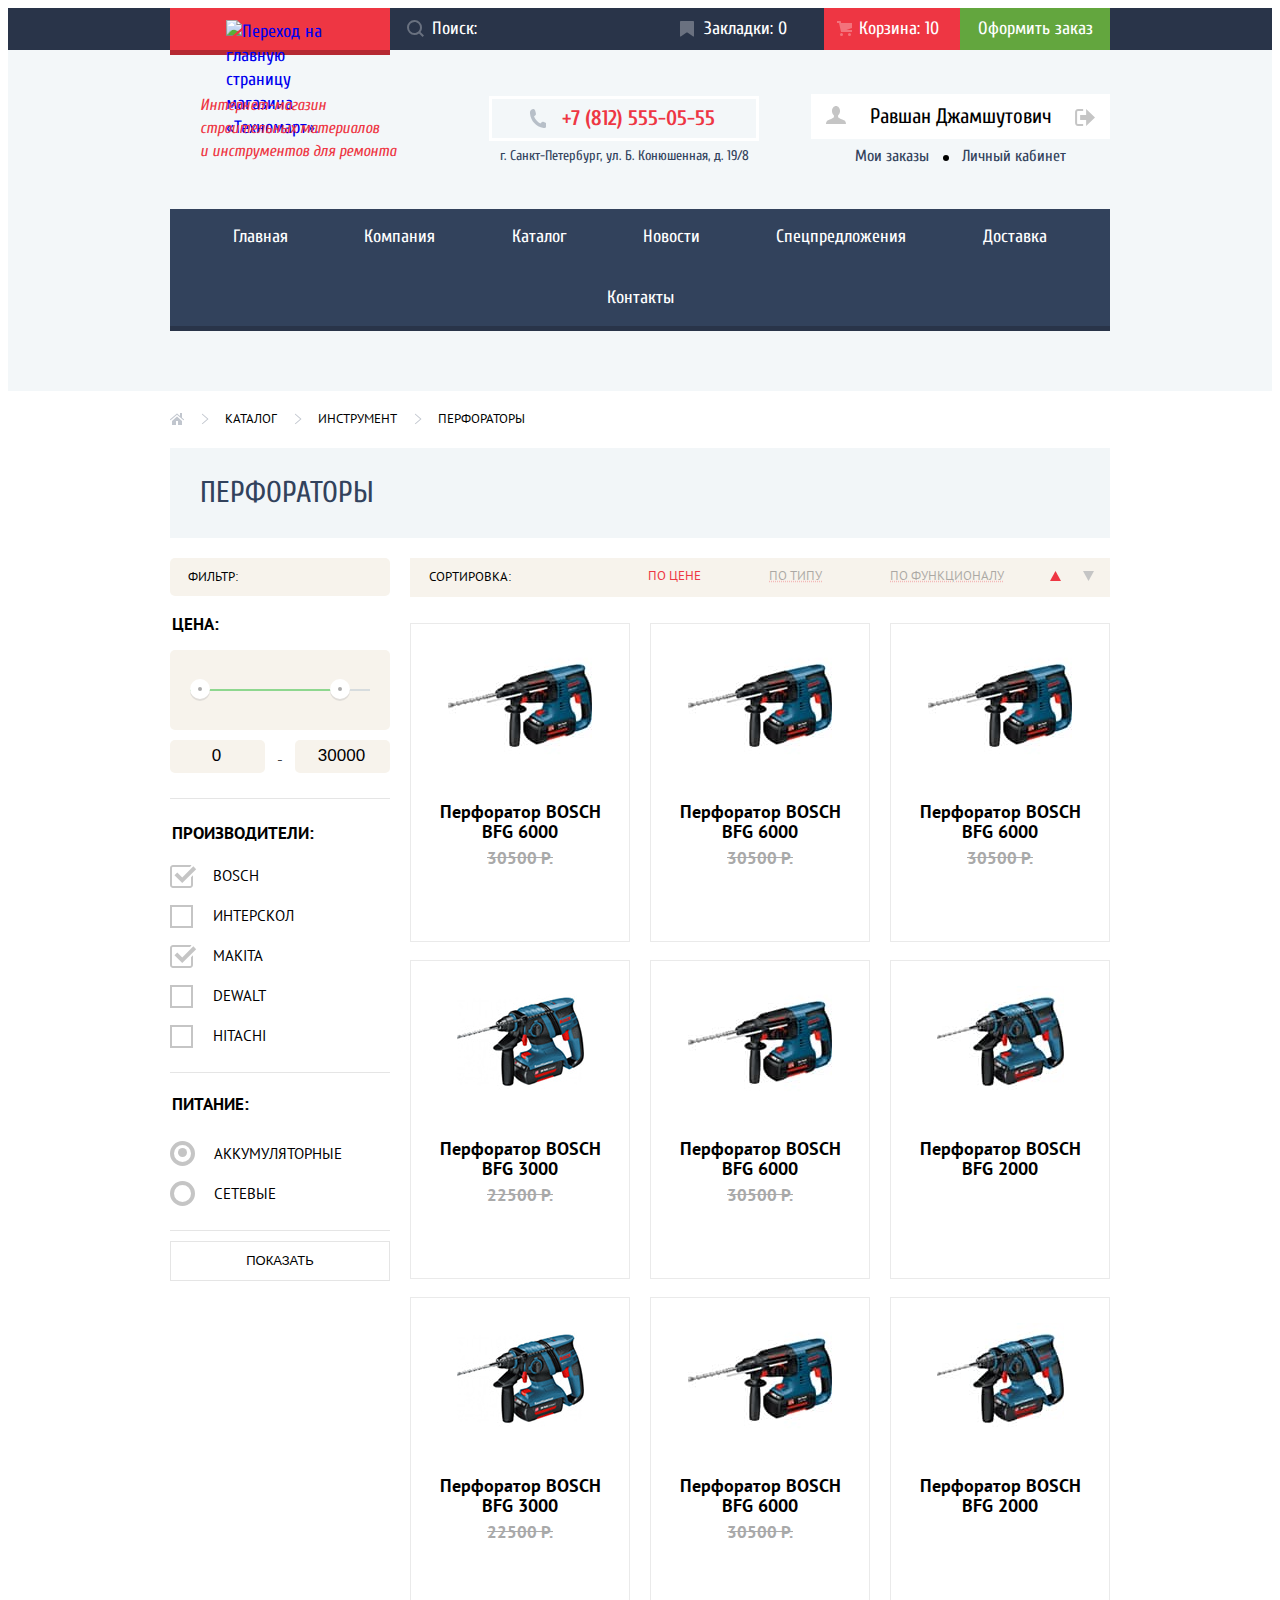
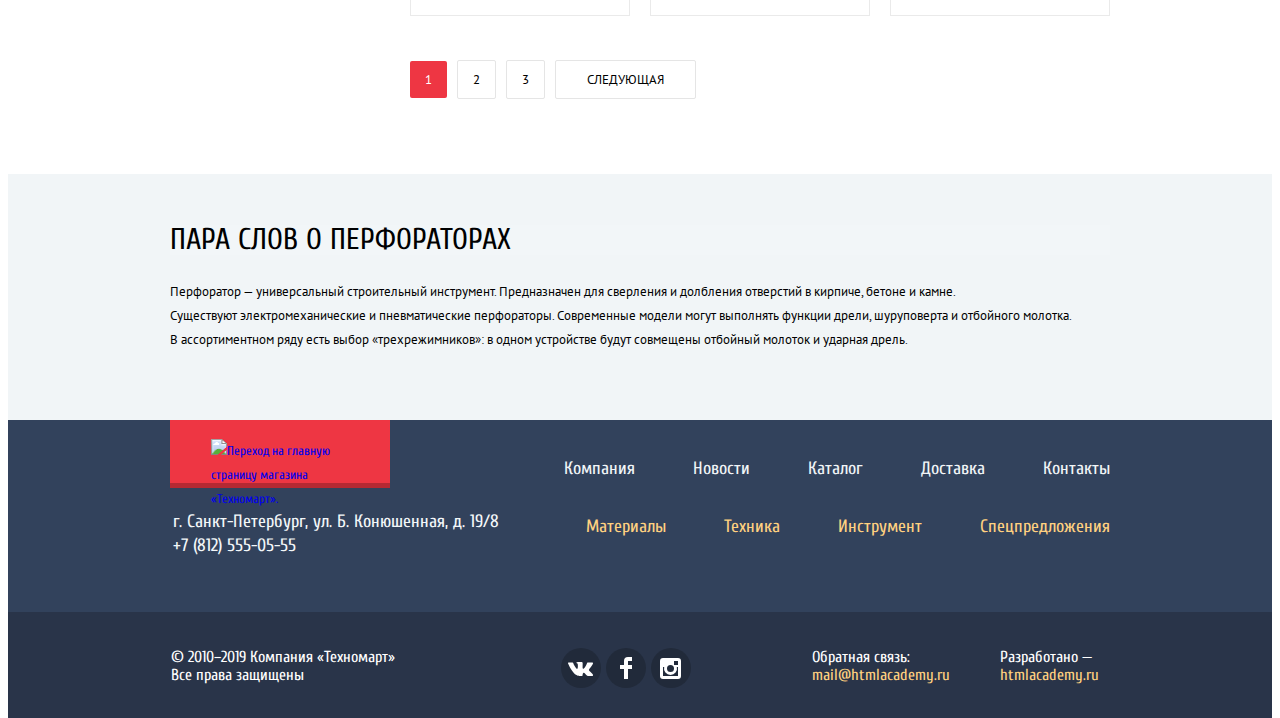
==== commit 74f06119: "Правки по критерием для защиты проекта" ====
--- a/catalog.html
+++ b/catalog.html
@@ -12,8 +12,8 @@
   <link
     href="https://fonts.googleapis.com/css2?family=Cuprum:ital,wght@0,400;0,700;1,400&family=PT+Sans:wght@400;700&display=swap"
     rel="stylesheet">
-  <link href="css/normalize.css" rel="stylesheet">
-  <link href="css/style.css" rel="stylesheet">
+  <link href="css/normalize.min.css" rel="stylesheet">
+  <link href="css/style.min.css" rel="stylesheet">
 </head>
 
 <body class="inner-page page-body">
@@ -36,9 +36,9 @@
           </button>
         </form>
         <a class="link bookmark-link" href="#" aria-label="Посмотреть товары, добавленные в закладки">Закладки:
-          <span>0</span></a>
-        <a class="link cart-link  full-cart" href="#" aria-label="Посмотреть товары, добавленные в корзину">Корзина:
-          <span>10</span></a>
+          <span class="bookmark-counter">0</span></a>
+        <a class="link cart-link  full" href="#" aria-label="Посмотреть товары, добавленные в корзину">Корзина:
+          <span class="cart-counter">10</span></a>
         <a class="link order-link" href="#">Оформить заказ</a>
       </div>
     </div>
@@ -48,7 +48,8 @@
         и инструментов для ремонта
       </p>
       <div class="contacts-header">
-        <a class="phone-contacts-header" href="tel:+78125550555" aria-label="Телефон магазина Техномарт +78125550555">+7
+        <a class="phone-contacts-header" href="tel:+78125550555"
+          aria-label="Позвонить по телефону магазина Техномарт +78125550555">+7
           (812) 555-05-55</a>
         <p>г. Санкт-Петербург, ул. Б. Конюшенная, д. 19/8</p>
       </div>
@@ -196,8 +197,8 @@
           <li class="sort-version">
             <a class="sort-version-choice" href="#">
               <span class="visually-hidden">По возрастанию</span>
-              <svg class="sort-icon sort-choice-up sort-choice-up" width="11" height="10" viewBox="0 0 11 10"
-                fill="none" xmlns="http://www.w3.org/2000/svg">
+              <svg class="sort-icon sort-choice-up active" width="11" height="10" viewBox="0 0 11 10" fill="none"
+                xmlns="http://www.w3.org/2000/svg">
                 <path d="M5.5 10L0 0H11" fill="#C5C5C5" />
               </svg>
 
@@ -221,7 +222,9 @@
             <a class="catalog-link" href="#">
               <h3 id="item1">Перфоратор BOSCH <br>BFG 6000</h3>
               <div class="img-catalog"><img src="img/catalog/bosh6000.jpg" width="184" height="112"
-                  aria-labelledby="item1" alt="" /></div>
+                  aria-labelledby="item1"
+                  alt="Перфоратор бирюзового цвета с черными и красными вставками, с прямой дополнительной рукояткой и переключателем режимов на боковой части." />
+              </div>
               <s class="price  old-price" aria-hidden="true">30500 Р.</s>
               <p class="price  new-price">25500 Р.</p>
               <span class="hidden new-product" aria-label="Новый товар"></span>
@@ -237,7 +240,9 @@
             <a class="catalog-link" href="#">
               <h3 id="item2">Перфоратор BOSCH <br>BFG 6000</h3>
               <div class="img-catalog"><img src="img/catalog/bosh6000.jpg" width="184" height="112"
-                  aria-labelledby="item2" alt="" /></div>
+                  aria-labelledby="item2"
+                  alt="Перфоратор бирюзового цвета с черными и красными вставками, с прямой дополнительной рукояткой и переключателем режимов на боковой части." />
+              </div>
               <s class="price  old-price" aria-hidden="true">30500 Р.</s>
               <p class="price  new-price">25500 Р.</p>
               <span class="hidden new-product" aria-label="Новый товар"></span>
@@ -253,7 +258,9 @@
             <a class="catalog-link" href="#">
               <h3 id="item3">Перфоратор BOSCH <br>BFG 6000</h3>
               <div class="img-catalog"><img src="img/catalog/bosh6000.jpg" width="184" height="112"
-                  aria-labelledby="item3" alt="" /></div>
+                  aria-labelledby="item3"
+                  alt="Перфоратор бирюзового цвета с черными и красными вставками, с прямой дополнительной рукояткой и переключателем режимов на боковой части." />
+              </div>
               <s class="price  old-price">30500 Р.</s>
               <p class="price  new-price">25500 Р.</p>
               <span class="new-product" aria-label="Новый товар"></span>
@@ -269,7 +276,9 @@
             <a class="catalog-link" href="#">
               <h3 id="item4">Перфоратор BOSCH <br>BFG 3000</h3>
               <div class="img-catalog"><img src="img/catalog/bosh3000.jpg" width="184" height="112"
-                  aria-labelledby="item4" alt="" /></div>
+                  aria-labelledby="item4"
+                  alt="Перфоратор бирюзового цвета с черными и красными вставками. Дополнительная рукоятка со скошенным верхом. Переключатель режимов на боковой части." />
+              </div>
               <s class="price  old-price" aria-hidden="true">22500 Р.</s>
               <p class="price  new-price">15500 Р.</p>
               <span class="new-product" aria-label="Новый товар"></span>
@@ -285,7 +294,9 @@
             <a class="catalog-link" href="#">
               <h3 id="item5">Перфоратор BOSCH <br>BFG 6000</h3>
               <div class="img-catalog"><img src="img/catalog/bosh6000.jpg" width="184" height="112"
-                  aria-labelledby="item5" alt="" /></div>
+                  aria-labelledby="item5"
+                  alt="Перфоратор бирюзового цвета с черными и красными вставками, с прямой дополнительной рукояткой и переключателем режимов на боковой части" />
+              </div>
               <s class="price  old-price" aria-hidden="true">30500 Р.</s>
               <p class="price  new-price">25500 Р.</p>
               <span class="hidden new-product" aria-label="Новый товар"></span>
@@ -301,7 +312,9 @@
             <a class="catalog-link" href="#">
               <h3 id="item6">Перфоратор BOSCH<br>BFG 2000</h3>
               <div class="img-catalog"><img src="img/catalog/bosh2000.jpg" width="184" height="112"
-                  aria-labelledby="item6" alt="" /></div>
+                  aria-labelledby="item6"
+                  alt="Перфоратор бирюзового цвета с черными и красными вставками. Дополнительная рукоятка со скошенным верхом. Переключатель режимов на боковой части." />
+              </div>
               <s class="price  old-price  old-price-hidden ">30500 Р.</s>
               <p class="price  new-price">12500 Р.</p>
               <span class="new-product" aria-label="Новый товар"></span>
@@ -311,12 +324,15 @@
                 aria-label="Добавить товар в корзину">КУПИТЬ</button>
               <button class="popup-menu-button  button-bookmark" type="button" aria-label="Добавить товар в закладки">В
                 закладки</button>
+            </div>
           </li>
           <li class="products-item">
             <a class="catalog-link" href="#">
               <h3 id="item7">Перфоратор BOSCH <br>BFG 3000</h3>
               <div class="img-catalog"><img src="img/catalog/bosh3000.jpg" width="184" height="112"
-                  aria-labelledby="item7" alt="" /></div>
+                  aria-labelledby="item7"
+                  alt="Перфоратор бирюзового цвета с черными и красными вставками. Дополнительная рукоятка со скошенным верхом. Переключатель режимов на боковой части." />
+              </div>
               <s class="price  old-price" aria-hidden="true">22500 Р.</s>
               <p class="price  new-price">15500 Р.</p>
               <span class="new-product" aria-label="Новый товар"></span>
@@ -332,7 +348,9 @@
             <a class="catalog-link" href="#">
               <h3 id="item8">Перфоратор BOSCH <br>BFG 6000</h3>
               <div class="img-catalog"><img src="img/catalog/bosh6000.jpg" width="184" height="112"
-                  aria-labelledby="item8" alt="" /></div>
+                  aria-labelledby="item8"
+                  alt="Перфоратор бирюзового цвета с черными и красными вставками, с прямой дополнительной рукояткой и переключателем режимов на боковой части" />
+              </div>
               <s class="price  old-price" aria-hidden="true">30500 Р.</s>
               <p class="price  new-price">25500 Р.</p>
               <span class="hidden new-product" aria-label="Новый товар"></span>
@@ -348,7 +366,9 @@
             <a class="catalog-link" href="#">
               <h3 id="item9">Перфоратор BOSCH<br>BFG 2000</h3>
               <div class="img-catalog"><img src="img/catalog/bosh2000.jpg" width="184" height="112"
-                  aria-labelledby="item9" alt="" /></div>
+                  aria-labelledby="item9"
+                  alt="Перфоратор бирюзового цвета с черными и красными вставками. Дополнительная рукоятка со скошенным верхом. Переключатель режимов на боковой части." />
+              </div>
               <s class="price  old-price  old-price-hidden ">30500 Р.</s>
               <p class="price  new-price">12500 Р.</p>
               <span class="new-product" aria-label="Новый товар"></span>
@@ -404,7 +424,8 @@
         </a>
         <p class="footer-contacts">
           г. Санкт-Петербург, ул. Б. Конюшенная, д. 19/8<br />
-          <a href="tel:+78125550555" aria-label="Телефон магазина Техномарт +78125550555">+7 (812) 555-05-55</a>
+          <a href="tel:+78125550555" aria-label="Позвонить по телефону магазина Техномарт +78125550555">+7 (812)
+            555-05-55</a>
         </p>
       </div>
       <div class="top-footer-columns">
@@ -475,8 +496,10 @@
       <a class="button" href="">ОФОРМИТЬ ЗАКАЗ</a>
       <a class="button continue" href="">ПРОДОЛЖИТЬ ПОКУПКИ</a>
     </div>
-    <button type="button" class="close-button" aria-label="Закрыть"></button>
+    <button type="button" class="close-button close-add-cart" aria-label="Закрыть"></button>
   </section>
+  <script src="js/addbookmark.min.js"></script>
+  <script src="js/addcart.min.js"></script>
 </body>
 
 </html>
--- a/css/style.min.css
+++ b/css/style.min.css
@@ -0,0 +1 @@
+@keyframes bounce{0%{transform:scale(.5)}to{transform:scale(1)}}@keyframes error{0%{transform:rotate(-90deg)}to{transform:rotate(360deg)}}:root{--dark-1:#293449;--dark-2:#32425C;--dark-3:#1D2739;--dark-4:#161D29;--dark-5:#405069;--dark-6:#212A3A;--dark-7:#3D546F;--dark-8:#444444;--neutral-1:#F9F5F0;--neutral-2:#F1F5F7;--neutral-3:#F3F7F9;--neutral-4:#C5C5C5;--neutral-5:#A9A9A9;--neutral-6:#EAEAEA;--neutral-7:#F2F6F8;--neutral-8:#F7F3EC;--neutral-9:#E5E5E5;--neutral-10:#D7DCDE;--neutral-11:#ABABAB;--neutral-12:#B5B5B5;--neutral-13:#F4F4F4;--red-1:#EE3643;--red-2:#CA2C37;--red-3:#BA2732;--green-1:#63A63E;--green-2:#5FBB2D;--green-3:#518534;--green-4:#8ED78F;--green-5:#367315;--green-6:green;--yellow-1:#FFBF47;--yellow-2:#FFC047;--yellow-3:#FFD180;--white:#FFFFFF;--black:#000000;--blue:#3BBCE3;--pink:#DC91D8;--black-rgb:0, 0, 0;--white-rgb:255, 255, 255;--neutral-4-rgb:197, 197, 197;--neutral-5-rgb:169, 169, 169;--neutral-11-rgb:171, 171, 171}.page{height:100%}.page-body{font-family:"PT Sans","Nimbus Sans L","Helvetica","Arial",sans-serif;font-size:13px;line-height:24px;color:var(--black);min-width:940px;min-height:100%;display:grid;grid-template-rows:min-content 1fr min-content}.visually-hidden{position:absolute;width:1px;height:1px;margin:-1px;padding:0;overflow:hidden;border:0;-webkit-clip-path:inset(100%);clip-path:inset(100%)}a{text-decoration:none}img{max-width:100%;height:auto;object-fit:contain}.navigation{font-family:"Cuprum","Nimbus Sans L","Helvetica","Arial",sans-serif;font-size:18px;line-height:24px;color:var(--white)}.list{list-style:none}.button,.title{font-family:"Cuprum","Nimbus Sans L","Helvetica","Arial",sans-serif;text-transform:uppercase}.title{font-size:30px;line-height:30px;color:var(--dark-2);font-weight:400;margin:0;padding:0}.button{display:block;text-align:center;background-color:var(--red-1);font-size:14px;line-height:18px;color:var(--white)}.hidden{display:none}.appearance-none{-webkit-appearance:none;-moz-appearance:none;appearance:none}.container-center{width:940px;margin:0 auto}.button:hover{background-color:var(--red-2)}.button:active{background-color:var(--red-3)}.main-header{font-family:"Cuprum","Nimbus Sans L","Helvetica","Arial",sans-serif;background-color:var(--neutral-3);margin-bottom:59px;padding-bottom:60px}.header-container{background-color:var(--dark-1);font-size:18px;line-height:24px;color:var(--white);min-height:42px}.header-container .container-center{display:flex;height:42px}.logo{background-color:var(--red-1);box-shadow:inset 0 -5px 0 rgba(var(--black-rgb),.24);width:220px;height:47px}.logo:active{background-color:var(--red-3)}.logo img{display:block;margin:12px auto}.search-form{flex-grow:1;position:relative}.btn-search{width:17px;height:17px;position:absolute;top:11px;left:11px}.btn-search,.search{background-color:transparent;border:0}.search{width:100%;height:100%;padding-bottom:9px;padding-left:42px;padding-top:9px}.search::-webkit-input-placeholder{color:var(--white);font-family:"Cuprum","Nimbus Sans L","Helvetica","Arial",sans-serif;font-size:18px;line-height:24px}.search::-moz-placeholder{color:var(--white);opacity:1;font-family:"Cuprum","Nimbus Sans L","Helvetica","Arial",sans-serif;font-size:18px}.search:-ms-input-placeholder{color:var(--white);font-family:"Cuprum","Nimbus Sans L","Helvetica","Arial",sans-serif;font-size:18px;line-height:24px}.bookmark-link:hover::before,.cart-link:hover::before,.search:hover+.btn-search path{opacity:1}.search:focus{background-color:var(--white);border:0;outline:0}.search:focus+.btn-search path{fill:var(--red-1);opacity:1}.link{width:150px;box-sizing:border-box;color:var(--white);padding-top:9px;padding-bottom:9px}.bookmark-link,.cart-link{padding-left:43px;position:relative}.cart-link{padding-left:49px}.bookmark-link::before{width:14px;height:16px;background-image:url(../img/icon/icon-bookmark.svg);top:13px;left:20px;opacity:.3}.bookmark-link::before,.cart-link::before,.phone-contacts-header::before{content:"";position:absolute;background-repeat:no-repeat;background-position:0 0}.cart-link::before{width:15px;height:15px;background-image:url(../img/icon/icon-cart.svg);top:13px;left:26px;opacity:.3}.link:active{background-color:var(--dark-4);color:rgba(var(--white-rgb),.5)}.bookmark-link:active::before,.cart-link:active::before{opacity:.3}.order-link{text-align:center}.order-link:hover{background-color:var(--green-2)}.order-link,.order-link:active{background-color:var(--green-1)}.middle-container-center{display:flex;padding-top:44px;padding-bottom:40px}.info{font-style:italic;font-size:16px;line-height:23px;color:var(--red-1);margin:0;padding-left:30px}.contacts-header{margin-left:93px;margin-right:auto;padding-top:2px}.contacts-header p{text-align:center;font-size:14px;line-height:24px;color:var(--dark-2);margin:0}.phone-contacts-header{box-sizing:border-box;display:block;margin-bottom:3px;position:relative;text-align:center;width:270px;font-weight:700;font-size:21px;line-height:30px;color:var(--red-1);border:3px solid var(--white);padding-top:4px;padding-left:29px;padding-bottom:5px}.phone-contacts-header::before{width:17px;height:19px;background-image:url(../img/icon/icon-phone.svg);left:37px;top:10px}.login{display:flex;width:281px;justify-content:space-between;position:relative}.login-link{display:block;box-sizing:border-box;background-color:var(--white);font-size:21px;line-height:21px;color:var(--black);padding-top:12px;height:45px}.enter-link{padding-left:45px;width:121px}.login-icon{position:absolute;top:14px;left:20px}.new-login-link{width:150px;text-align:center}.login-link:hover{color:var(--red-1)}.login-link:hover+.login-icon path,.user-icon-out:hover path,.user-icon:hover path{fill:var(--dark-7)}.login-link:active{color:var(--neutral-4)}.login-link:active+.login-icon path,.user-icon-out:active path,.user-icon:active path{fill:var(--neutral-4)}.main-navigation{background-color:var(--dark-2);box-shadow:inset 0 -5px 0 var(--dark-1)}.site-navigation{margin:0;display:flex;flex-wrap:wrap;justify-content:space-around;padding-left:25px;padding-right:25px}.site-navigation-item a{display:block;padding:16px 28px 21px;color:var(--white)}.site-navigation-item:last-child{margin-right:0}.site-navigation-item a:hover{background-color:var(--dark-1)}.site-navigation-item a:active{background-color:var(--dark-3);opacity:.5}.menu{margin-bottom:60px}.menu-nav{font-family:"Cuprum","Nimbus Sans L","Helvetica","Arial",sans-serif;margin:0;display:grid;padding:0;grid-template-columns:repeat(3,300px);grid-template-rows:repeat(3,123px);gap:20px}.materials{background-color:var(--yellow-1)}.tools{background-color:var(--blue)}.technic{background-color:var(--pink)}.sale{background-color:var(--green-4);padding-bottom:23px}.delivery{background-color:var(--yellow-1)}.menu-nav-item{padding-top:20px;padding-left:23px;padding-bottom:21px;position:relative}.menu-nav-item::after{content:"";position:absolute;background-position:0 0;background-repeat:no-repeat}.materials::after{background-image:url(../img/icon/icon-material.svg);width:44px;height:65px;top:31px;right:43px}.technic::after,.tools::after{background-image:url(../img/icon/icon-tools.svg);width:75px;height:61px;right:31px;top:33px}.technic::after{background-image:url(../img/icon/icon-technic.svg);width:78px;height:62px}.sale::after{background-image:url(../img/icon/icon-sale.svg);width:59px;height:72px;right:44px;top:27px}.delivery::after{background-image:url(../img/icon/icon-delivery.svg);width:78px;height:63px;right:31px;top:32px}.materials::before{content:"";width:70px;height:70px;background-image:url(../img/decors/new.png);background-position:0 0;background-repeat:no-repeat;position:absolute;top:0;right:0}.menu-nav-item h3{font-weight:700;font-size:24px;line-height:30px;margin-top:0;margin-bottom:14px;color:var(--white)}.sale h3{margin-bottom:12px}.menu-btn,.slider h3{color:var(--white);text-transform:uppercase}.menu-btn{display:block;width:135px;padding-top:10px;padding-bottom:10px;text-align:center;background-color:rgba(var(--white-rgb),.3);font-size:14px;line-height:18px}.menu-btn:hover{background-color:rgba(var(--neutral-4-rgb),.3)}.menu-btn:active{background-color:rgba(var(--neutral-5-rgb),.3)}.promo,.slider{position:relative}.promo{grid-row:2/-1;grid-column:1/3}.slider{background-color:var(--neutral-5);width:620px;height:266px}.container-title,.slider .button{position:absolute;box-sizing:border-box}.container-title{background-color:rgba(var(--black-rgb),.25);top:0;z-index:2;padding-top:23px;padding-left:24px;padding-bottom:16px;width:100%}.slider h3{font-weight:700;font-size:36px;line-height:36px;margin:0}.slider p{font-size:18px;line-height:24px;color:var(--white);margin-top:7px;margin-bottom:0}.control-arrow,.slider img{position:absolute;top:0}.slider .button{width:193px;text-align:center;padding-top:10px;padding-bottom:10px;bottom:28px;left:24px}.control-arrow{width:22px;height:40px;top:122px;background-image:url(../img/decors/icon-left.png);background-position:0 0;background-repeat:no-repeat;background-color:transparent;border:0}.prev{left:24px}.next{right:20px;transform:rotate(180deg)}.radio-btn-slider{position:absolute;bottom:30px;left:295px}.btn-slider{box-sizing:border-box;width:10px;height:10px;padding:0;border-radius:50%;border:2px solid var(--white);margin-right:6px}.btn-slider:last-child{margin-right:0}.next-radio{background-color:var(--white)}.active-radio{background-color:var(--red-1)}.popular-container{display:flex;align-items:center;padding:24px 14px 26px 28px;background-color:var(--neutral-1)}.popular-container .title{margin-right:auto}.popular-container .button{text-align:center;width:192px;padding-top:10px;padding-bottom:11px}.products{margin-bottom:70px}.products-list{display:grid;grid-template-columns:repeat(4,220px);gap:20px;padding:0;margin-top:20px;margin-bottom:0}.catalog-link,.products-item{position:relative;min-height:318px}.catalog-link{display:flex;flex-direction:column;align-items:center;width:220px;background-color:var(--white);border:1px solid var(--neutral-6);box-sizing:border-box}.products-item h3{font-size:18px;line-height:20px;color:var(--black);margin-top:8px;margin-bottom:7px;text-align:center}.img-catalog{width:220px;height:170px;order:-1;text-align:center}.img-catalog img{object-fit:scale-down}.price,.products-item h3{font-family:"PT Sans","Nimbus Sans L","Helvetica","Arial",sans-serif;font-weight:700}.price{font-size:17px;line-height:18px}.old-price{color:var(--neutral-5);margin-bottom:15px}.new-price,.new-product,.service-list::after{background-position:0 0;background-repeat:no-repeat}.new-price{color:var(--white);background-image:url(../img/decors/red-button.png);width:141px;height:38px;box-sizing:border-box;padding-top:10px;padding-left:32px;margin-top:0;margin-bottom:21px;margin-left:14px}.new-product,.service-list::after{background-image:url(../img/decors/new.png);position:absolute;width:70px;height:70px;top:0;right:0}.catalog-link:hover{border:1px solid var(--neutral-6);box-shadow:0 4px 20px rgba(var(--black-rgb),.15)}.catalog-link:hover .img-catalog{visibility:hidden}.catalog-link:hover+.popup-menu,.popup-menu:hover{display:block}.popup-menu,.popup-menu-button{box-sizing:border-box;text-align:center}.popup-menu{display:none;position:absolute;width:218px;margin-left:1px;height:168px;top:1px;left:1px;background-color:var(--white);padding-top:38px}.popup-menu-button{width:135px;height:38px;font-family:"Cuprum","Nimbus Sans L","Helvetica","Arial",sans-serif;font-size:14px;line-height:18px;color:var(--white);outline:0;border:0}.button-cart{background-color:var(--green-1);box-shadow:inset 0 -3px 0 var(--green-5);border-radius:2px;margin-bottom:10px}.button-bookmark{background-color:transparent;border:3px solid var(--green-1);color:var(--dark-2)}.button-cart:hover{background-color:var(--green-2)}.button-cart:active{background-color:var(--green-3)}.button-bookmark:active,.button-bookmark:hover{border-color:var(--dark-2)}.button-bookmark:active{opacity:.5}.brands{margin-bottom:67px}.brands .popular-container{padding-right:19px}.brands-list{display:grid;grid-template-columns:repeat(4,1fr);gap:20px;padding:0;margin-top:20px}.brands-item a{display:block;width:220px;height:145px}.brands-item a:hover{box-shadow:0 4px 20px rgba(var(--black-rgb),.15)}.brands-item a:active{opacity:.5}.service{background-color:var(--neutral-2);margin-bottom:69px;padding-top:66px}.service .container-columns{display:grid;grid-template-columns:240px 1fr;column-gap:80px;margin-bottom:0}.about .title,.contacts .title,.service h2{color:var(--black)}.service h2{margin-bottom:25px}.about .title,.contacts .title{margin-bottom:20px}.service p{margin-top:0;margin-bottom:68px}.service-content{display:flex}.service-list{padding:0;margin:3px 80px 99px 0;width:240px;position:relative}.service-item{box-sizing:border-box;display:block;width:240px;height:62px;padding:14px 22px 17px;background-color:var(--dark-2);box-shadow:0 1px 0 var(--dark-1),inset 0 1px 0 var(--dark-5);font-family:"Cuprum","Nimbus Sans L","Helvetica","Arial",sans-serif;font-weight:700;font-size:21px;line-height:30px;color:var(--white)}.service-list::after{content:"";width:10px;height:279px;background-image:url(../img/decors/service-line.png);top:-47px}.desk-service-list{margin:0;padding:0}.desk-service-item{height:100%;background-repeat:no-repeat}.desk-service-item .title{margin-top:0;margin-bottom:30px}.delivery-service{background-image:url(../img/service/service-delivery.png);background-size:468px 261px;background-position:151px 22px}.desk-service-item p{margin-bottom:3px}.guarantee-service{background-image:url(../img/service/service-guarantee.png);background-size:389px 283px;background-position:239px 0}.credit-service{background-image:url(../img/service/service-credit.png);background-size:465px 285px;background-position-x:164px}.credit-service .button{width:195px;padding-top:10px;padding-bottom:10px;border-radius:2px}.credit-service p{margin-bottom:27px}.service-item:hover{background:var(--dark-1);box-shadow:0 1px 0 var(--dark-1),inset 0 1px 0 var(--dark-5)}.current-service,.current-service:hover{background-color:var(--white);box-shadow:0 1px 0 var(--white);color:var(--dark-2)}.transport-item{font-family:"Cuprum","Nimbus Sans L","Helvetica","Arial",sans-serif;font-size:18px;line-height:24px;padding-top:5px;margin-bottom:7px}.container-columns-about{display:flex;justify-content:space-between;margin-bottom:58px;padding-bottom:10px}.about{width:450px}.text-about p{margin-top:0;margin-bottom:25px;padding-top:3px;box-sizing:border-box}.text-about p:last-child{margin-bottom:0}.transport-list{margin-top:0;padding-left:37px;margin-bottom:20px}.transport-item{position:relative}.transport-item::before{content:"";position:absolute;width:25px;height:2px;background-color:var(--red-1);top:17px;left:-37px}.contacts{width:300px}.contacts p{margin-bottom:32px}.contacts img{width:300px;height:158px;margin-bottom:19px}.container-columns-about .button{padding-top:10px;padding-bottom:10px}.about .button{box-sizing:border-box;width:220px;height:38px;padding-left:40px;padding-right:40px;padding-top:9px}.contacts .button{border:0;width:100%}.main-footer{background-color:var(--dark-2);font-family:"Cuprum","Nimbus Sans L","Helvetica","Arial",sans-serif}.top-footer{min-height:192px;display:flex;justify-content:space-between}.footer-logo{width:220px;height:68px;display:block;padding:19px 41px 25px;box-sizing:border-box}.footer-logo img{margin:0}.footer-container{background-color:var(--dark-1);font-size:16px;line-height:18px;color:var(--white)}.footer-nav{display:flex;flex-wrap:wrap;padding-left:0;margin-top:37px;margin-bottom:0}.footer-nav-item{margin-right:58px}.footer-menu-item:nth-child(4n),.footer-nav-item:nth-child(5n){margin-right:0}.footer-nav-item a{color:var(--neutral-2)}.footer-menu-nav{display:flex;flex-wrap:wrap;padding-left:0;margin-top:34px;margin-bottom:0;margin-left:22px}.footer-menu-item a{color:var(--yellow-3)}.footer-menu-item{margin-right:58px}.footer-contacts{font-size:18px;line-height:24px;color:var(--neutral-3);margin-top:22px;margin-left:3px}.footer-contacts a{font:inherit;color:inherit}.footer-container .container-center{display:flex;justify-content:space-between;padding:36px 12px 30px 1px;box-sizing:border-box}.copy{min-width:227px;margin:0 45px 0 0;font-size:16px;line-height:18px;color:var(--white)}.social-list{padding:0;margin:0 auto;min-width:134px}.social-item{display:inline-block;vertical-align:middle}.social-item a{display:block;width:40px;height:40px;background-color:var(--dark-6);border-radius:50%;background-repeat:no-repeat;background-position:center;margin-right:1px}.vk{background-image:url(../img/icon/icon-vk.svg);background-size:26px 15px}.fb{background-image:url(../img/icon/icon-fb.svg);background-size:12px 22px}.instagram{background-image:url(../img/icon/icon-insta.svg);background-size:21px 21px}.developer,.feedback{margin:0}.feedback{width:137px;margin-right:51px}.developer{width:98px}.developer a,.feedback a{font:inherit;color:var(--yellow-3)}.footer-menu-item a:hover,.footer-nav-item a:hover{text-decoration:underline}.footer-menu-item a:active,.footer-nav-item a:active{text-decoration:none;opacity:.5}.full,.social-item a:active,.social-item a:hover{background-color:var(--red-1)}.developer a:hover,.feedback a:hover{text-decoration:underline}.developer a:active,.feedback a:active{text-decoration:none;color:var(--red-1)}.inner-page .main-header{margin-bottom:19px}.inner-page .cart-link{width:136px;padding-left:35px}.inner-page .cart-link::before{left:13px}.inner-page .bookmark-link{padding-left:30px}.inner-page .bookmark-link::before{left:6px}.inner-page .contacts-header{margin-top:0}.login-authorized{position:relative}.login-link-authorized{display:block;min-width:299px;text-align:center;padding-top:12px;padding-bottom:12px;background-color:var(--white);font-size:21px;line-height:21px;color:var(--black);position:relative}.user-icon{position:absolute;left:15px}.user-out{position:absolute;width:20px;height:17px;right:15px;top:15px}.login-link-authorized p{margin:0;padding:0}.user-link-block{text-align:center;margin-top:6px}.user-link{font-size:16px;line-height:18px;color:var(--dark-2)}.user-link:hover{color:var(--red-1)}.user-link:active,.user-name:active{color:var(--neutral-4)}.user-link:first-child{margin-right:30px;position:relative}.user-link:first-child::after{content:"";position:absolute;width:6px;height:6px;border-radius:50%;background-color:var(--black);top:8px;right:-20px}.inner-page .middle-container-center{padding-bottom:27px}.page-catalog .container-grid{display:grid;grid-template-columns:220px 1fr;grid-template-rows:repeat(3,auto) 1fr auto;gap:20px}.breadcrumbs-navigation{grid-column:1/-1}.breadcrumbs-list{margin-top:0;margin-bottom:0;padding:0;display:flex;flex-wrap:wrap}.breadcrumbs-item{margin-right:41px;position:relative}.breadcrumbs-item a{display:block}.breadcrumbs-item::after,.page-home{height:12px;background-position:0 0;background-repeat:no-repeat}.page-home{margin-top:3px;width:14px;background-image:url(../img/icon/icon-home.svg)}.breadcrumbs-item::after{content:"";position:absolute;width:8px;background-image:url(../img/decors/icon-right-small.svg);top:3px;right:-25px}.breadcrumbs-item:last-child::after{display:none}.page-catalog .title{background-color:var(--neutral-7)}.page-catalog h1{padding:30px;grid-column:1/-1}.page-title,.show-button,.sort-choice{font-size:13px;line-height:18px;text-transform:uppercase;color:var(--black);font-weight:400}.filter .page-title{padding:10px 18px;margin:0;background-color:var(--neutral-8);border-radius:5px}.filter{width:220px;grid-row:3/-1}.filter-form fieldset{border:0;border-bottom:solid 1px rgba(var(--black-rgb),.1);padding:0;margin:0}.filter-form legend{font-weight:700;font-size:17px;line-height:30px;text-transform:uppercase;padding-top:13px}.range-filter{margin-bottom:25px;margin-top:11px}.price-controls input,.range-controls{box-sizing:border-box;border-radius:5px}.range-controls{width:100%;height:80px;margin-bottom:10px;padding-top:39px;padding-left:20px;padding-right:20px;position:relative}.bar,.scale{background-color:var(--neutral-10);height:2px}.bar{background-color:var(--green-4);width:80%}.toggle{width:4px;height:4px;border-radius:50%;background-color:var(--neutral-11);box-shadow:0 2px rgba(var(--neutral-11-rgb),.3);border:8px solid var(--white);position:absolute;top:29px}.toggle-max{left:160px}.price-controls{display:flex;justify-content:space-between}.price-controls input{font-size:17px;line-height:18px;border:0;width:95px;padding-top:7px;padding-bottom:8px;text-align:center;padding-left:15px}.price-controls span{font-size:16px;line-height:18px;color:var(--dark-8);padding-top:10px}.price-controls input,.range-controls,.sort{background-color:var(--neutral-8)}.brands-filter legend{padding-top:19px}.power-filter legend{padding-top:16px}.filter-list{margin-top:18px;margin-bottom:27px;padding-left:32px}.filter-option{font-size:15px;line-height:19px;text-transform:uppercase;position:relative;margin-bottom:21px}.filter-input-checkbox:focus+label,.filter-input-checkbox:hover+label{outline:0}.power-filter .filter-list{margin-top:21px;padding-top:4px}.filter-input-checkbox+label::before{content:"";position:absolute;width:19px;height:19px;border:2px solid var(--neutral-4);bottom:-3px;left:-32px}.filter-input-checkbox:checked+label::before{content:"";position:absolute;width:27px;height:23px;background-image:url(../img/decors/checked.svg);background-position:0 0;background-repeat:no-repeat;bottom:-3px;left:-32px;border:0}.filter-input-checkbox:focus+label,.filter-input-radio:focus+label{color:var(--red-1)}.filter-input-radio+label::before{content:"";position:absolute;width:17px;height:17px;border:4px solid var(--neutral-4);border-radius:50%;bottom:-3px;left:-32px}.filter-input-radio:checked+label::after{content:"";position:absolute;width:9px;height:9px;border-radius:50%;background-color:var(--neutral-4);top:4px;left:-24px}.filter-input-checkbox+label:hover::before,.filter-input-radio+label:hover::before{border-color:var(--neutral-12)}.filter-input-checkbox:checked+label:hover::before{background-image:url(../img/decors/checkbox-hover.svg)}.filter-input-radio:checked+label:hover::after{background-color:var(--neutral-12)}.filter-input-checkbox:disabled+label,.filter-input-radio:disabled+label{opacity:.4}.filter-form .power-filter{margin-bottom:10px}.show-button{background:var(--white);border:1px solid var(--neutral-9);text-align:center;width:100%;padding-top:10px;padding-bottom:10px}.sort{grid-column-start:2;grid-row:3/4;line-height:18px;display:flex;align-items:center;padding-left:10px;padding-right:10px;padding-top:9px}.sort .page-title{width:99px;text-align:center;margin-top:0}.sort-list{padding:0;display:flex;justify-content:end;margin:0 40px 12px auto}.sort-version-list{width:44px;padding-left:6px;padding-right:6px;display:flex;justify-content:space-between;margin-top:0;margin-bottom:11px}.sort-option{margin-right:68px}.sort-option:last-child{margin-right:0}.sort-choice{opacity:.3;text-decoration:underline;text-decoration-color:var(--red-1);text-decoration-style:dotted}.sort-choice:hover{opacity:1;text-decoration-style:solid}.sort-choice.active{color:var(--red-1);opacity:1;text-decoration:none}.sort-choice-up{transform:rotate(180deg)}.sort-icon.active path{fill:var(--red-1)}.sort-version-choice:hover .sort-icon path{fill:var(--black)}.catalog .products-list{grid-template-columns:repeat(3,220px);margin-top:6px;row-gap:18px;margin-bottom:52px}.catalog .products-item{width:220px}.old-price-hidden{visibility:hidden}.pagination-nav{margin-top:48px;margin-bottom:62px}.pagination-list{margin:0;padding:0;display:flex}.pagination-item{margin-right:10px}.pagination-item .show-button{border-radius:2px;padding:10px 15px}.show-button.next-page{padding:10px 31px}.pagination-item .show-button:hover{border-color:var(--neutral-4)}.pagination-item .show-button:active{border-color:var(--red-1)}.pagination-item .current{background-color:var(--red-1);color:var(--white);border:0}.perforator-info{background-color:var(--neutral-2);margin-bottom:0}.perforator-info .container-center{padding-top:51px}.perforator-info .title{color:var(--black);margin-bottom:25px}.perforator-info p{margin:0;padding-bottom:68px}.modal{box-sizing:border-box;border-top:7px solid var(--red-1);background-color:var(--white);box-shadow:0 4px 20px rgba(var(--black-rgb),.15);position:fixed;z-index:3}.messege-form-container{margin-top:39px;margin-bottom:37px;padding-left:80px;padding-right:80px}.modal-feedback{width:620px;top:170px;left:633px;animation:bounce .6s}.modal-error{animation:error .8s}.messege-form-container label,.modal-add-cart h2{font-family:"Cuprum","Nimbus Sans L","Helvetica","Arial",sans-serif}.messege-form-container label{font-size:18px;line-height:24px;display:block;margin-bottom:11px}.input-form{display:flex;justify-content:space-between;margin-bottom:13px}.messege-form-container input,.messege-form-container textarea{border:2px solid var(--neutral-4);border-radius:2px;box-sizing:border-box}.messege-form-container input{width:220px;height:38px;padding-left:12px}.messege-form-container textarea{width:460px;height:114px;padding-left:12px;padding-top:8px}.modal-footer-container{background-color:var(--neutral-13);padding-top:33px;padding-bottom:37px;padding-left:10px}.modal-footer-container .submit-button{width:460px;box-sizing:border-box;border:0;outline:0;padding-top:11px;padding-bottom:9px;margin:0 auto}.close-button,.modal-add-cart h2::before{position:absolute;background-repeat:no-repeat}.close-button{width:21px;height:21px;background-image:url(../img/decors/icon-close.png);background-position:0 0;border:0;outline:0;background-color:transparent;top:14px;right:11px}.modal-map{width:943px;top:180px;left:480px}.modal-add-cart{width:620px;height:282px;top:230px;left:572px}.modal-add-cart h2{font-size:24px;line-height:30px;margin-top:68px;margin-left:175px;margin-bottom:68px;position:relative}.modal-add-cart h2::before{content:"";width:66px;height:66px;border-radius:50%;background-color:var(--green-1);background-image:url(../img/decors/add-cart.svg);background-position:50%;left:-95px;top:-20px}.modal-add-cart .modal-footer-container{display:flex;justify-content:center}.modal-add-cart a{width:192px;padding-top:11px;padding-bottom:9px}.modal-add-cart .button{margin-right:10px}.continue,.continue:active,.continue:hover{background-color:var(--white);color:var(--black)}
